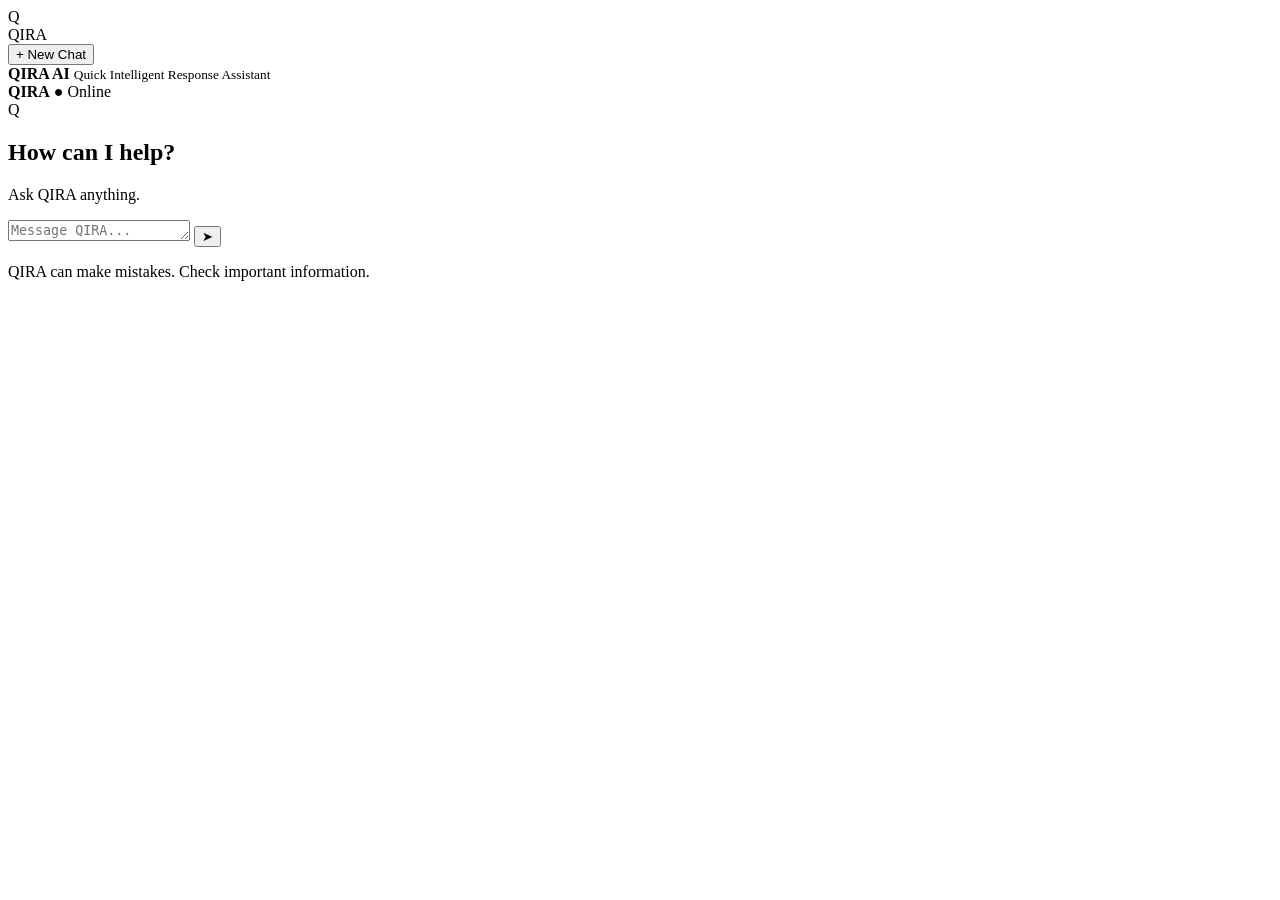
==== index.html @ e1283fdb "Rename index.html.html to index.html" ====
<!DOCTYPE html>
<html lang="en">
<head>
    <meta charset="UTF-8">
    <meta name="viewport" content="width=device-width, initial-scale=1.0">

    <title>QIRA - Quick Intelligent Response Assistant</title>

    <link rel="stylesheet" href="style.css">
</head>

<body>

<div class="app">

    <aside class="sidebar">

        <div class="logo">
            <div class="logo-icon">Q</div>
            <span>QIRA</span>
        </div>

        <button id="newChat" class="new-chat">
            + New Chat
        </button>

        <div class="sidebar-bottom">
            <strong>QIRA AI</strong>
            <small>Quick Intelligent Response Assistant</small>
        </div>

    </aside>


    <main class="chat-area">

        <header class="topbar">
            <div>
                <strong>QIRA</strong>
                <span class="status">● Online</span>
            </div>
        </header>


        <section id="messages" class="messages">

            <div class="welcome">

                <div class="big-logo">Q</div>

                <h1>How can I help?</h1>

                <p>Ask QIRA anything.</p>

            </div>

        </section>


        <div class="input-area">

            <div class="input-box">

                <textarea
                    id="messageInput"
                    placeholder="Message QIRA..."
                    rows="1"
                ></textarea>

                <button id="sendButton">
                    ➤
                </button>

            </div>

            <p class="disclaimer">
                QIRA can make mistakes. Check important information.
            </p>

        </div>

    </main>

</div>

<script src="script.js"></script>

</body>
</html>
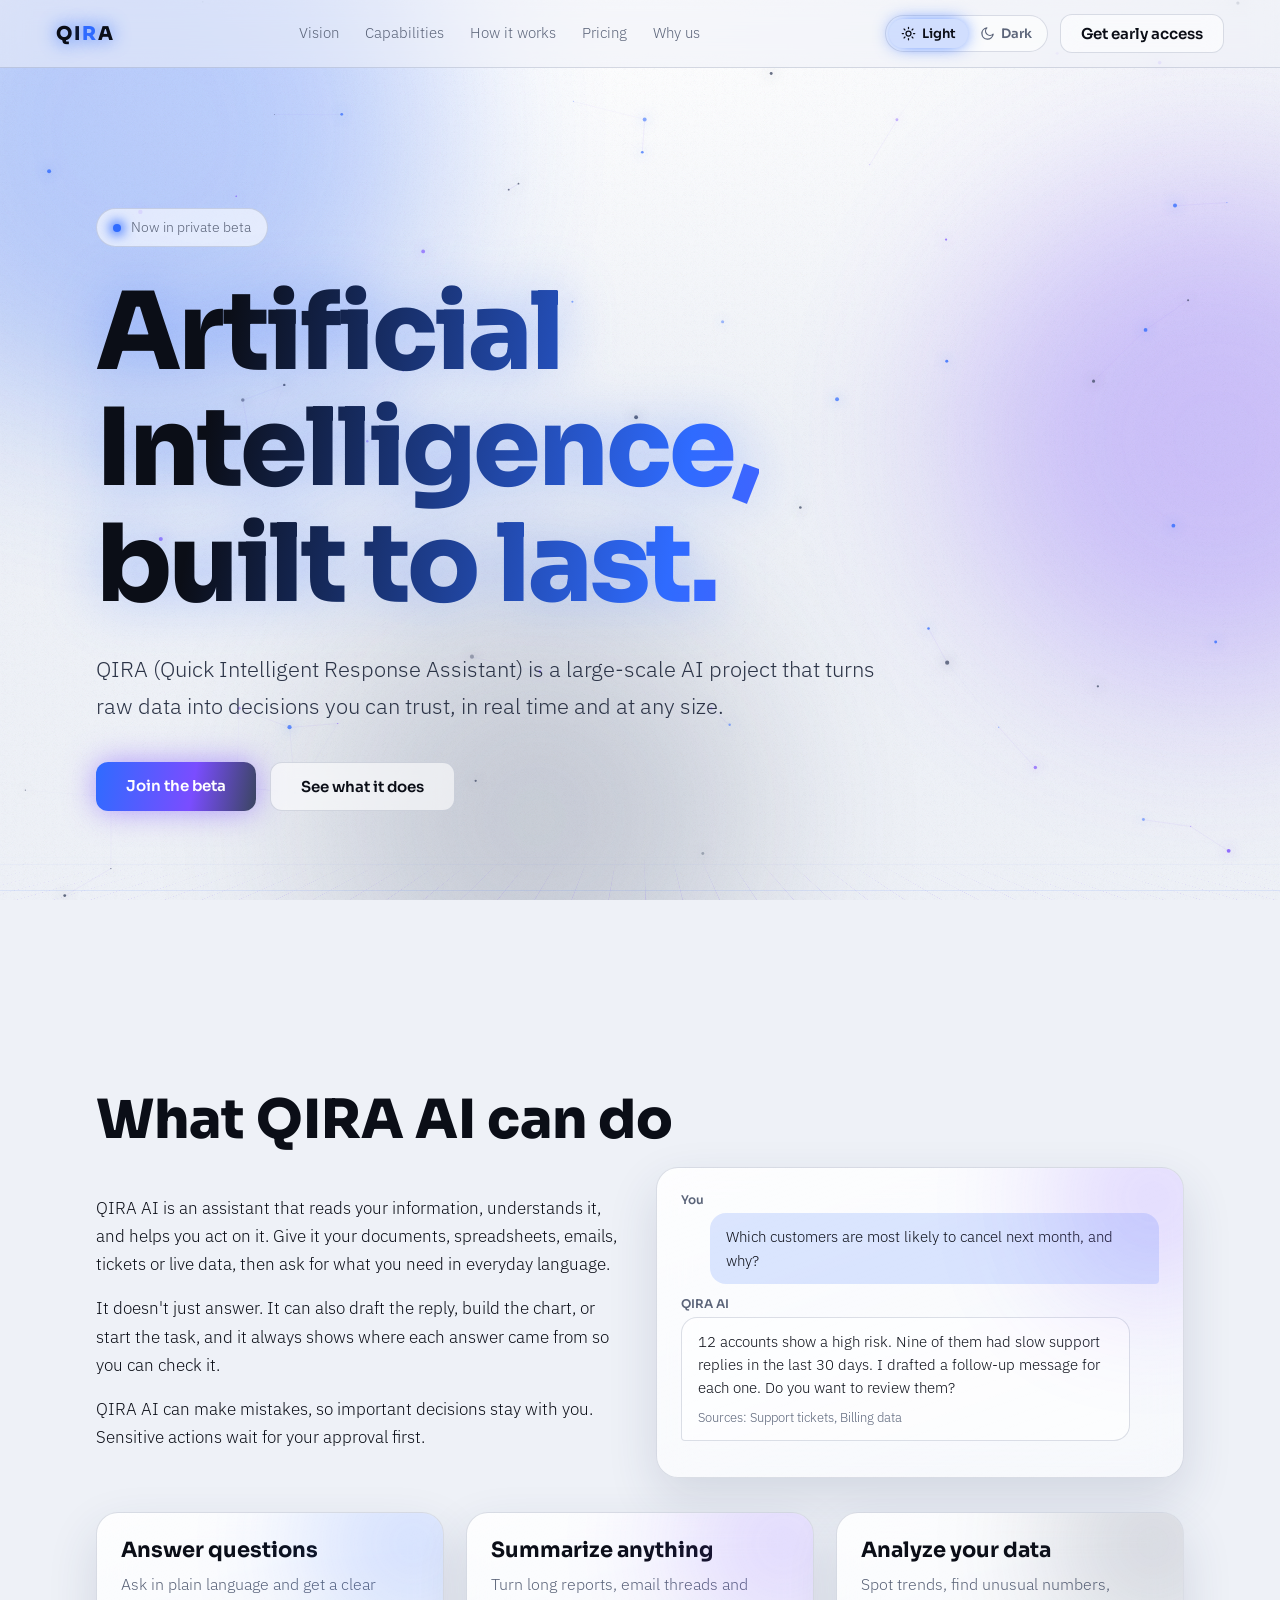
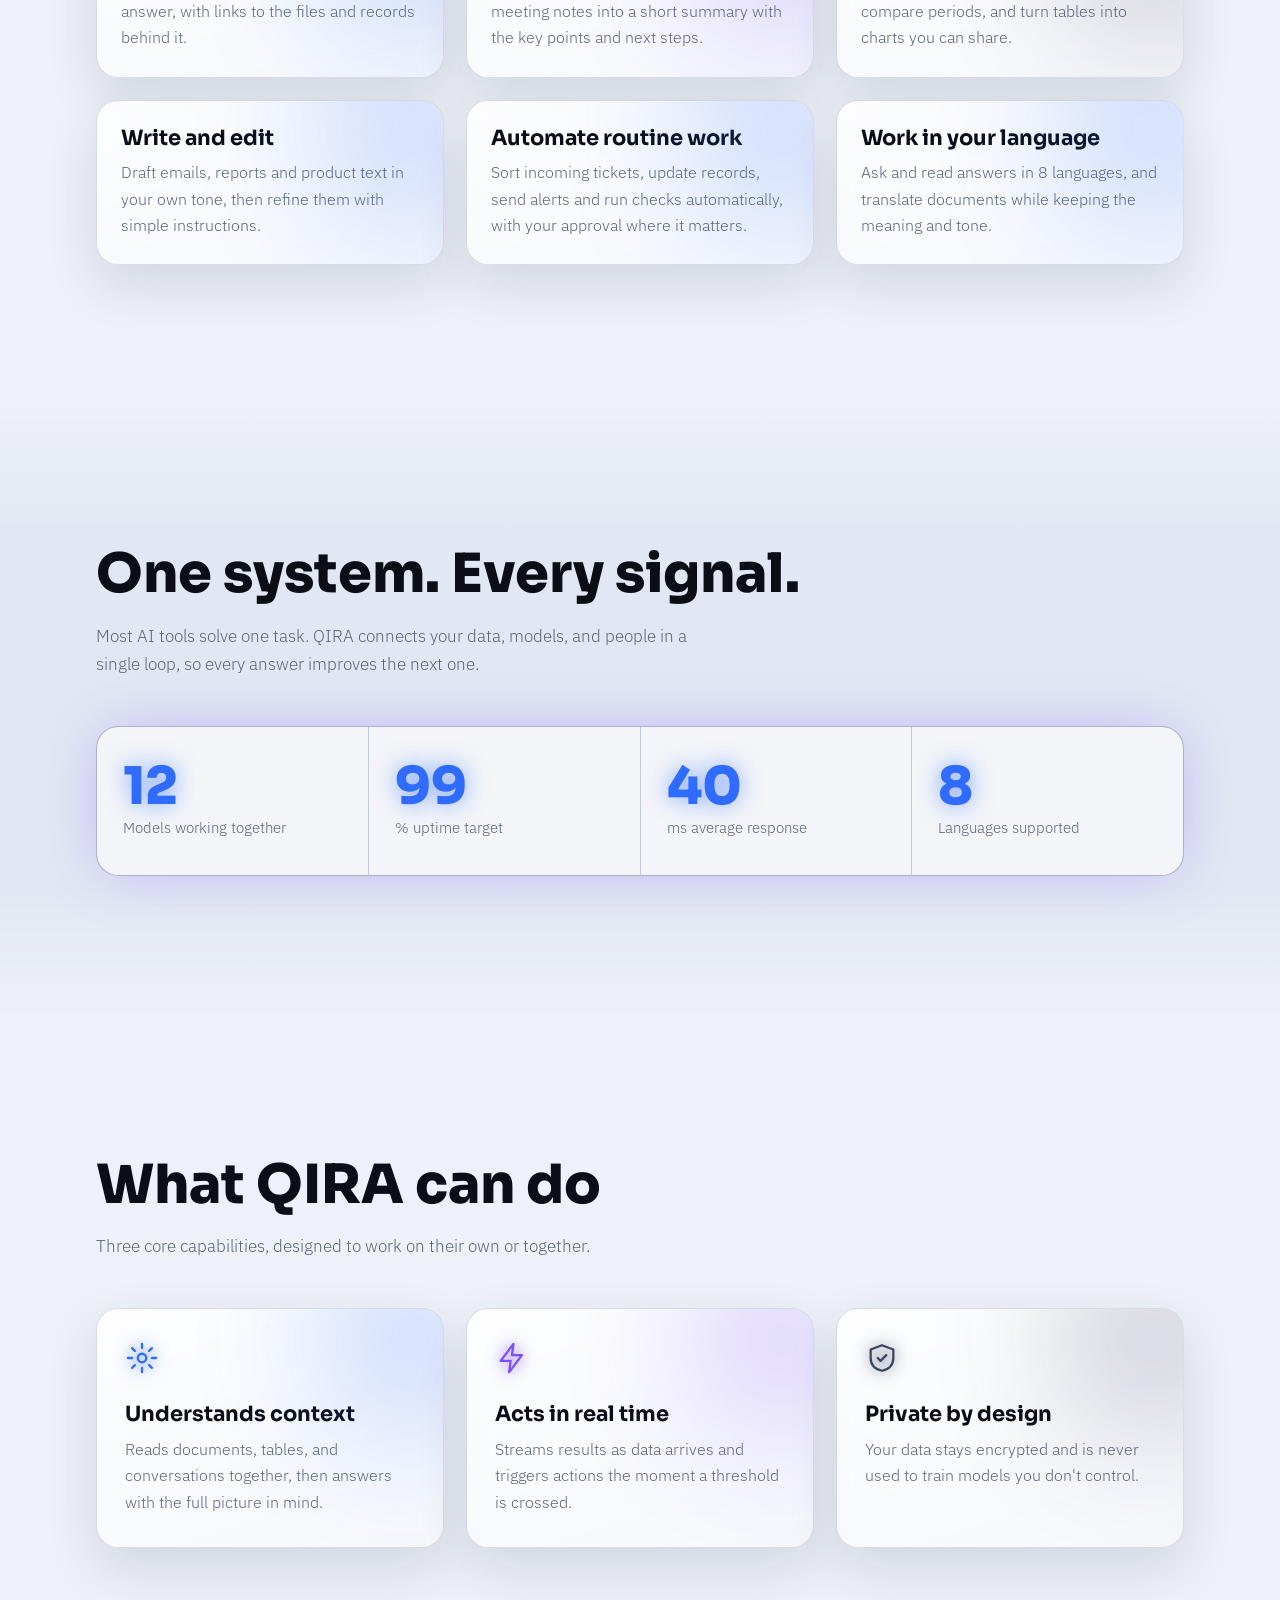
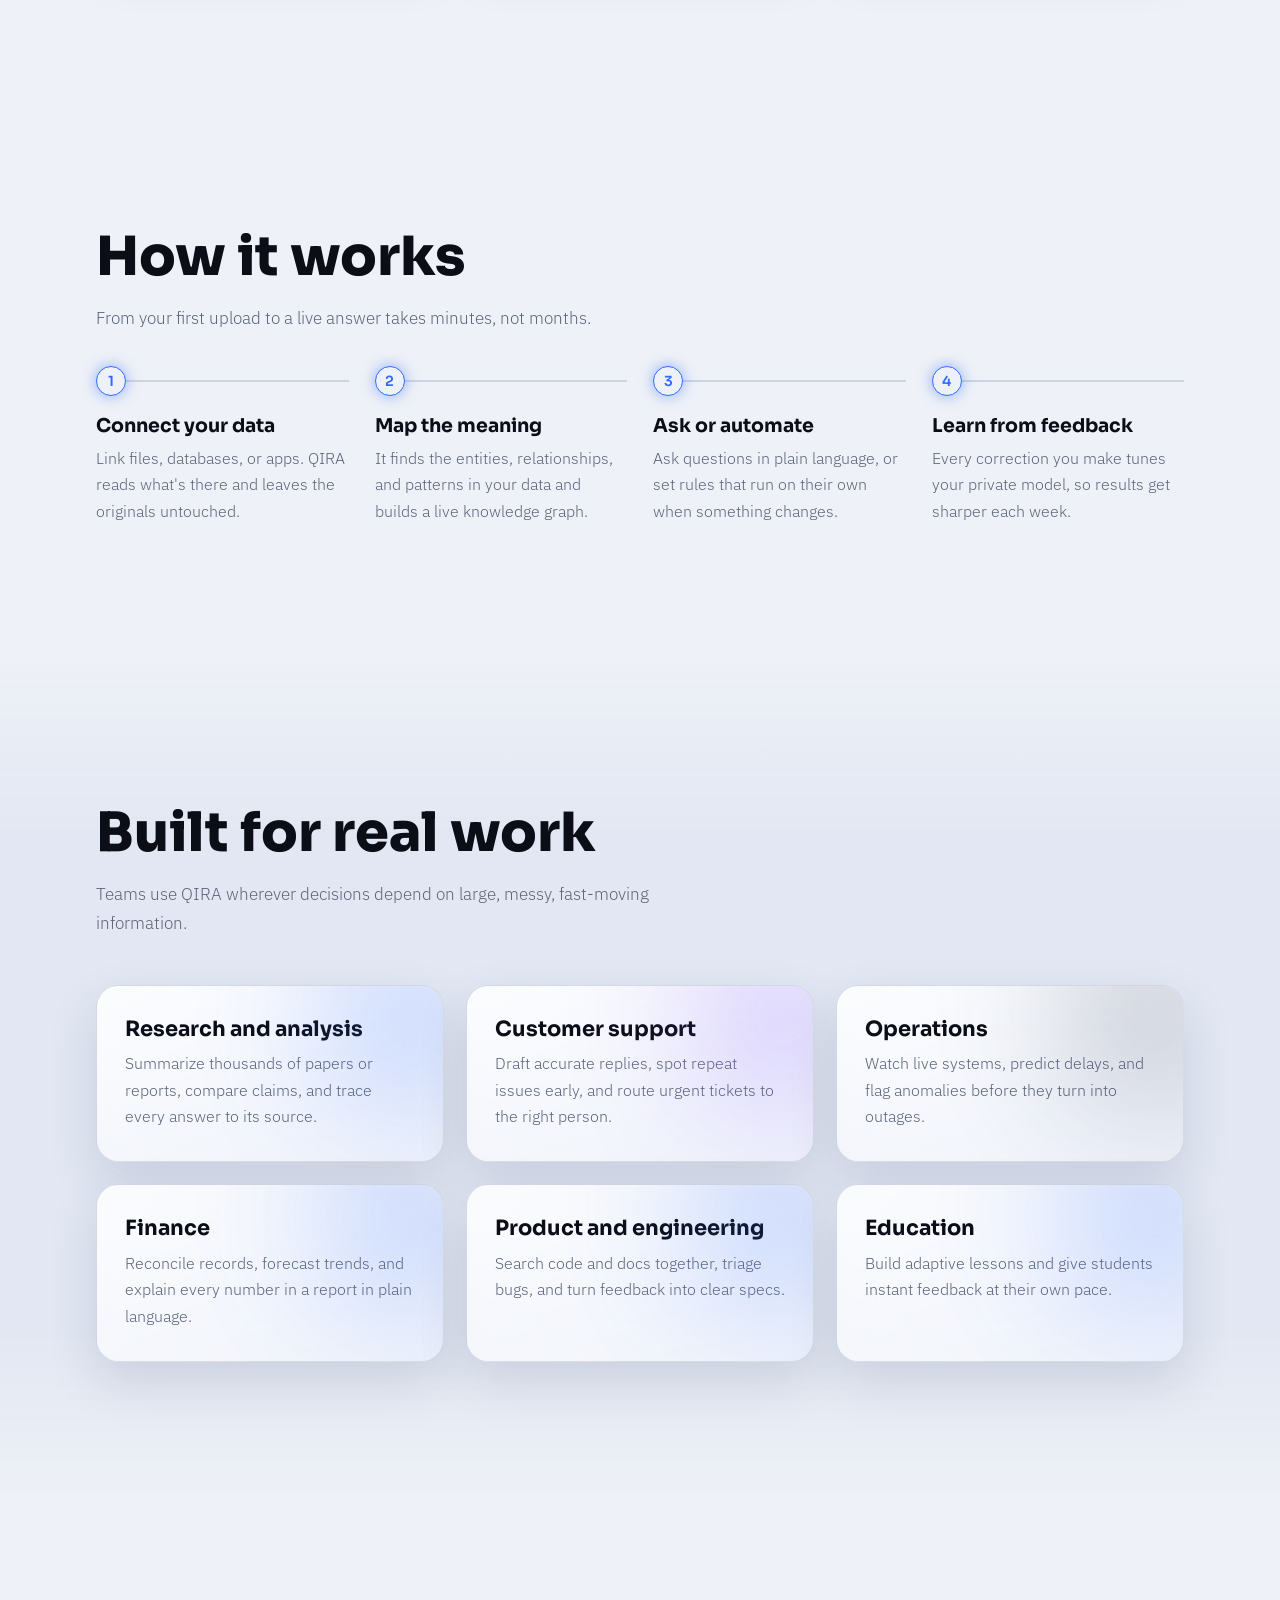
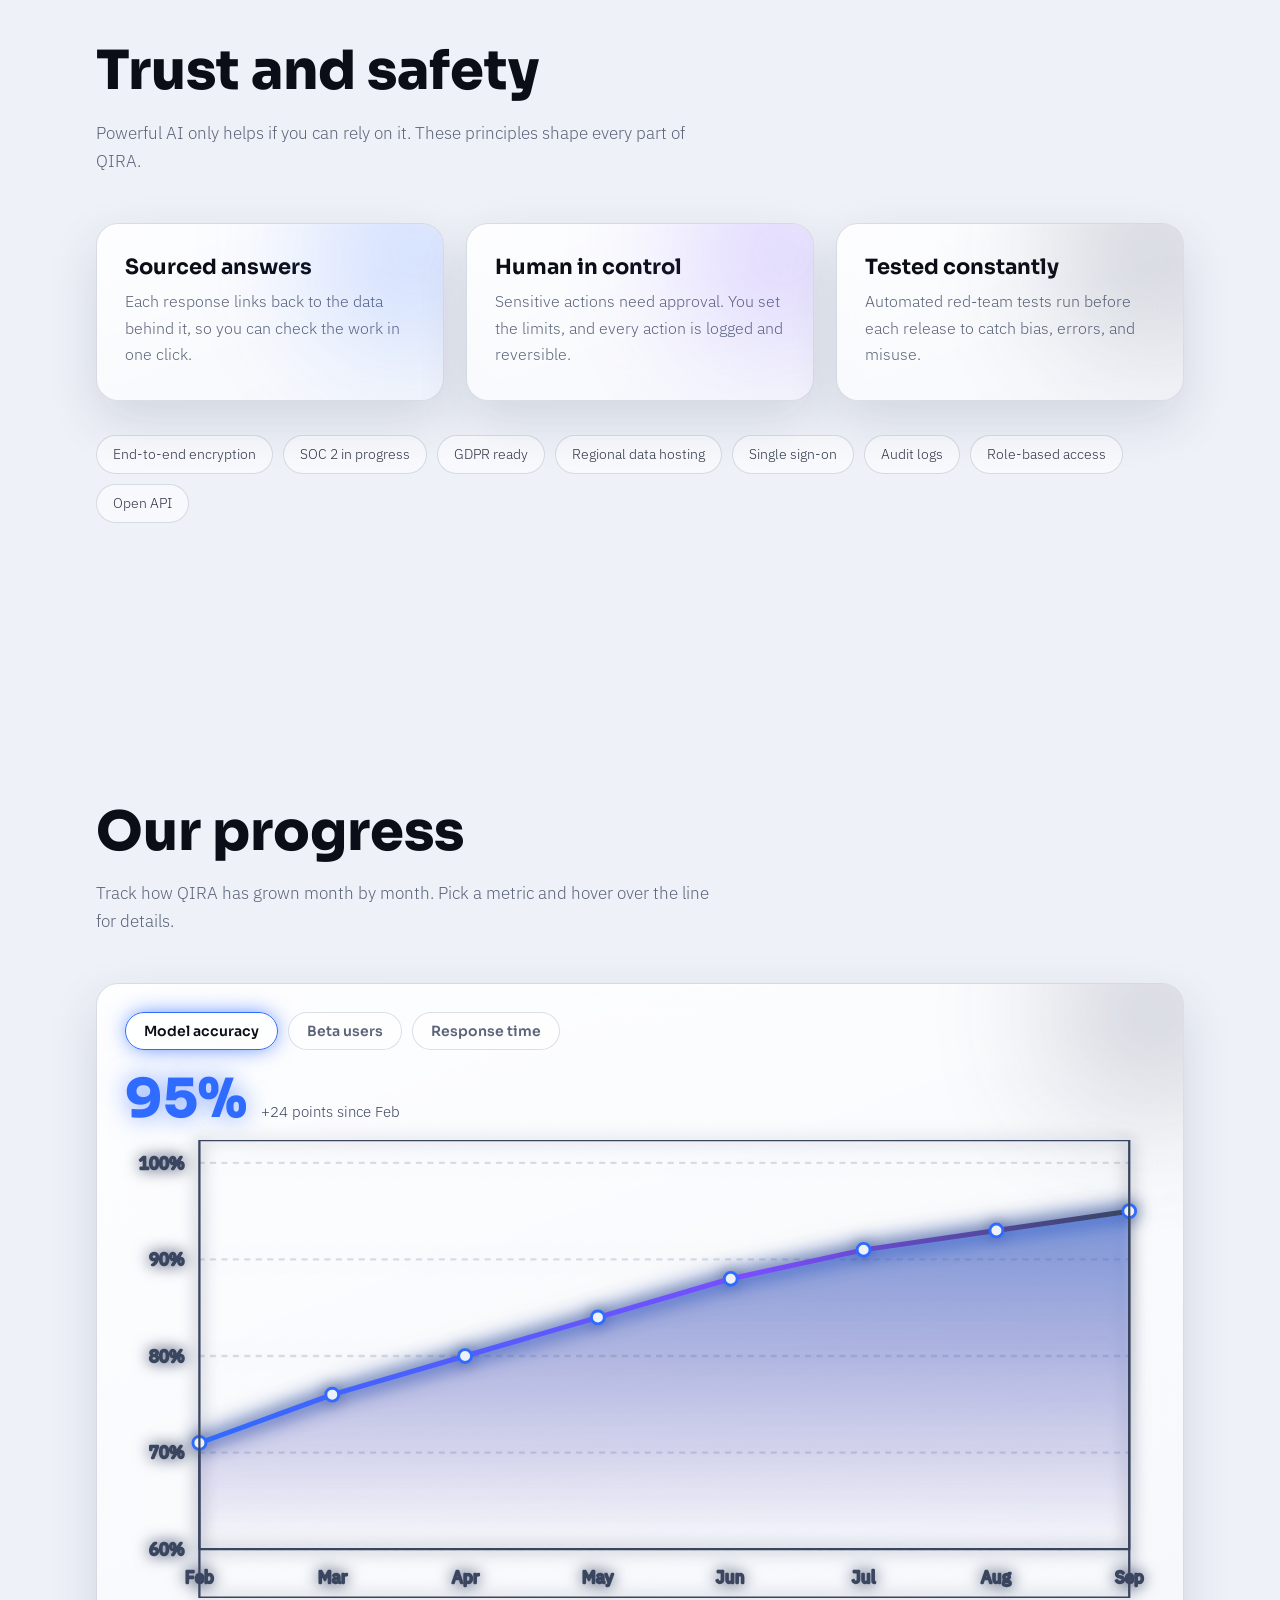
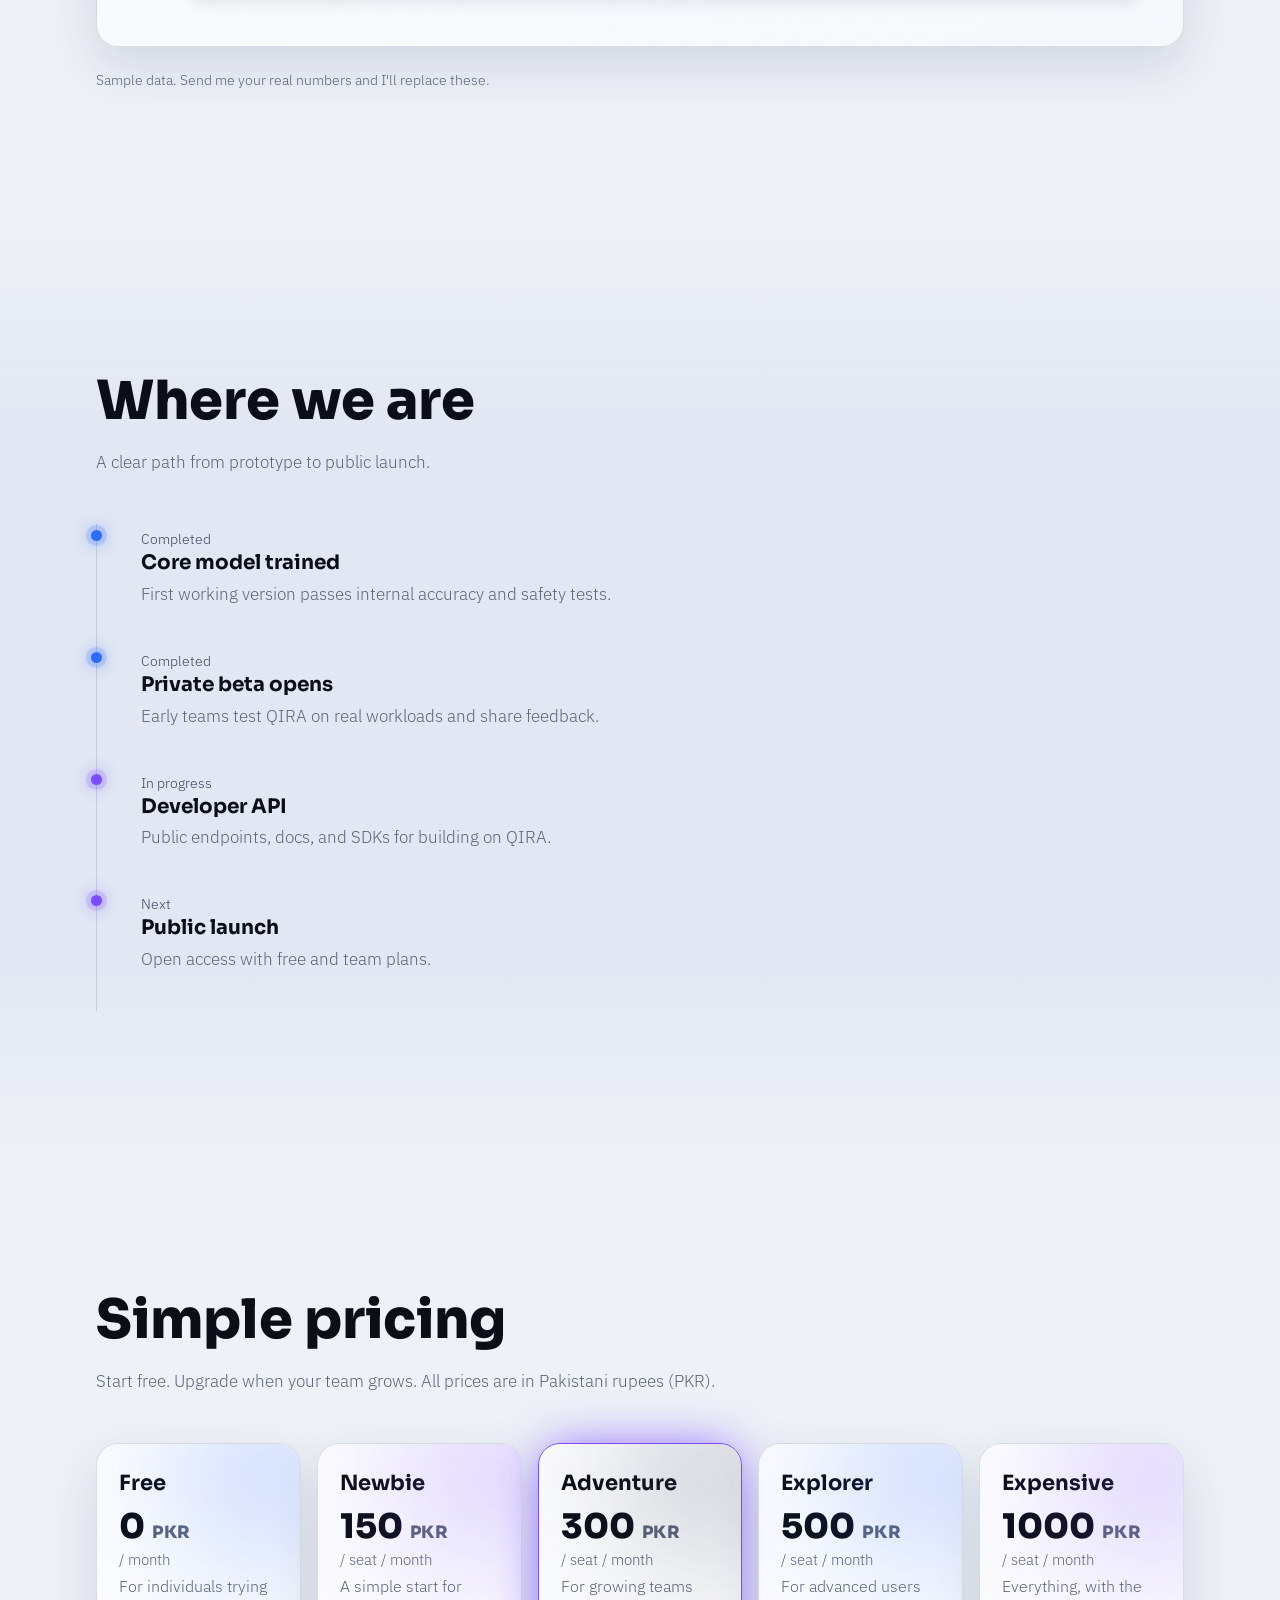
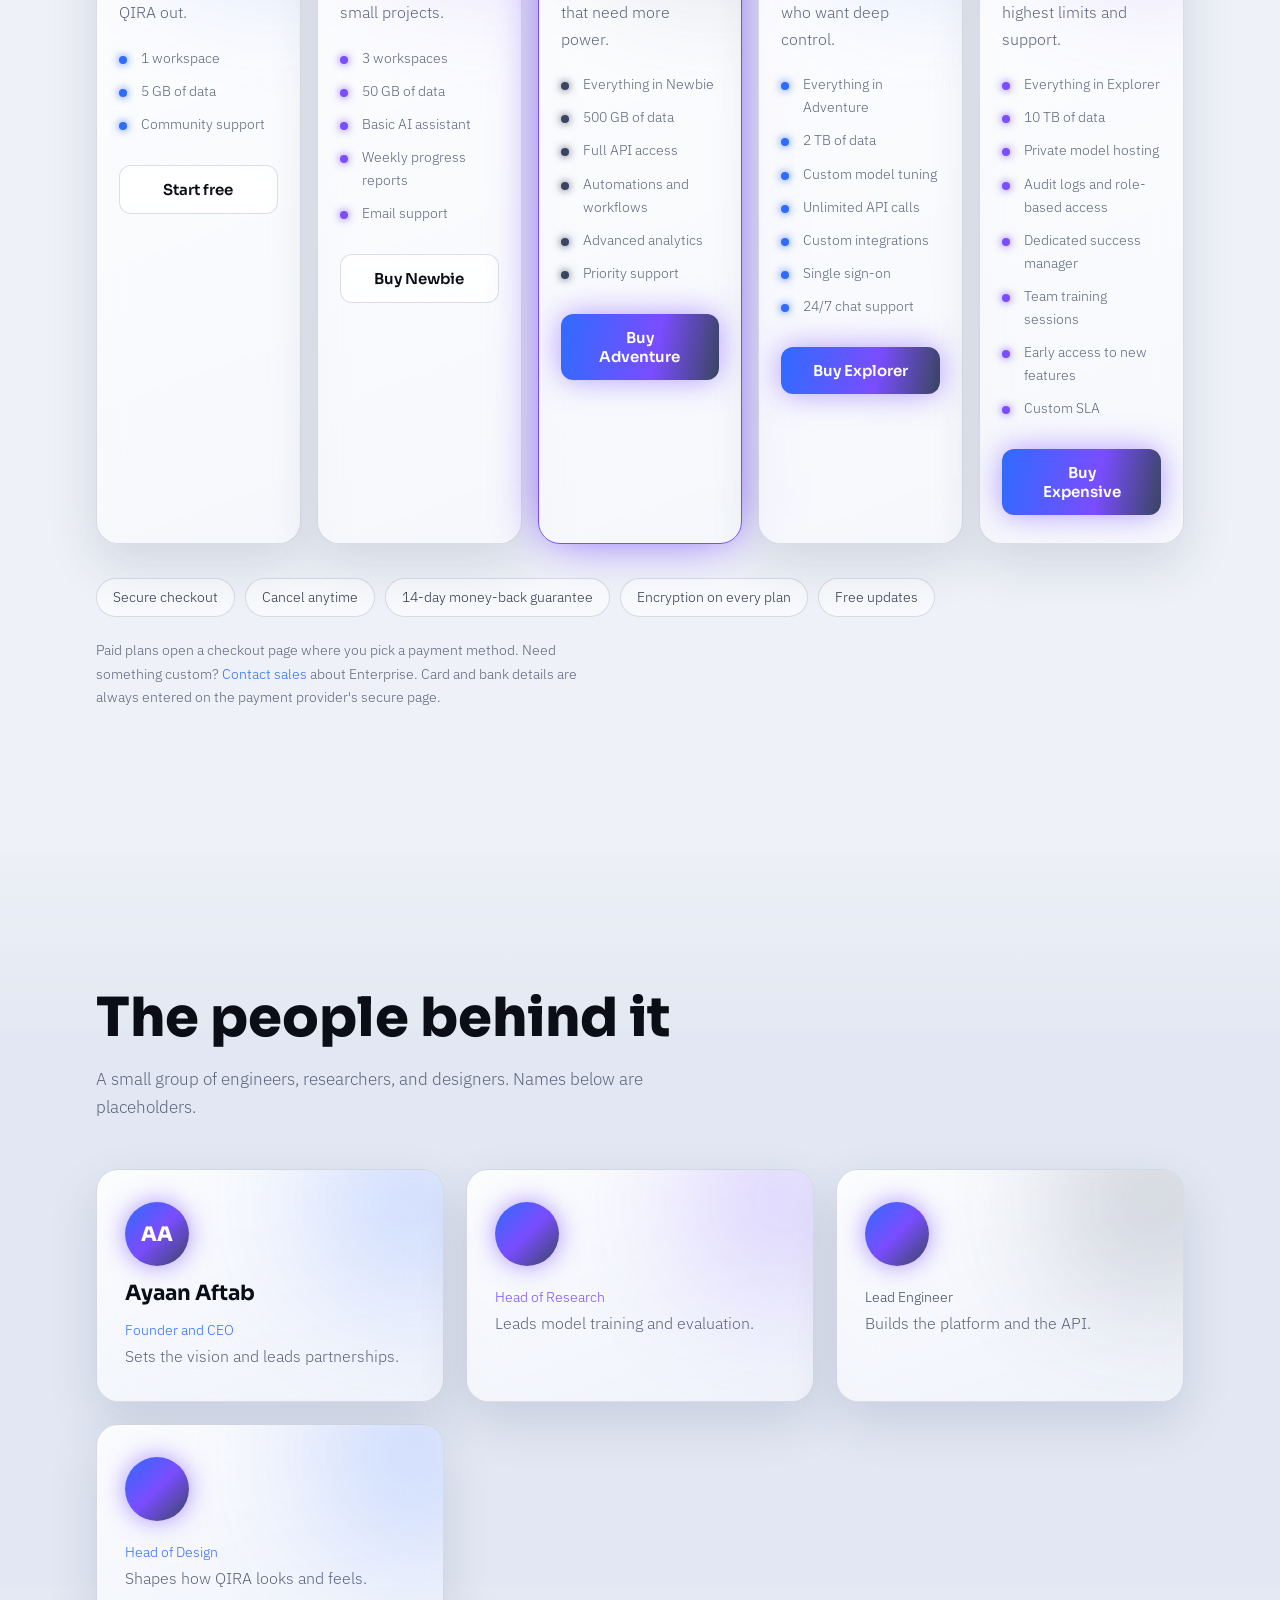
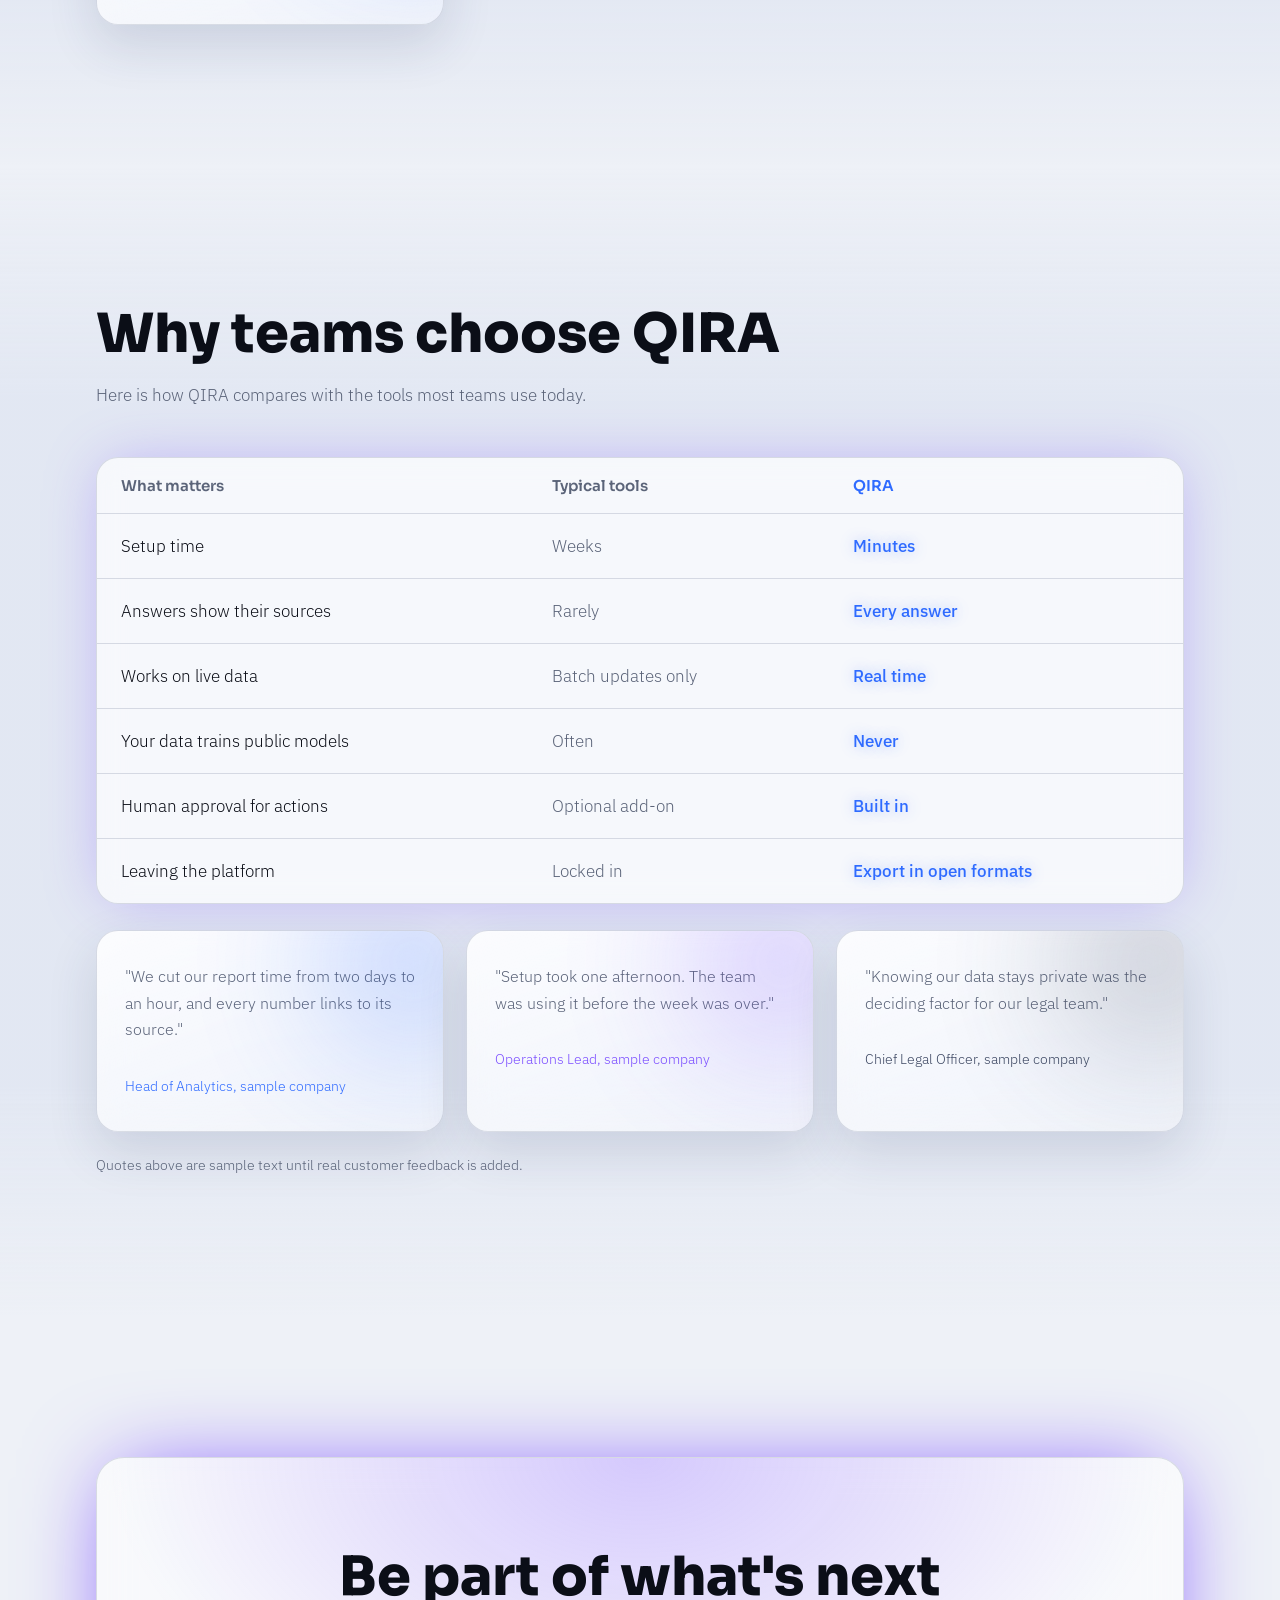
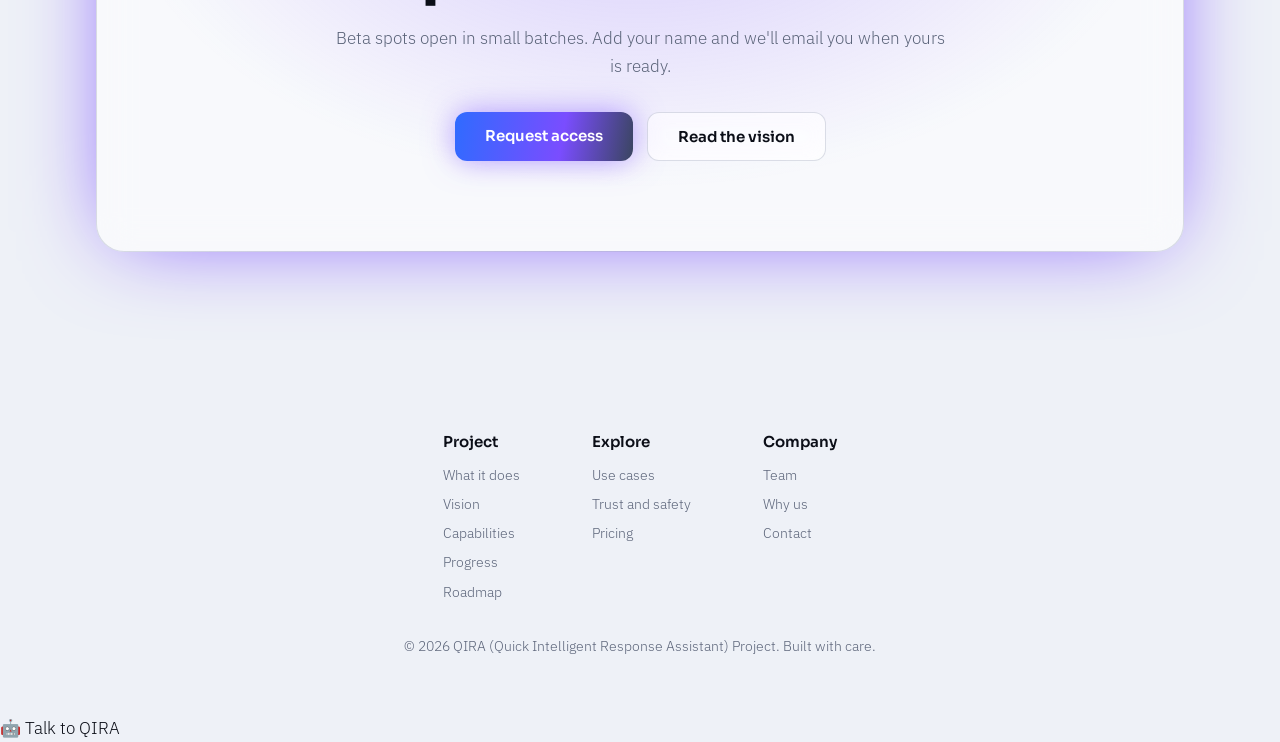
==== commit 018d2078: "Rename index to index.html" ====
--- a/index.html
+++ b/index.html
@@ -1,89 +1,541 @@
 <!DOCTYPE html>
 <html lang="en">
 <head>
-    <meta charset="UTF-8">
-    <meta name="viewport" content="width=device-width, initial-scale=1.0">
-
-    <title>QIRA - Quick Intelligent Response Assistant</title>
-
-    <link rel="stylesheet" href="style.css">
+<meta charset="utf-8">
+<meta name="viewport" content="width=device-width, initial-scale=1, viewport-fit=cover">
+<title>QIRA (Quick Intelligent Response Assistant) — The AI Project</title>
+<link rel="preconnect" href="https://fonts.googleapis.com">
+<link href="https://fonts.googleapis.com/css2?family=Sora:wght@300;400;600;800&family=IBM+Plex+Sans:wght@300;400;500&display=swap" rel="stylesheet">
+<style>
+:root{--bg:#06070a;--bg-rgb:6,7,10;--bg2-rgb:10,12,18;--band-rgb:2,3,5;--bg-top:#121620;
+--ink:#eef1f7;--dim:#8b93a7;--soft:#c5cbdb;
+--cy:#8fc1ff;--pu:#a48bff;--pk:#dfe6f5;--cy-rgb:143,193,255;--pu-rgb:164,139,255;--pk-rgb:223,230,245;
+--glass:rgba(255,255,255,.045);--edge:rgba(190,200,230,.16);--cardA:rgba(255,255,255,.08);--cardB:rgba(255,255,255,.02);
+--shadow:var(--shadow);--onbtn:#06070a;--h1a:#ffffff;--orb:.5;color-scheme:dark;
+box-sizing:border-box;padding-top:env(safe-area-inset-top,0px);padding-bottom:env(safe-area-inset-bottom,0px)}
+@media(prefers-color-scheme:light){:root:not([data-theme="dark"]){--bg:#eef1f7;--bg-rgb:238,241,247;--bg2-rgb:255,255,255;--band-rgb:222,228,241;--bg-top:#ffffff;
+--ink:#0b0e17;--dim:#5b6479;--soft:#2b3346;
+--cy:#2f6bff;--pu:#7a4dff;--pk:#3a4560;--cy-rgb:47,107,255;--pu-rgb:122,77,255;--pk-rgb:58,69,96;
+--glass:rgba(255,255,255,.6);--edge:rgba(40,55,100,.16);--cardA:rgba(255,255,255,.88);--cardB:rgba(255,255,255,.5);
+--shadow:rgba(40,55,100,.14);--onbtn:#ffffff;--h1a:#0b0e17;--orb:.3;color-scheme:light;}}
+:root[data-theme="light"]{--bg:#eef1f7;--bg-rgb:238,241,247;--bg2-rgb:255,255,255;--band-rgb:222,228,241;--bg-top:#ffffff;
+--ink:#0b0e17;--dim:#5b6479;--soft:#2b3346;
+--cy:#2f6bff;--pu:#7a4dff;--pk:#3a4560;--cy-rgb:47,107,255;--pu-rgb:122,77,255;--pk-rgb:58,69,96;
+--glass:rgba(255,255,255,.6);--edge:rgba(40,55,100,.16);--cardA:rgba(255,255,255,.88);--cardB:rgba(255,255,255,.5);
+--shadow:rgba(40,55,100,.14);--onbtn:#ffffff;--h1a:#0b0e17;--orb:.3;color-scheme:light;}
+:root[data-theme="dark"]{--bg:#06070a;--bg-rgb:6,7,10;--bg2-rgb:10,12,18;--band-rgb:2,3,5;--bg-top:#121620;
+--ink:#eef1f7;--dim:#8b93a7;--soft:#c5cbdb;
+--cy:#8fc1ff;--pu:#a48bff;--pk:#dfe6f5;--cy-rgb:143,193,255;--pu-rgb:164,139,255;--pk-rgb:223,230,245;
+--glass:rgba(255,255,255,.045);--edge:rgba(190,200,230,.16);--cardA:rgba(255,255,255,.08);--cardB:rgba(255,255,255,.02);
+--shadow:var(--shadow);--onbtn:#06070a;--h1a:#ffffff;--orb:.5;color-scheme:dark;}
+*,*::before,*::after{box-sizing:inherit}
+html{scroll-behavior:smooth;scroll-padding-top:80px}
+body{transition:background .4s,color .4s;margin:0;background:var(--bg);color:var(--ink);font:300 17px/1.65 "IBM Plex Sans",system-ui,sans-serif;overflow-x:hidden}
+h1,h2,h3{font-family:Sora,system-ui,sans-serif;line-height:1.08;margin:0}
+p{margin:0;max-width:62ch}
+a{color:inherit;text-decoration:none}
+a:focus-visible,button:focus-visible{outline:2px solid var(--cy);outline-offset:3px}
+
+/* ---------- background layers ---------- */
+.bg{position:fixed;inset:0;z-index:-1;overflow:hidden;background:radial-gradient(120% 80% at 50% 0%,var(--bg-top) 0%,var(--bg) 60%)}
+.grid{position:absolute;left:-50%;right:-50%;bottom:-10%;height:75%;transform:perspective(500px) rotateX(62deg);transform-origin:50% 100%;
+background-image:linear-gradient(rgba(var(--cy-rgb),.28) 1px,transparent 1px),linear-gradient(90deg,rgba(var(--pu-rgb),.28) 1px,transparent 1px);background-size:56px 56px;
+-webkit-mask-image:linear-gradient(to top,#000 10%,transparent 85%);mask-image:linear-gradient(to top,#000 10%,transparent 85%);animation:gridmove 5s linear infinite}
+@keyframes gridmove{to{background-position:0 56px,56px 0}}
+.orb{position:absolute;border-radius:50%;filter:blur(90px);opacity:var(--orb);will-change:transform}
+.o1{width:46vmax;height:46vmax;background:var(--cy);top:-18%;left:-12%;animation:d1 26s ease-in-out infinite alternate}
+.o2{width:40vmax;height:40vmax;background:var(--pu);top:20%;right:-15%;animation:d2 31s ease-in-out infinite alternate}
+.o3{width:34vmax;height:34vmax;background:var(--pk);bottom:-15%;left:25%;opacity:calc(var(--orb)*.7);animation:d3 28s ease-in-out infinite alternate}
+@keyframes d1{to{transform:translate(18vw,14vh) scale(1.2)}}
+@keyframes d2{to{transform:translate(-20vw,18vh) scale(.85)}}
+@keyframes d3{to{transform:translate(-16vw,-14vh) scale(1.25)}}
+#fx{position:absolute;inset:0;width:100%;height:100%}
+.grain{position:absolute;inset:0;opacity:.06;background-image:url("data:image/svg+xml,%3Csvg xmlns='http://www.w3.org/2000/svg' width='120' height='120'%3E%3Cfilter id='n'%3E%3CfeTurbulence baseFrequency='.9'/%3E%3C/filter%3E%3Crect width='120' height='120' filter='url(%23n)'/%3E%3C/svg%3E")}
+
+/* ---------- layout ---------- */
+nav{position:sticky;top:env(safe-area-inset-top,0px);z-index:10;display:flex;justify-content:space-between;align-items:center;gap:16px;padding:14px clamp(18px,5vw,56px);background:rgba(var(--bg-rgb),.55);backdrop-filter:blur(14px);-webkit-backdrop-filter:blur(14px);border-bottom:1px solid var(--edge)}
+.logo{font:800 19px Sora,sans-serif;letter-spacing:.1em;text-shadow:0 0 18px var(--cy)}
+.logo i{font-style:normal;color:var(--cy)}
+nav ul{display:flex;gap:26px;list-style:none;margin:0;padding:0;font-size:15px;color:var(--dim)}
+nav ul a:hover{color:var(--ink)}
+@media(max-width:700px){nav ul{display:none}}
+section{padding:clamp(72px,11vw,140px) clamp(18px,5vw,56px);max-width:1200px;margin:0 auto}
+.dark{position:relative}
+.dark::before{content:"";position:absolute;inset:0 -100vw;background:linear-gradient(180deg,transparent,rgba(var(--band-rgb),.72) 20%,rgba(var(--band-rgb),.72) 80%,transparent);z-index:-1}
+h2{font-size:clamp(30px,4.6vw,54px);font-weight:800;margin-bottom:18px}
+.lead{color:var(--dim);margin-bottom:48px}
+
+/* ---------- hero ---------- */
+.hero{min-height:92vh;display:flex;flex-direction:column;justify-content:center;align-items:flex-start}
+.chip{display:inline-flex;align-items:center;gap:10px;padding:7px 16px;border:1px solid var(--edge);border-radius:99px;background:var(--glass);font-size:14px;color:var(--dim);margin-bottom:28px}
+.chip b{width:8px;height:8px;border-radius:50%;background:var(--cy);box-shadow:0 0 12px 3px var(--cy);animation:pulse 2s infinite}
+@keyframes pulse{50%{opacity:.35}}
+h1{font-size:clamp(42px,8.4vw,108px);font-weight:800;letter-spacing:-.03em;background:linear-gradient(100deg,var(--h1a) 10%,var(--cy) 45%,var(--pu) 72%,var(--pk));-webkit-background-clip:text;background-clip:text;color:transparent;filter:drop-shadow(0 0 28px rgba(var(--cy-rgb),.35));background-size:200% 100%;animation:sheen 9s ease-in-out infinite alternate}
+@keyframes sheen{to{background-position:100% 0}}
+.hero p{margin:28px 0 38px;font-size:clamp(18px,2vw,22px);color:var(--soft)}
+.btns{display:flex;gap:14px;flex-wrap:wrap}
+.btn{padding:14px 30px;border-radius:12px;font:600 15px Sora,sans-serif;border:1px solid var(--edge);transition:transform .25s,box-shadow .25s}
+.btn.main{background:linear-gradient(100deg,var(--cy),var(--pu) 60%,var(--pk));color:var(--onbtn);border:0;box-shadow:0 0 30px rgba(var(--pu-rgb),.55)}
+.btn.main:hover{box-shadow:0 0 52px rgba(var(--cy-rgb),.75);transform:translateY(-2px)}
+.btn.ghost{background:var(--glass);backdrop-filter:blur(10px)}
+.btn.ghost:hover{border-color:var(--cy);box-shadow:0 0 24px rgba(var(--cy-rgb),.35)}
+
+/* ---------- glass cards ---------- */
+.cards{display:grid;grid-template-columns:repeat(auto-fit,minmax(260px,1fr));gap:22px}
+.card{position:relative;padding:32px 28px;border-radius:22px;background:linear-gradient(160deg,var(--cardA),var(--cardB));border:1px solid var(--edge);backdrop-filter:blur(18px) saturate(140%);-webkit-backdrop-filter:blur(18px) saturate(140%);box-shadow:inset 0 1px 0 rgba(255,255,255,.14),0 20px 50px var(--shadow);overflow:hidden;transition:border-color .3s,box-shadow .3s,transform .3s}
+.card::after{content:"";position:absolute;width:180px;height:180px;right:-60px;top:-60px;border-radius:50%;background:var(--c,var(--cy));filter:blur(70px);opacity:.28;transition:opacity .3s}
+.card:hover{border-color:var(--c,var(--cy));box-shadow:inset 0 1px 0 rgba(255,255,255,.2),0 0 40px -6px var(--c,var(--cy)),0 20px 50px var(--shadow);transform:translateY(-4px)}
+.card:hover::after{opacity:.55}
+.card svg{width:34px;height:34px;stroke:var(--c,var(--cy));fill:none;stroke-width:1.6;stroke-linecap:round;stroke-linejoin:round;filter:drop-shadow(0 0 8px var(--c,var(--cy)));margin-bottom:20px}
+.card h3{font-size:21px;margin-bottom:10px}
+.card p{color:var(--dim);font-size:16px}
+.card:nth-child(2){--c:var(--pu)}.card:nth-child(3){--c:var(--pk)}
+
+/* ---------- stats ---------- */
+.stats{display:grid;grid-template-columns:repeat(auto-fit,minmax(170px,1fr));gap:1px;border:1px solid var(--edge);border-radius:22px;overflow:hidden;background:var(--edge);box-shadow:0 0 60px -10px rgba(var(--pu-rgb),.4)}
+.stat{background:rgba(var(--bg2-rgb),.8);padding:34px 26px;backdrop-filter:blur(14px)}
+.stat b{display:block;font:800 clamp(34px,4.4vw,52px)/1 Sora,sans-serif;color:var(--cy);text-shadow:0 0 22px rgba(var(--cy-rgb),.6)}
+.stat span{color:var(--dim);font-size:15px}
+
+/* ---------- timeline ---------- */
+.tl{position:relative;margin:0;padding:0 0 0 34px;list-style:none;border-left:1px solid var(--edge)}
+.tl li{position:relative;padding:0 0 38px 10px}
+.tl li::before{content:"";position:absolute;left:-40px;top:6px;width:11px;height:11px;border-radius:50%;background:var(--pu);box-shadow:0 0 0 5px rgba(var(--pu-rgb),.18),0 0 18px var(--pu)}
+.tl li.done::before{background:var(--cy);box-shadow:0 0 0 5px rgba(var(--cy-rgb),.18),0 0 18px var(--cy)}
+.tl h3{font-size:20px;margin-bottom:4px}
+.tl small{color:var(--pk);font-size:14px}
+.tl p{color:var(--dim);margin-top:6px}
+
+/* ---------- cta ---------- */
+.cta{text-align:center;padding:clamp(48px,8vw,90px) 24px;border-radius:28px;border:1px solid var(--edge);background:radial-gradient(70% 120% at 50% 0%,rgba(var(--pu-rgb),.28),transparent 70%),var(--glass);backdrop-filter:blur(18px);box-shadow:0 0 90px -20px var(--pu)}
+.cta p{margin:0 auto 32px;color:var(--dim)}.cta .btns{justify-content:center}
+footer{text-align:center;color:var(--dim);font-size:14px;padding:40px 20px 56px}
+
+/* ---------- extra sections ---------- */
+.steps{display:grid;grid-template-columns:repeat(auto-fit,minmax(220px,1fr));gap:26px;counter-reset:s}
+.step{counter-increment:s;padding-top:22px;border-top:2px solid var(--edge);position:relative}
+.step::before{content:counter(s);position:absolute;top:-16px;left:0;width:30px;height:30px;border-radius:50%;background:var(--bg);border:1px solid var(--cy);color:var(--cy);display:grid;place-items:center;font:600 14px Sora,sans-serif;box-shadow:0 0 14px rgba(var(--cy-rgb),.5)}
+.step h3{font-size:19px;margin:12px 0 8px}.step p{color:var(--dim);font-size:16px}
+.tags{display:flex;flex-wrap:wrap;gap:10px;margin-top:34px}
+.tags span{padding:7px 16px;border-radius:99px;border:1px solid var(--edge);background:var(--glass);font-size:14px;color:var(--soft)}
+.card ul{margin:16px 0 0;padding:0;list-style:none;color:var(--dim);font-size:15px}
+.card li{padding:5px 0 5px 22px;position:relative}
+.card li::before{content:"";position:absolute;left:0;top:14px;width:8px;height:8px;border-radius:50%;background:var(--c,var(--cy));box-shadow:0 0 8px var(--c,var(--cy))}
+.card .amt{font:800 40px Sora,sans-serif;margin:8px 0 4px}.card .amt small{font:300 15px "IBM Plex Sans",sans-serif;color:var(--dim)}
+.card.hot{border-color:var(--pu);box-shadow:inset 0 1px 0 rgba(255,255,255,.2),0 0 50px -8px var(--pu)}
+.av{width:64px;height:64px;border-radius:50%;background:linear-gradient(135deg,var(--cy),var(--pu),var(--pk));margin-bottom:16px;box-shadow:0 0 24px rgba(var(--pu-rgb),.6);display:grid;place-items:center;font:800 20px Sora,sans-serif;color:var(--onbtn)}
+.card small.role{color:var(--c,var(--cy));font-size:14px}
+details{border:1px solid var(--edge);border-radius:16px;background:var(--glass);backdrop-filter:blur(14px);margin-bottom:12px;padding:0 24px;transition:border-color .3s,box-shadow .3s}
+details[open]{border-color:var(--cy);box-shadow:0 0 30px -8px var(--cy)}
+summary{cursor:pointer;padding:20px 0;font:600 18px Sora,sans-serif;list-style:none;display:flex;justify-content:space-between;gap:16px}
+summary::-webkit-details-marker{display:none}
+summary::after{content:"+";color:var(--cy);font-size:24px;line-height:1}
+details[open] summary::after{content:"\2212"}
+details p{padding-bottom:22px;color:var(--dim)}
+footer .cols{display:flex;justify-content:center;gap:clamp(24px,6vw,72px);flex-wrap:wrap;margin-bottom:28px;text-align:left}
+footer h4{font:600 15px Sora,sans-serif;color:var(--ink);margin:0 0 10px}footer .cols a{display:block;padding:3px 0}footer .cols a:hover{color:var(--cy)}
+.cmp{overflow-x:auto;border:1px solid var(--edge);border-radius:22px;background:rgba(var(--bg2-rgb),.7);backdrop-filter:blur(14px);box-shadow:0 0 60px -10px rgba(var(--pu-rgb),.4)}
+.cmp table{width:100%;border-collapse:collapse;min-width:560px}
+.cmp th,.cmp td{padding:18px 24px;text-align:left;border-bottom:1px solid var(--edge)}
+.cmp th{font:600 15px Sora,sans-serif;color:var(--dim)}.cmp th:last-child{color:var(--cy)}
+.cmp td:nth-child(2){color:var(--dim)}
+.cmp td:last-child{color:var(--cy);font-weight:500;text-shadow:0 0 14px rgba(var(--cy-rgb),.4)}
+.cmp tr:last-child td{border-bottom:0}
+.note{margin-top:22px;color:var(--dim);font-size:14px}
+.card .btn{display:block;text-align:center;margin-top:24px}
+h2 a{transition:color .3s,text-shadow .3s}h2 a:hover{color:var(--cy);text-shadow:0 0 24px var(--cy)}
+[hidden]{display:none!important}
+.co{padding-top:clamp(40px,6vw,80px)}.back{display:inline-block;color:var(--dim);margin-bottom:26px}.back:hover{color:var(--cy)}
+.co-grid{display:grid;grid-template-columns:minmax(0,1.6fr) minmax(0,1fr);gap:24px;align-items:start}
+@media(max-width:860px){.co-grid{grid-template-columns:1fr}}
+.co-grid .card{margin-bottom:22px;padding:28px}.co-grid .card:hover{transform:none}
+.co h3{margin-bottom:16px}.co h4{font:600 14px Sora,sans-serif;color:var(--dim);margin:20px 0 10px}
+.opts{display:grid;grid-template-columns:repeat(auto-fit,minmax(130px,1fr));gap:12px}
+.pm{position:relative;cursor:pointer}.pm input{position:absolute;opacity:0;inset:0;cursor:pointer}
+.pm span{display:flex;align-items:center;justify-content:center;gap:8px;min-height:62px;padding:10px;border:1px solid var(--edge);border-radius:14px;background:var(--glass);font:600 15px Sora,sans-serif;text-align:center;transition:border-color .25s,box-shadow .25s}
+.pm:hover span{border-color:var(--pu)}
+.pm input:checked+span{border-color:var(--cy);box-shadow:0 0 26px -4px var(--cy),inset 0 0 18px rgba(var(--cy-rgb),.12)}
+.pm input:focus-visible+span{outline:2px solid var(--cy);outline-offset:3px}
+.pm small{display:block;font:300 12px "IBM Plex Sans",sans-serif;color:var(--dim)}
+.mark{font:italic 800 18px Sora,sans-serif;color:#7c8cff}.mc{display:inline-flex}.mc i{width:20px;height:20px;border-radius:50%;background:#ff4f6d;opacity:.9}.mc i+i{background:#ffb02e;margin-left:-8px;mix-blend-mode:screen}
+.pp{font:800 17px Sora,sans-serif;color:#4fb7ff}
+.seat{display:flex;align-items:center;gap:14px}.seat button{width:40px;height:40px;border-radius:10px;border:1px solid var(--edge);background:var(--glass);color:var(--ink);font-size:20px;cursor:pointer}
+.seat button:hover{border-color:var(--cy)}.seat output{min-width:32px;text-align:center;font:600 20px Sora,sans-serif}
+.sum .row{display:flex;justify-content:space-between;gap:12px;padding:10px 0;border-bottom:1px solid var(--edge);color:var(--dim);font-size:15px}
+.sum .row b{color:var(--ink);font-weight:500}.sum .total{border:0;padding-top:18px;color:var(--ink);font:800 26px Sora,sans-serif}
+.sum .btn{margin-top:18px}.lock{margin-top:16px;font-size:13px;color:var(--dim)}
+.chart{padding:28px}.chart:hover{transform:none}
+.tabs{display:flex;gap:10px;flex-wrap:wrap;margin-bottom:22px}
+.tabs button{padding:9px 18px;border-radius:99px;border:1px solid var(--edge);background:var(--glass);color:var(--dim);font:600 14px Sora,sans-serif;cursor:pointer;transition:border-color .25s,box-shadow .25s,color .25s}
+.tabs button:hover{color:var(--ink)}.tabs button[aria-selected=true]{color:var(--ink);border-color:var(--cy);box-shadow:0 0 22px -4px var(--cy)}
+.kpi{display:flex;align-items:baseline;gap:14px;flex-wrap:wrap;margin-bottom:14px}
+.kpi b{font:800 clamp(34px,5vw,54px)/1 Sora,sans-serif;color:var(--cy);text-shadow:0 0 24px rgba(var(--cy-rgb),.6)}.kpi span{color:var(--pk);font-size:15px}
+.plot{position:relative}.plot svg{width:100%;height:auto;display:block;touch-action:pan-y}
+.plot .ln{filter:drop-shadow(0 0 7px var(--cy))}
+.plot text{fill:var(--dim);font:12px "IBM Plex Sans",sans-serif}
+.tip{position:absolute;pointer-events:none;padding:8px 12px;border-radius:10px;background:rgba(var(--bg2-rgb),.94);border:1px solid var(--cy);font-size:13px;transform:translate(-50%,-135%);white-space:nowrap;box-shadow:0 0 22px -4px var(--cy)}
+.navr{display:flex;align-items:center;gap:12px}
+.theme{display:flex;padding:3px;border:1px solid var(--edge);border-radius:99px;background:var(--glass)}
+.theme button{display:flex;align-items:center;gap:6px;padding:6px 12px;border:0;border-radius:99px;background:transparent;color:var(--dim);font:600 13px Sora,sans-serif;cursor:pointer;transition:background .25s,color .25s,box-shadow .25s}
+.theme button svg{width:15px;height:15px;fill:none;stroke:currentColor;stroke-width:2;stroke-linecap:round;stroke-linejoin:round}
+.theme button[aria-pressed=true]{background:rgba(var(--cy-rgb),.2);color:var(--ink);box-shadow:0 0 18px -3px var(--cy)}
+.theme button:focus-visible{outline:2px solid var(--cy);outline-offset:2px}
+@media(max-width:560px){.theme button span{display:none}.theme button{padding:7px 10px}.navr .btn{padding:8px 12px!important;font-size:13px}}
+#pricing .cards{grid-template-columns:repeat(auto-fit,minmax(196px,1fr));gap:16px}
+#pricing .card{padding:28px 22px}#pricing .card .amt{font-size:34px}
+.cur{font-size:.5em;color:var(--dim);letter-spacing:.04em}.card .amt small{display:block;margin-top:2px}
+#pricing .card:nth-child(4){--c:var(--cy)}#pricing .card:nth-child(5){--c:var(--pu)}#pricing .card li{font-size:14px}
+.split{display:grid;grid-template-columns:1fr 1fr;gap:32px;align-items:center;margin-bottom:34px}
+@media(max-width:860px){.split{grid-template-columns:1fr}}
+.split p+p{margin-top:16px}
+.chat{padding:24px!important}.chat:hover{transform:none!important}
+.msg{padding:12px 16px;border-radius:16px;font-size:15px;line-height:1.55;margin-bottom:12px;max-width:94%}
+.msg.u{background:rgba(var(--cy-rgb),.16);margin-left:auto;border-bottom-right-radius:4px}
+.msg.a{background:var(--glass);border:1px solid var(--edge);border-bottom-left-radius:4px}
+.msg small{display:block;margin-top:8px;color:var(--dim);font-size:13px}
+.chat .who{font:600 12px Sora,sans-serif;color:var(--dim);margin-bottom:6px}
+.abil .card{padding:26px 24px}
+@media(prefers-reduced-motion:reduce){*{animation:none!important;transition:none!important}}
+</style>
+<script>try{var t=localStorage.getItem("onyx-theme");if(t)document.documentElement.setAttribute("data-theme",t)}catch(e){}</script>
 </head>
-
 <body>
-
-<div class="app">
-
-    <aside class="sidebar">
-
-        <div class="logo">
-            <div class="logo-icon">Q</div>
-            <span>QIRA</span>
+<div class="bg" aria-hidden="true">
+  <div class="orb o1"></div><div class="orb o2"></div><div class="orb o3"></div>
+  <div class="grid"></div><canvas id="fx"></canvas><div class="grain"></div>
+</div>
+
+<nav>
+  <a class="logo" href="#top">QI<i>R</i>A</a>
+  <ul><li><a href="#about">Vision</a></li><li><a href="#features">Capabilities</a></li><li><a href="#how">How it works</a></li><li><a href="#pricing">Pricing</a></li><li><a href="#why">Why us</a></li></ul>
+  <div class="navr"><div class="theme" role="group" aria-label="Theme"><button type="button" data-t="light" aria-pressed="false" aria-label="Light theme"><svg viewBox="0 0 24 24"><circle cx="12" cy="12" r="4"/><path d="M12 2v2M12 20v2M4.9 4.9l1.4 1.4M17.7 17.7l1.4 1.4M2 12h2M20 12h2M4.9 19.1l1.4-1.4M17.7 6.3l1.4-1.4"/></svg><span>Light</span></button><button type="button" data-t="dark" aria-pressed="true" aria-label="Dark theme"><svg viewBox="0 0 24 24"><path d="M21 13A9 9 0 1 1 11 3a7 7 0 0 0 10 10z"/></svg><span>Dark</span></button></div><a class="btn ghost" href="#join" style="padding:9px 20px">Get early access</a></div>
+</nav>
+
+<main id="top">
+<section class="hero">
+  <div class="chip"><b></b>Now in private beta</div>
+  <h1>Artificial<br>Intelligence,<br>built to last.</h1>
+  <p>QIRA (Quick Intelligent Response Assistant) is a large-scale AI project that turns raw data into decisions you can trust, in real time and at any size.</p>
+  <div class="btns"><a class="btn main" href="#join">Join the beta</a><a class="btn ghost" href="#features">See what it does</a></div>
+</section>
+
+<section id="abilities">
+  <h2>What QIRA AI can do</h2>
+  <div class="split">
+    <div>
+      <p>QIRA AI is an assistant that reads your information, understands it, and helps you act on it. Give it your documents, spreadsheets, emails, tickets or live data, then ask for what you need in everyday language.</p>
+      <p>It doesn't just answer. It can also draft the reply, build the chart, or start the task, and it always shows where each answer came from so you can check it.</p>
+      <p>QIRA AI can make mistakes, so important decisions stay with you. Sensitive actions wait for your approval first.</p>
+    </div>
+    <div class="card chat">
+      <div class="who">You</div>
+      <div class="msg u">Which customers are most likely to cancel next month, and why?</div>
+      <div class="who">QIRA AI</div>
+      <div class="msg a">12 accounts show a high risk. Nine of them had slow support replies in the last 30 days. I drafted a follow-up message for each one. Do you want to review them?<small>Sources: Support tickets, Billing data</small></div>
+    </div>
+  </div>
+  <div class="cards abil">
+    <article class="card"><h3>Answer questions</h3><p>Ask in plain language and get a clear answer, with links to the files and records behind it.</p></article>
+    <article class="card"><h3>Summarize anything</h3><p>Turn long reports, email threads and meeting notes into a short summary with the key points and next steps.</p></article>
+    <article class="card"><h3>Analyze your data</h3><p>Spot trends, find unusual numbers, compare periods, and turn tables into charts you can share.</p></article>
+    <article class="card"><h3>Write and edit</h3><p>Draft emails, reports and product text in your own tone, then refine them with simple instructions.</p></article>
+    <article class="card"><h3>Automate routine work</h3><p>Sort incoming tickets, update records, send alerts and run checks automatically, with your approval where it matters.</p></article>
+    <article class="card"><h3>Work in your language</h3><p>Ask and read answers in 8 languages, and translate documents while keeping the meaning and tone.</p></article>
+  </div>
+</section>
+
+<section id="about" class="dark">
+  <h2>One system. Every signal.</h2>
+  <p class="lead">Most AI tools solve one task. QIRA connects your data, models, and people in a single loop, so every answer improves the next one.</p>
+  <div class="stats">
+    <div class="stat"><b data-n="12">0</b><span>Models working together</span></div>
+    <div class="stat"><b data-n="99">0</b><span>% uptime target</span></div>
+    <div class="stat"><b data-n="40">0</b><span>ms average response</span></div>
+    <div class="stat"><b data-n="8">0</b><span>Languages supported</span></div>
+  </div>
+</section>
+
+<section id="features">
+  <h2>What QIRA can do</h2>
+  <p class="lead">Three core capabilities, designed to work on their own or together.</p>
+  <div class="cards">
+    <article class="card">
+      <svg viewBox="0 0 24 24"><circle cx="12" cy="12" r="3"/><path d="M12 2v3M12 19v3M2 12h3M19 12h3M5 5l2 2M17 17l2 2M19 5l-2 2M7 17l-2 2"/></svg>
+      <h3>Understands context</h3><p>Reads documents, tables, and conversations together, then answers with the full picture in mind.</p>
+    </article>
+    <article class="card">
+      <svg viewBox="0 0 24 24"><path d="M13 2 4 14h7l-1 8 9-12h-7z"/></svg>
+      <h3>Acts in real time</h3><p>Streams results as data arrives and triggers actions the moment a threshold is crossed.</p>
+    </article>
+    <article class="card">
+      <svg viewBox="0 0 24 24"><path d="M12 3 4 6v6c0 5 3.5 8 8 9 4.5-1 8-4 8-9V6z"/><path d="m9 12 2 2 4-4"/></svg>
+      <h3>Private by design</h3><p>Your data stays encrypted and is never used to train models you don't control.</p>
+    </article>
+  </div>
+</section>
+
+<section id="how">
+  <h2>How it works</h2>
+  <p class="lead">From your first upload to a live answer takes minutes, not months.</p>
+  <div class="steps">
+    <div class="step"><h3>Connect your data</h3><p>Link files, databases, or apps. QIRA reads what's there and leaves the originals untouched.</p></div>
+    <div class="step"><h3>Map the meaning</h3><p>It finds the entities, relationships, and patterns in your data and builds a live knowledge graph.</p></div>
+    <div class="step"><h3>Ask or automate</h3><p>Ask questions in plain language, or set rules that run on their own when something changes.</p></div>
+    <div class="step"><h3>Learn from feedback</h3><p>Every correction you make tunes your private model, so results get sharper each week.</p></div>
+  </div>
+</section>
+
+<section id="usecases" class="dark">
+  <h2>Built for real work</h2>
+  <p class="lead">Teams use QIRA wherever decisions depend on large, messy, fast-moving information.</p>
+  <div class="cards">
+    <article class="card"><h3>Research and analysis</h3><p>Summarize thousands of papers or reports, compare claims, and trace every answer to its source.</p></article>
+    <article class="card"><h3>Customer support</h3><p>Draft accurate replies, spot repeat issues early, and route urgent tickets to the right person.</p></article>
+    <article class="card"><h3>Operations</h3><p>Watch live systems, predict delays, and flag anomalies before they turn into outages.</p></article>
+    <article class="card"><h3>Finance</h3><p>Reconcile records, forecast trends, and explain every number in a report in plain language.</p></article>
+    <article class="card"><h3>Product and engineering</h3><p>Search code and docs together, triage bugs, and turn feedback into clear specs.</p></article>
+    <article class="card"><h3>Education</h3><p>Build adaptive lessons and give students instant feedback at their own pace.</p></article>
+  </div>
+</section>
+
+<section id="trust">
+  <h2>Trust and safety</h2>
+  <p class="lead">Powerful AI only helps if you can rely on it. These principles shape every part of QIRA.</p>
+  <div class="cards">
+    <article class="card"><h3>Sourced answers</h3><p>Each response links back to the data behind it, so you can check the work in one click.</p></article>
+    <article class="card"><h3>Human in control</h3><p>Sensitive actions need approval. You set the limits, and every action is logged and reversible.</p></article>
+    <article class="card"><h3>Tested constantly</h3><p>Automated red-team tests run before each release to catch bias, errors, and misuse.</p></article>
+  </div>
+  <div class="tags"><span>End-to-end encryption</span><span>SOC 2 in progress</span><span>GDPR ready</span><span>Regional data hosting</span><span>Single sign-on</span><span>Audit logs</span><span>Role-based access</span><span>Open API</span></div>
+</section>
+
+<section id="progress">
+  <h2>Our progress</h2>
+  <p class="lead">Track how QIRA has grown month by month. Pick a metric and hover over the line for details.</p>
+  <div class="card chart">
+    <div class="tabs" role="tablist" aria-label="Progress metrics">
+      <button role="tab" data-m="acc" aria-selected="true">Model accuracy</button>
+      <button role="tab" data-m="users" aria-selected="false">Beta users</button>
+      <button role="tab" data-m="lat" aria-selected="false">Response time</button>
+    </div>
+    <div class="kpi"><b id="kv"></b><span id="kd"></span></div>
+    <div class="plot"><svg id="svg" viewBox="0 0 720 320" role="img" aria-label="Progress chart"></svg><div class="tip" id="tip" hidden></div></div>
+  </div>
+  <p class="note">Sample data. Send me your real numbers and I'll replace these.</p>
+</section>
+
+<section id="roadmap" class="dark">
+  <h2>Where we are</h2>
+  <p class="lead">A clear path from prototype to public launch.</p>
+  <ol class="tl">
+    <li class="done"><small>Completed</small><h3>Core model trained</h3><p>First working version passes internal accuracy and safety tests.</p></li>
+    <li class="done"><small>Completed</small><h3>Private beta opens</h3><p>Early teams test QIRA on real workloads and share feedback.</p></li>
+    <li><small>In progress</small><h3>Developer API</h3><p>Public endpoints, docs, and SDKs for building on QIRA.</p></li>
+    <li><small>Next</small><h3>Public launch</h3><p>Open access with free and team plans.</p></li>
+  </ol>
+</section>
+
+<section id="pricing">
+  <h2><a href="#checkout">Simple pricing</a></h2>
+  <p class="lead">Start free. Upgrade when your team grows. All prices are in Pakistani rupees (PKR).</p>
+  <div class="cards">
+    <article class="card"><h3>Free</h3><div class="amt">0 <span class="cur">PKR</span> <small>/ month</small></div><p>For individuals trying QIRA out.</p><ul><li>1 workspace</li><li>5 GB of data</li><li>Community support</li></ul><a class="btn ghost" href="https://example.com/buy?plan=free" target="_blank" rel="noopener">Start free</a></article>
+    <article class="card"><h3>Newbie</h3><div class="amt">150 <span class="cur">PKR</span> <small>/ seat / month</small></div><p>A simple start for small projects.</p><ul><li>3 workspaces</li><li>50 GB of data</li><li>Basic AI assistant</li><li>Weekly progress reports</li><li>Email support</li></ul><a class="btn ghost" href="#checkout/newbie">Buy Newbie</a></article>
+    <article class="card hot"><h3>Adventure</h3><div class="amt">300 <span class="cur">PKR</span> <small>/ seat / month</small></div><p>For growing teams that need more power.</p><ul><li>Everything in Newbie</li><li>500 GB of data</li><li>Full API access</li><li>Automations and workflows</li><li>Advanced analytics</li><li>Priority support</li></ul><a class="btn main" href="#checkout/adventure">Buy Adventure</a></article>
+    <article class="card"><h3>Explorer</h3><div class="amt">500 <span class="cur">PKR</span> <small>/ seat / month</small></div><p>For advanced users who want deep control.</p><ul><li>Everything in Adventure</li><li>2 TB of data</li><li>Custom model tuning</li><li>Unlimited API calls</li><li>Custom integrations</li><li>Single sign-on</li><li>24/7 chat support</li></ul><a class="btn main" href="#checkout/explorer">Buy Explorer</a></article>
+    <article class="card"><h3>Expensive</h3><div class="amt">1000 <span class="cur">PKR</span> <small>/ seat / month</small></div><p>Everything, with the highest limits and support.</p><ul><li>Everything in Explorer</li><li>10 TB of data</li><li>Private model hosting</li><li>Audit logs and role-based access</li><li>Dedicated success manager</li><li>Team training sessions</li><li>Early access to new features</li><li>Custom SLA</li></ul><a class="btn main" href="#checkout/expensive">Buy Expensive</a></article>
+  </div>
+  <div class="tags"><span>Secure checkout</span><span>Cancel anytime</span><span>14-day money-back guarantee</span><span>Encryption on every plan</span><span>Free updates</span></div>
+  <p class="note">Paid plans open a checkout page where you pick a payment method. Need something custom? <a href="https://example.com/buy?plan=enterprise" target="_blank" rel="noopener" style="color:var(--cy)">Contact sales</a> about Enterprise. Card and bank details are always entered on the payment provider's secure page.</p>
+</section>
+
+<section id="team" class="dark">
+  <h2>The people behind it</h2>
+  <p class="lead">A small group of engineers, researchers, and designers. Names below are placeholders.</p>
+  <div class="cards">
+    <article class="card"><div class="av">AA</div><h3>Ayaan Aftab</h3><small class="role">Founder and CEO</small><p>Sets the vision and leads partnerships.</p></article>
+    <article class="card"><div class="av"></div><h3></h3><small class="role">Head of Research</small><p>Leads model training and evaluation.</p></article>
+    <article class="card"><div class="av"></div><h3></h3><small class="role">Lead Engineer</small><p>Builds the platform and the API.</p></article>
+    <article class="card"><div class="av"></div><h3></h3><small class="role">Head of Design</small><p>Shapes how QIRA looks and feels.</p></article>
+  </div>
+</section>
+
+<section id="why" class="dark">
+  <h2>Why teams choose QIRA</h2>
+  <p class="lead">Here is how QIRA compares with the tools most teams use today.</p>
+  <div class="cmp"><table>
+    <tr><th>What matters</th><th>Typical tools</th><th>QIRA</th></tr>
+    <tr><td>Setup time</td><td>Weeks</td><td>Minutes</td></tr>
+    <tr><td>Answers show their sources</td><td>Rarely</td><td>Every answer</td></tr>
+    <tr><td>Works on live data</td><td>Batch updates only</td><td>Real time</td></tr>
+    <tr><td>Your data trains public models</td><td>Often</td><td>Never</td></tr>
+    <tr><td>Human approval for actions</td><td>Optional add-on</td><td>Built in</td></tr>
+    <tr><td>Leaving the platform</td><td>Locked in</td><td>Export in open formats</td></tr>
+  </table></div>
+  <div class="cards" style="margin-top:26px">
+    <article class="card"><p>"We cut our report time from two days to an hour, and every number links to its source."</p><br><small class="role">Head of Analytics, sample company</small></article>
+    <article class="card"><p>"Setup took one afternoon. The team was using it before the week was over."</p><br><small class="role">Operations Lead, sample company</small></article>
+    <article class="card"><p>"Knowing our data stays private was the deciding factor for our legal team."</p><br><small class="role">Chief Legal Officer, sample company</small></article>
+  </div>
+  <p class="note">Quotes above are sample text until real customer feedback is added.</p>
+</section>
+
+<section id="join">
+  <div class="cta">
+    <h2>Be part of what's next</h2>
+    <p>Beta spots open in small batches. Add your name and we'll email you when yours is ready.</p>
+    <div class="btns"><a class="btn main" href="#top">Request access</a><a class="btn ghost" href="#about">Read the vision</a></div>
+  </div>
+</section>
+</main>
+<div id="checkout" hidden>
+<section class="co">
+  <a class="back" href="#pricing">&larr; Back to plans</a>
+  <h2>Checkout</h2>
+  <p class="lead">Set up your plan, then choose how you want to pay. You finish on our payment partner's secure page.</p>
+  <div class="co-grid">
+    <div>
+      <div class="card"><h3>1. Your plan</h3>
+        <div class="opts"><label class="pm"><input type="radio" name="plan" value="newbie" checked><span><div>Newbie<small>150 PKR per seat</small></div></span></label><label class="pm"><input type="radio" name="plan" value="adventure"><span><div>Adventure<small>300 PKR per seat</small></div></span></label><label class="pm"><input type="radio" name="plan" value="explorer"><span><div>Explorer<small>500 PKR per seat</small></div></span></label><label class="pm"><input type="radio" name="plan" value="expensive"><span><div>Expensive<small>1000 PKR per seat</small></div></span></label></div></span></label><label class="pm"><input type="radio" name="plan" value="pro"><span><div>Pro<small>150 PKR per seat</small></div></span></label><label class="pm"><input type="radio" name="plan" value="max"><span><div>Max<small>300 PKR per seat</small></div></span></label></div>
+        <h4>Billing</h4>
+        <div class="opts">
+          <label class="pm"><input type="radio" name="bill" value="m" checked><span><div>Monthly<small id="bm"></small></div></span></label>
+          <label class="pm"><input type="radio" name="bill" value="y"><span><div>Yearly<small id="by"></small></div></span></label>
         </div>
-
-        <button id="newChat" class="new-chat">
-            + New Chat
-        </button>
-
-        <div class="sidebar-bottom">
-            <strong>QIRA AI</strong>
-            <small>Quick Intelligent Response Assistant</small>
-        </div>
-
+        <h4>Number of seats</h4>
+        <div class="seat"><button type="button" id="dn" aria-label="Fewer seats">&minus;</button><output id="seats">1</output><button type="button" id="up" aria-label="More seats">+</button></div>
+      </div>
+      <div class="card"><h3>2. Payment method</h3>
+        <h4>Cards</h4>
+        <div class="opts"><label class="pm"><input type="radio" name="pm" value="visa" checked><span><span class="mark">VISA</span></span></label><label class="pm"><input type="radio" name="pm" value="mastercard"><span><span class="mc"><i></i><i></i></span>Mastercard</span></label><label class="pm"><input type="radio" name="pm" value="amex"><span>American Express</span></label></div>
+        <h4>Wallets</h4>
+        <div class="opts"><label class="pm"><input type="radio" name="pm" value="paypal"><span><span class="pp">PayPal</span></span></label><label class="pm"><input type="radio" name="pm" value="applepay"><span>Apple Pay</span></label><label class="pm"><input type="radio" name="pm" value="googlepay"><span>Google Pay</span></label></div>
+        <h4>Local (Pakistan)</h4>
+        <div class="opts"><label class="pm"><input type="radio" name="pm" value="jazzcash"><span>JazzCash</span></label><label class="pm"><input type="radio" name="pm" value="easypaisa"><span>Easypaisa</span></label></div>
+        <h4>Bank</h4>
+        <div class="opts"><label class="pm"><input type="radio" name="pm" value="bank"><span>Bank transfer<small>SEPA, ACH or wire</small></span></label><label class="pm"><input type="radio" name="pm" value="sepa"><span>Direct debit<small>Europe</small></span></label></div>
+      </div>
+    </div>
+    <aside class="card sum">
+      <h3>Order summary</h3>
+      <div class="row"><span>Plan</span><b id="s-plan">Newbie</b></div>
+      <div class="row"><span>Seats</span><b id="s-seats">1</b></div>
+      <div class="row"><span>Billing</span><b id="s-bill">Monthly</b></div>
+      <div class="row"><span>Payment</span><b id="s-pay">Visa</b></div>
+      <div class="row total"><span>Total</span><span id="s-total">150 PKR / month</span></div>
+      <a id="pay" class="btn main" style="display:block;text-align:center" target="_blank" rel="noopener" href="#">Continue to secure payment</a>
+      <p class="lock">Card and bank details are entered only on the payment provider's page, never on this site. Prices are in Pakistani rupees (PKR).</p>
     </aside>
-
-
-    <main class="chat-area">
-
-        <header class="topbar">
-            <div>
-                <strong>QIRA</strong>
-                <span class="status">● Online</span>
-            </div>
-        </header>
-
-
-        <section id="messages" class="messages">
-
-            <div class="welcome">
-
-                <div class="big-logo">Q</div>
-
-                <h1>How can I help?</h1>
-
-                <p>Ask QIRA anything.</p>
-
-            </div>
-
-        </section>
-
-
-        <div class="input-area">
-
-            <div class="input-box">
-
-                <textarea
-                    id="messageInput"
-                    placeholder="Message QIRA..."
-                    rows="1"
-                ></textarea>
-
-                <button id="sendButton">
-                    ➤
-                </button>
-
-            </div>
-
-            <p class="disclaimer">
-                QIRA can make mistakes. Check important information.
-            </p>
-
-        </div>
-
-    </main>
-
+  </div>
+</section>
 </div>
 
-<script src="script.js"></script>
-
+<footer><div class="cols"><div><h4>Project</h4><a href="#abilities">What it does</a><a href="#about">Vision</a><a href="#features">Capabilities</a><a href="#progress">Progress</a><a href="#roadmap">Roadmap</a></div><div><h4>Explore</h4><a href="#usecases">Use cases</a><a href="#trust">Trust and safety</a><a href="#pricing">Pricing</a></div><div><h4>Company</h4><a href="#team">Team</a><a href="#why">Why us</a><a href="#join">Contact</a></div></div>© 2026 QIRA (Quick Intelligent Response Assistant) Project. Built with care.</footer>
+
+<script>
+(function(){
+  var c=document.getElementById('fx'),x=c.getContext('2d'),P=[],W,H,dpr=Math.min(devicePixelRatio||1,2);
+  var cols=[];function readCols(){var cs=getComputedStyle(document.documentElement);cols=['--cy-rgb','--pu-rgb','--pk-rgb'].map(function(k){return cs.getPropertyValue(k).trim()})}readCols();addEventListener('onyx-theme',readCols);
+  var still=matchMedia('(prefers-reduced-motion: reduce)').matches;
+  function size(){W=innerWidth;H=innerHeight;c.width=W*dpr;c.height=H*dpr;x.setTransform(dpr,0,0,dpr,0,0);
+    var n=Math.min(90,Math.round(W*H/18000));P=[];
+    for(var i=0;i<n;i++)P.push({x:Math.random()*W,y:Math.random()*H,r:Math.random()*1.8+.4,vy:-(Math.random()*.35+.08),vx:(Math.random()-.5)*.2,a:Math.random()*6.28,ci:i%3});}
+  function draw(){x.clearRect(0,0,W,H);
+    for(var i=0;i<P.length;i++){var p=P[i];
+      if(!still){p.y+=p.vy;p.x+=p.vx+Math.sin(p.a+=.01)*.15;if(p.y<-5){p.y=H+5;p.x=Math.random()*W}if(p.x<-5)p.x=W+5;if(p.x>W+5)p.x=-5}
+      var t=.35+.45*Math.abs(Math.sin(p.a));
+      x.beginPath();x.arc(p.x,p.y,p.r,0,6.28);x.fillStyle='rgba('+cols[p.ci]+','+t+')';x.shadowBlur=12;x.shadowColor='rgb('+cols[p.ci]+')';x.fill();
+      for(var j=i+1;j<P.length;j++){var q=P[j],dx=p.x-q.x,dy=p.y-q.y,d=dx*dx+dy*dy;
+        if(d<9000){x.shadowBlur=0;x.strokeStyle='rgba('+cols[1]+','+(.14*(1-d/9000))+')';x.lineWidth=.6;x.beginPath();x.moveTo(p.x,p.y);x.lineTo(q.x,q.y);x.stroke()}}}
+    if(!still)requestAnimationFrame(draw)}
+  addEventListener('resize',size);size();draw();
+
+  var els=document.querySelectorAll('[data-n]');
+  var io=new IntersectionObserver(function(es){es.forEach(function(e){if(!e.isIntersecting)return;io.unobserve(e.target);
+    var el=e.target,end=+el.dataset.n,s=performance.now();
+    (function tick(t){var k=Math.min((t-s)/1400,1);el.textContent=Math.round(end*(1-Math.pow(1-k,3)));if(k<1)requestAnimationFrame(tick)})(s)})},{threshold:.6});
+  els.forEach(function(e){io.observe(e)});
+})();
+</script>
+<script>
+(function(){
+  var main=document.getElementById('top'),ck=document.getElementById('checkout'),n=1;
+  var PAY='https://example.com/pay'; /* replace with your payment provider link */
+  var PLANS={newbie:{n:'Newbie',p:150},adventure:{n:'Adventure',p:300},explorer:{n:'Explorer',p:500},expensive:{n:'Expensive',p:1000}};
+  var names={visa:'Visa',mastercard:'Mastercard',amex:'American Express',paypal:'PayPal',applepay:'Apple Pay',googlepay:'Google Pay',jazzcash:'JazzCash',easypaisa:'Easypaisa',bank:'Bank transfer',sepa:'Direct debit'};
+  function val(k){return document.querySelector('input[name='+k+']:checked').value}
+  function fmt(v){return v.toLocaleString('en-US')+' PKR'}
+  function upd(){var y=val('bill')==='y',m=val('pm'),pl=val('plan'),pr=PLANS[pl].p,t=n*(y?pr*10:pr);
+    document.getElementById('bm').textContent=fmt(pr)+' per seat';document.getElementById('by').textContent=fmt(pr*10)+' per seat, 2 months free';
+    document.getElementById('seats').textContent=n;document.getElementById('s-seats').textContent=n;document.getElementById('s-plan').textContent=PLANS[pl].n;
+    document.getElementById('s-bill').textContent=y?'Yearly':'Monthly';document.getElementById('s-pay').textContent=names[m];
+    document.getElementById('s-total').textContent=fmt(t)+(y?' / year':' / month');
+    document.getElementById('pay').href=PAY+'?plan='+pl+'&seats='+n+'&billing='+(y?'yearly':'monthly')+'&method='+m+'&currency=PKR'}
+  document.getElementById('up').onclick=function(){n=Math.min(n+1,500);upd()};
+  document.getElementById('dn').onclick=function(){n=Math.max(n-1,1);upd()};
+  ck.addEventListener('change',upd);
+  function route(){var co=location.hash.indexOf('#checkout')===0;main.hidden=co;ck.hidden=!co;
+    document.title=co?'Checkout \u2014 QIRA':'QIRA \u2014 The AI Project';
+    if(co){var p=location.hash.split('/')[1],r=PLANS[p]&&document.querySelector('input[name=plan][value='+p+']');if(r)r.checked=true;upd();scrollTo(0,0)}
+    else if(location.hash.length>1){var e=document.querySelector(location.hash);if(e)setTimeout(function(){e.scrollIntoView()},30)}}
+  addEventListener('hashchange',route);upd();route();
+})();
+</script>
+<script>
+(function(){
+  var L=['Feb','Mar','Apr','May','Jun','Jul','Aug','Sep'];
+  var M={
+    acc:{n:'Model accuracy',d:[71,76,80,84,88,91,93,95],lo:60,hi:100,k:4,f:function(v){return v+'%'},dl:function(a,b){return '+'+(b-a)+' points since Feb'}},
+    users:{n:'Beta users',d:[40,120,260,480,820,1300,1900,2600],lo:0,hi:3000,k:3,f:function(v){return v.toLocaleString('en-US')},dl:function(a,b){return Math.round(b/a)+'x more users since Feb'}},
+    lat:{n:'Response time',d:[210,170,140,110,85,65,52,40],lo:0,hi:250,k:5,f:function(v){return v+' ms'},dl:function(a,b){return Math.round((1-b/a)*100)+'% faster since Feb'}}
+  };
+  var svg=document.getElementById('svg'),tip=document.getElementById('tip'),cur='acc',P={l:52,r:18,t:16,b:34},W=720,H=320,pts=[];
+  function draw(anim){
+    var m=M[cur],iw=W-P.l-P.r,ih=H-P.t-P.b,g='';
+    function X(i){return P.l+i*iw/(m.d.length-1)}
+    function Y(v){return P.t+ih-(v-m.lo)/(m.hi-m.lo)*ih}
+    g+='<defs><linearGradient id="ar" x1="0" y1="0" x2="0" y2="1"><stop offset="0" style="stop-color:var(--cy);stop-opacity:.4"/><stop offset="1" style="stop-color:var(--pu);stop-opacity:0"/></linearGradient><linearGradient id="st" x1="0" y1="0" x2="1" y2="0"><stop offset="0" style="stop-color:var(--cy)"/><stop offset=".6" style="stop-color:var(--pu)"/><stop offset="1" style="stop-color:var(--pk)"/></linearGradient></defs>';
+    for(var i=0;i<=m.k;i++){var v=m.lo+i*(m.hi-m.lo)/m.k,y=Y(v);
+      g+='<line x1="'+P.l+'" x2="'+(W-P.r)+'" y1="'+y+'" y2="'+y+'" style="stroke:var(--edge)" stroke-dasharray="3 5"/><text x="'+(P.l-10)+'" y="'+(y+4)+'" text-anchor="end">'+m.f(v)+'</text>'}
+    pts=m.d.map(function(v,i){return [X(i),Y(v)]});
+    m.d.forEach(function(v,i){g+='<text x="'+X(i)+'" y="'+(H-10)+'" text-anchor="middle">'+L[i]+'</text>'});
+    var line=pts.map(function(p,i){return (i?'L':'M')+p[0].toFixed(1)+' '+p[1].toFixed(1)}).join(' ');
+    g+='<path d="'+line+' L'+pts[pts.length-1][0]+' '+(P.t+ih)+' L'+pts[0][0]+' '+(P.t+ih)+'Z" fill="url(#ar)"/>';
+    g+='<path id="ln" class="ln" d="'+line+'" fill="none" stroke="url(#st)" stroke-width="3.5" stroke-linecap="round" stroke-linejoin="round"/>';
+    pts.forEach(function(p){g+='<circle cx="'+p[0]+'" cy="'+p[1]+'" r="4.5" style="fill:var(--bg);stroke:var(--cy)" stroke-width="2"/>'});
+    g+='<circle id="hv" r="7" cx="-20" cy="-20" style="fill:var(--cy);filter:drop-shadow(0 0 8px var(--cy))"/><rect id="hit" x="'+P.l+'" y="0" width="'+iw+'" height="'+H+'" fill="transparent"/>';
+    svg.innerHTML=g;
+    var d=m.d;document.getElementById('kv').textContent=m.f(d[d.length-1]);document.getElementById('kd').textContent=m.dl(d[0],d[d.length-1]);
+    var ln=document.getElementById('ln'),len=ln.getTotalLength();
+    if(anim){ln.style.strokeDasharray=len;ln.style.strokeDashoffset=len;ln.getBoundingClientRect();ln.style.transition='stroke-dashoffset 1.4s ease';ln.style.strokeDashoffset=0}
+    var hit=document.getElementById('hit'),hv=document.getElementById('hv');
+    function move(e){var r=svg.getBoundingClientRect(),cx=(e.touches?e.touches[0].clientX:e.clientX),x=(cx-r.left)/r.width*W,b=0;
+      pts.forEach(function(p,i){if(Math.abs(p[0]-x)<Math.abs(pts[b][0]-x))b=i});
+      hv.setAttribute('cx',pts[b][0]);hv.setAttribute('cy',pts[b][1]);
+      tip.hidden=false;tip.style.left=(pts[b][0]/W*100)+'%';tip.style.top=(pts[b][1]/H*100)+'%';
+      tip.innerHTML='<b>'+L[b]+' 2026</b><br>'+m.n+': '+m.f(m.d[b])}
+    function out(){tip.hidden=true;hv.setAttribute('cx',-20)}
+    hit.addEventListener('mousemove',move);hit.addEventListener('touchstart',move,{passive:true});hit.addEventListener('touchmove',move,{passive:true});hit.addEventListener('mouseleave',out);hit.addEventListener('touchend',out);
+  }
+  document.querySelectorAll('.tabs button').forEach(function(b){b.addEventListener('click',function(){
+    document.querySelectorAll('.tabs button').forEach(function(x){x.setAttribute('aria-selected',x===b)});cur=b.dataset.m;tip.hidden=true;draw(true)})});
+  draw(false);
+  var seen=false;new IntersectionObserver(function(es,o){if(es[0].isIntersecting&&!seen){seen=true;draw(true);o.disconnect()}},{threshold:.35}).observe(svg);
+})();
+</script>
+<script>
+(function(){
+  var root=document.documentElement,btns=document.querySelectorAll('.theme button'),mq=matchMedia('(prefers-color-scheme: light)');
+  function eff(){return root.getAttribute('data-theme')||(mq.matches?'light':'dark')}
+  function sync(){var e=eff();btns.forEach(function(b){b.setAttribute('aria-pressed',b.dataset.t===e)})}
+  btns.forEach(function(b){b.addEventListener('click',function(){
+    root.setAttribute('data-theme',b.dataset.t);
+    try{localStorage.setItem('onyx-theme',b.dataset.t)}catch(e){}
+    sync();dispatchEvent(new Event('onyx-theme'))})});
+  if(mq.addEventListener)mq.addEventListener('change',function(){sync();dispatchEvent(new Event('onyx-theme'))});
+  sync();
+})();
+</script>
+<a href="/chat/">🤖 Talk to QIRA</a>
 </body>
 </html>
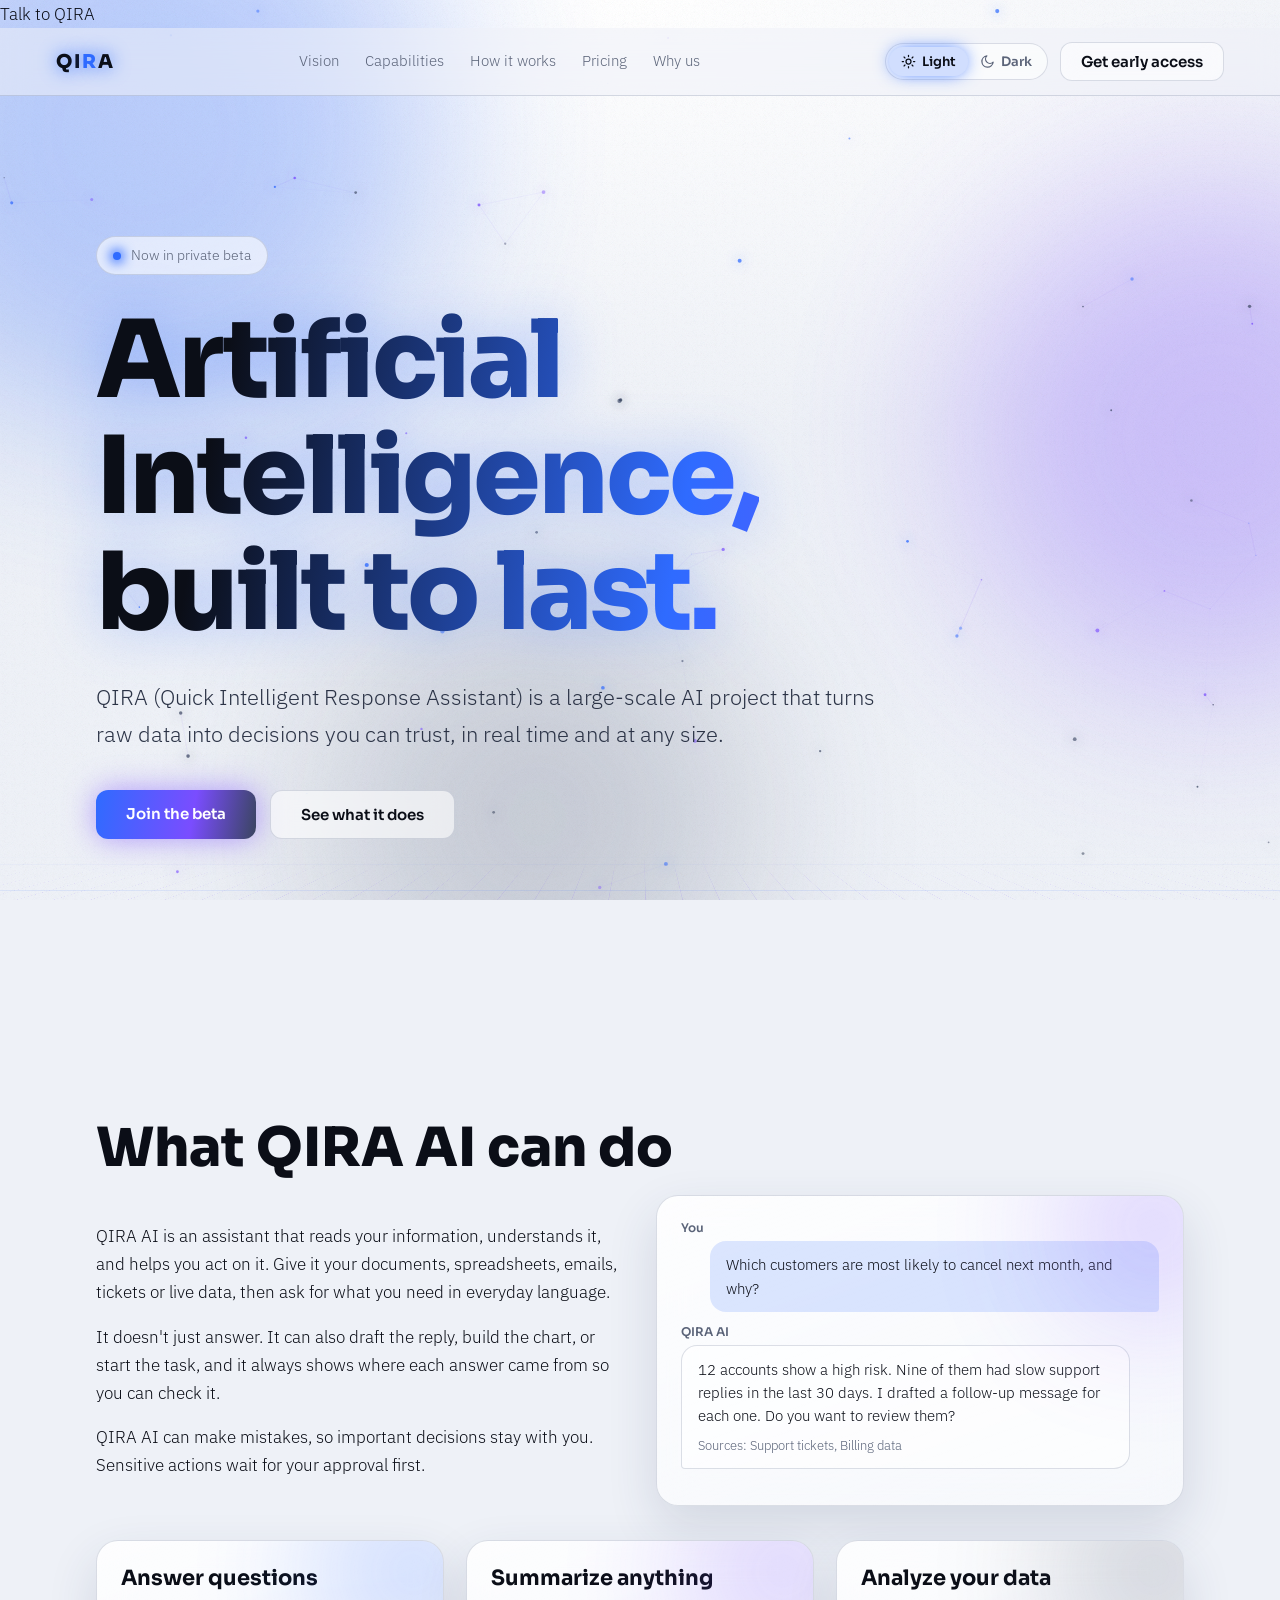
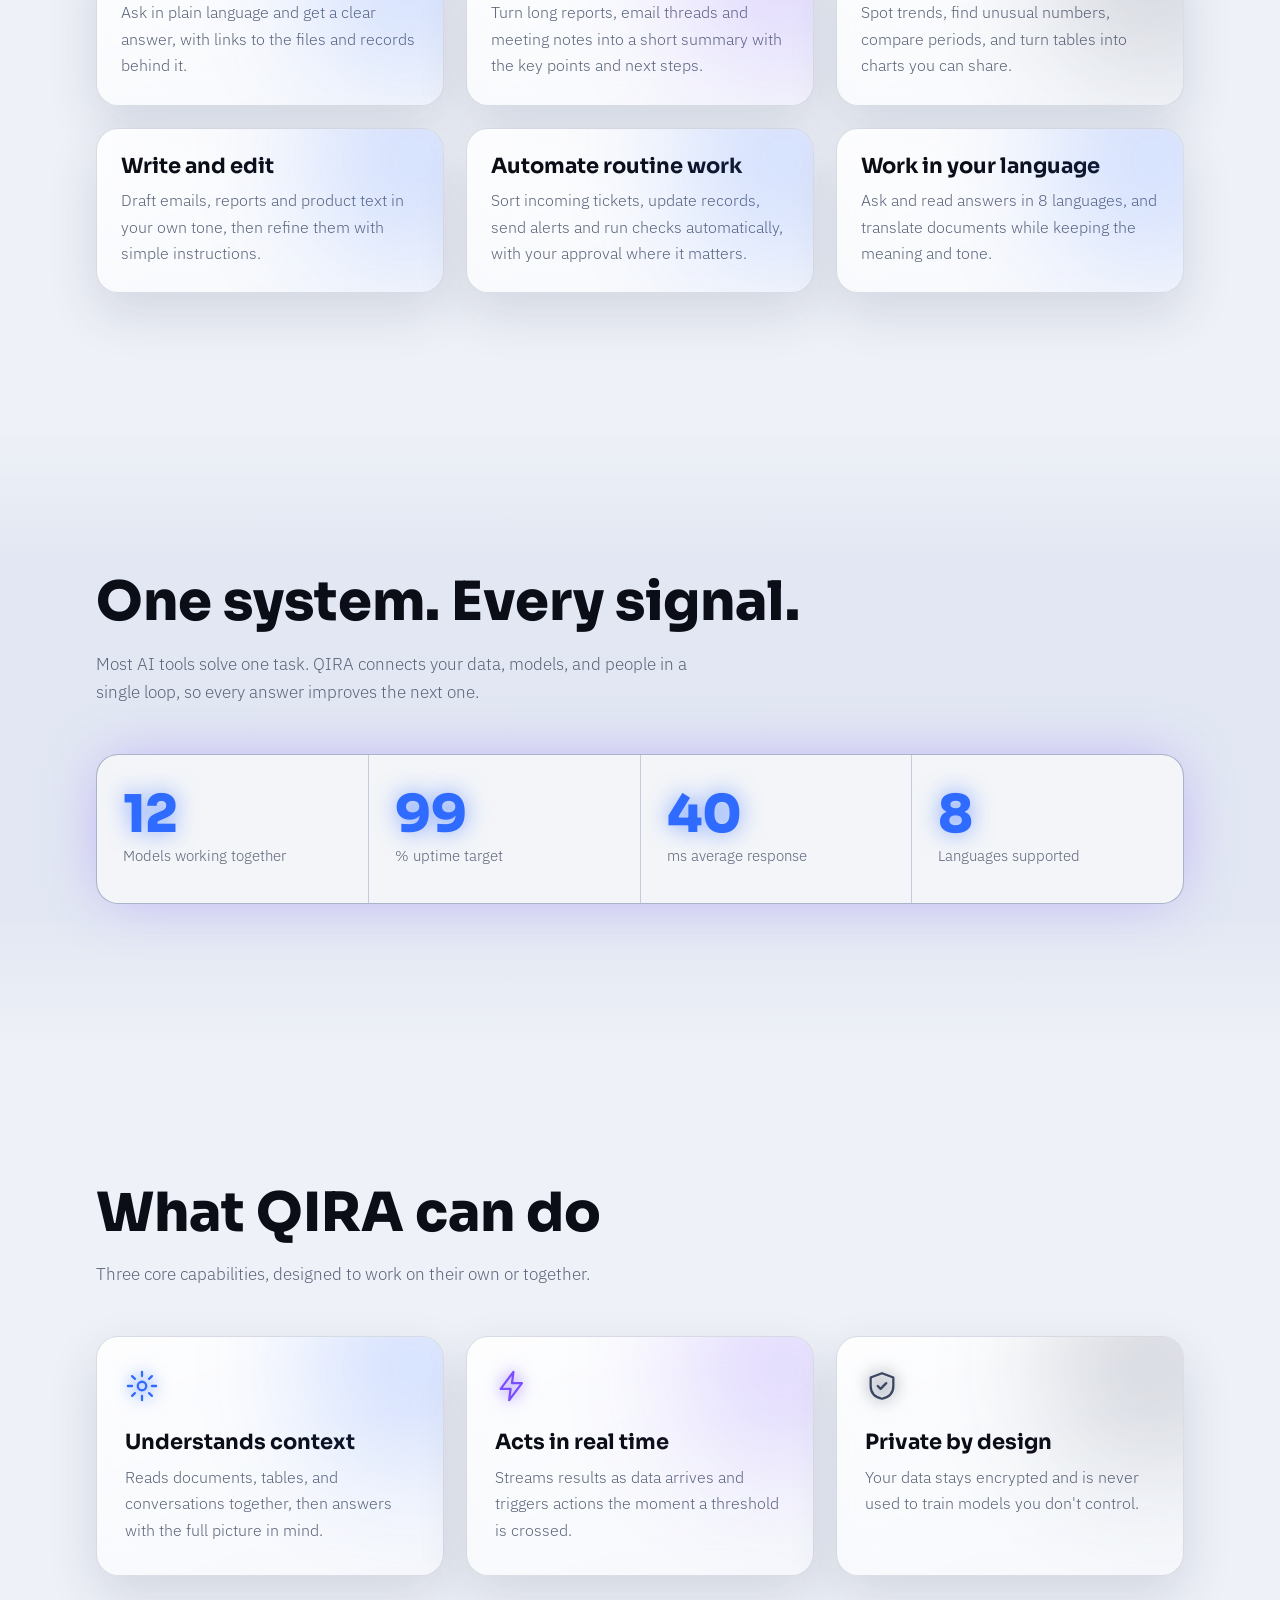
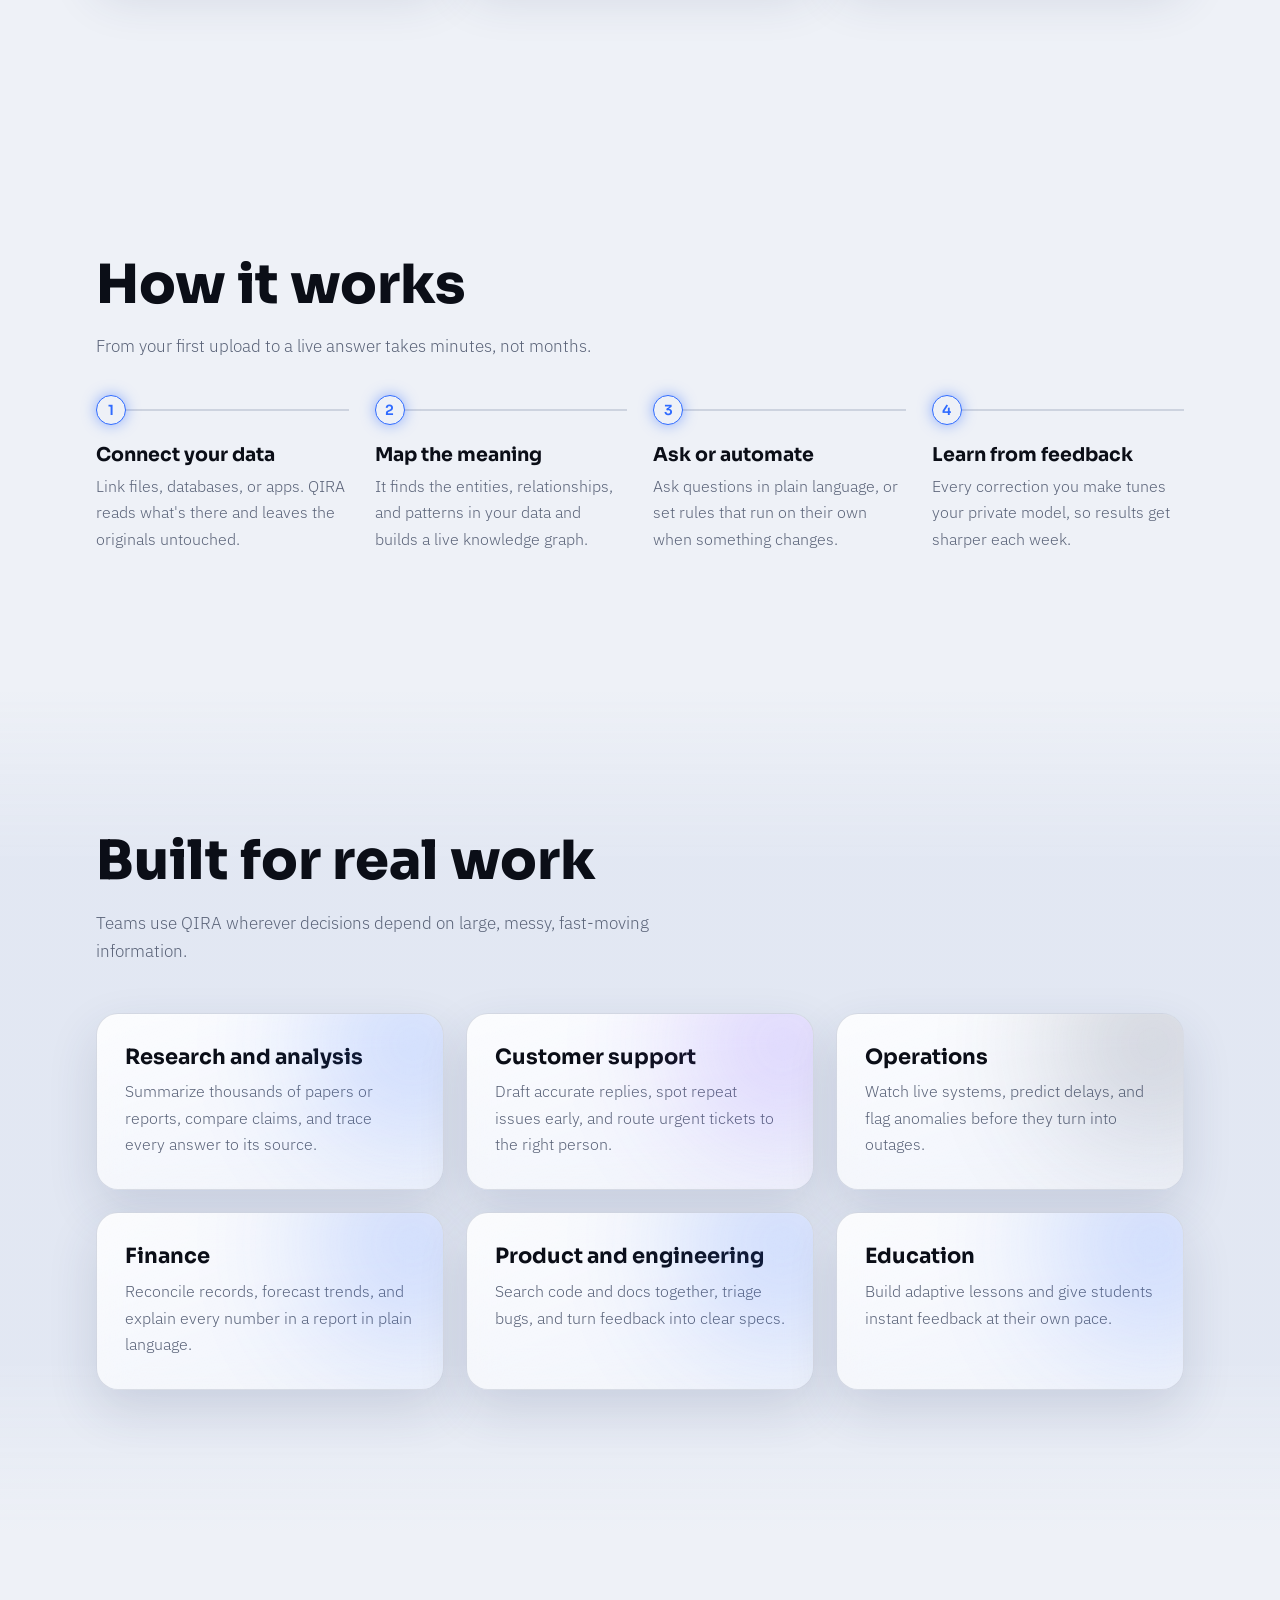
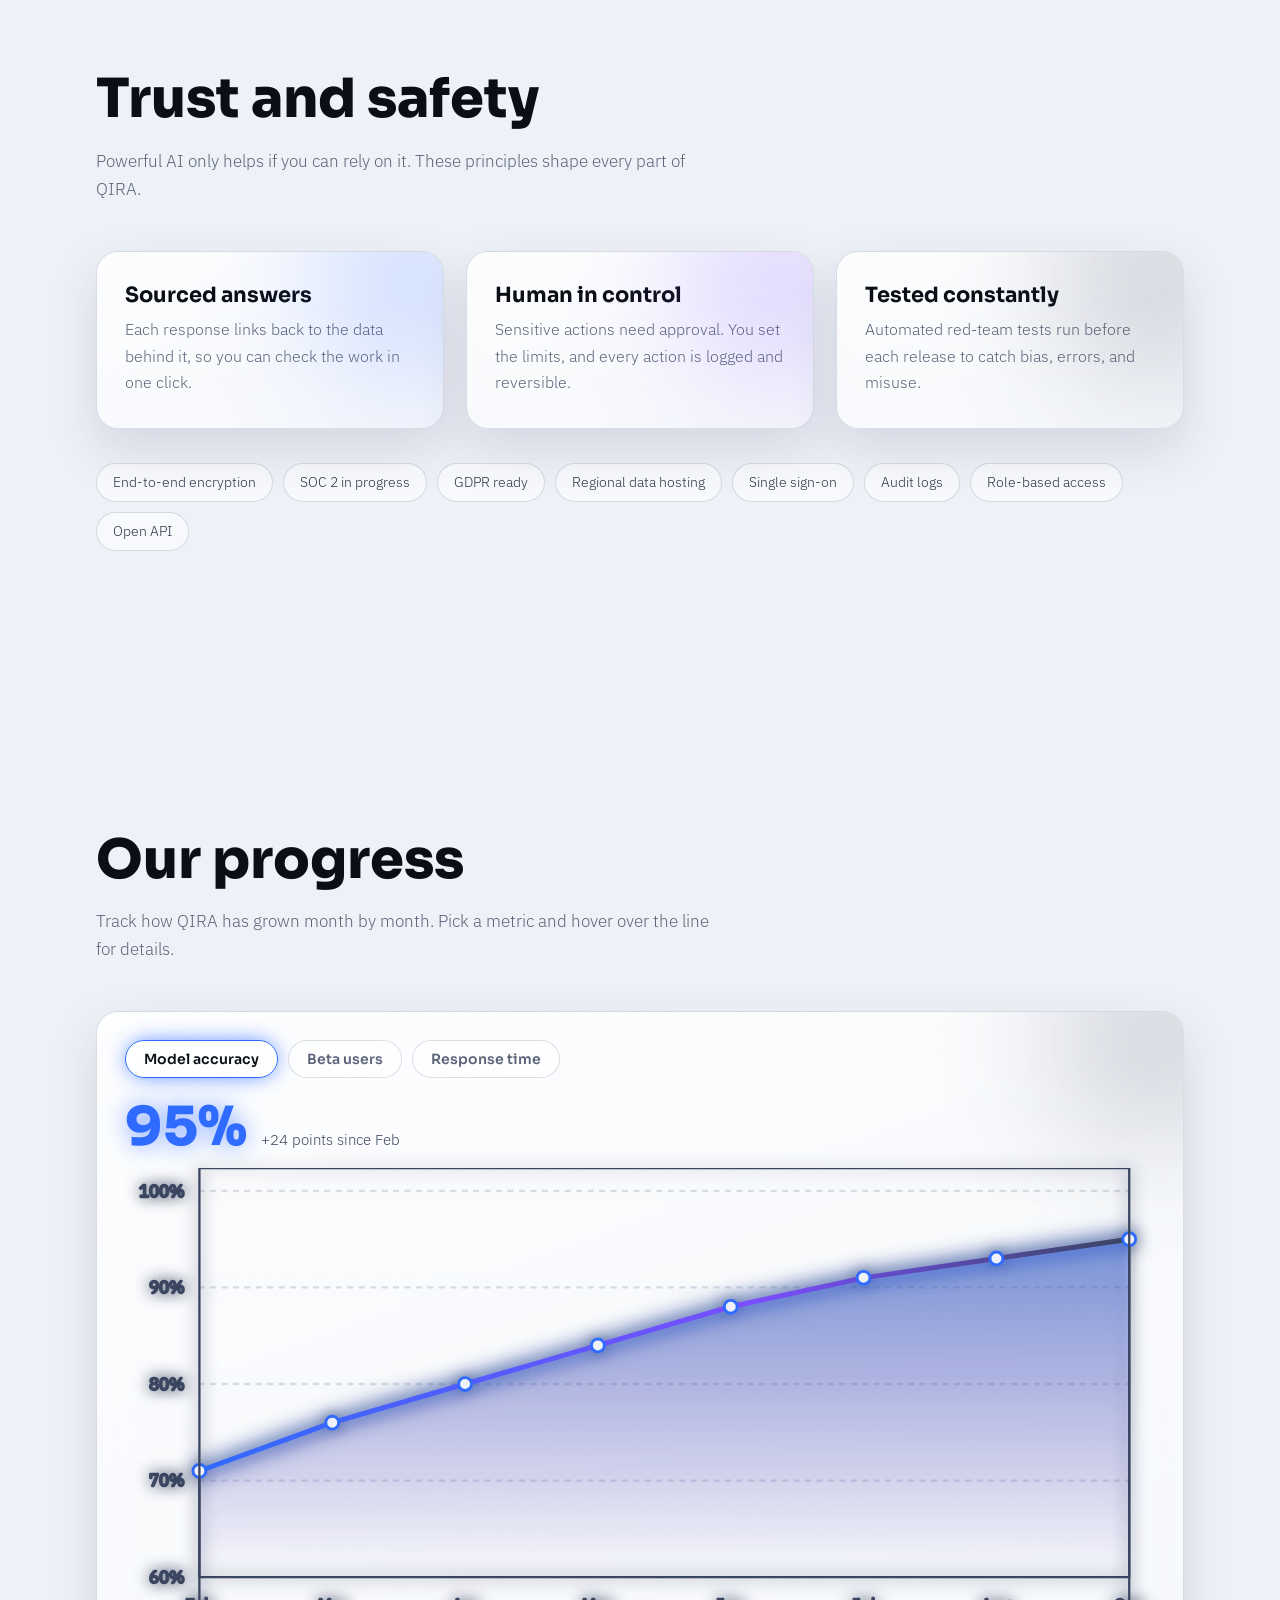
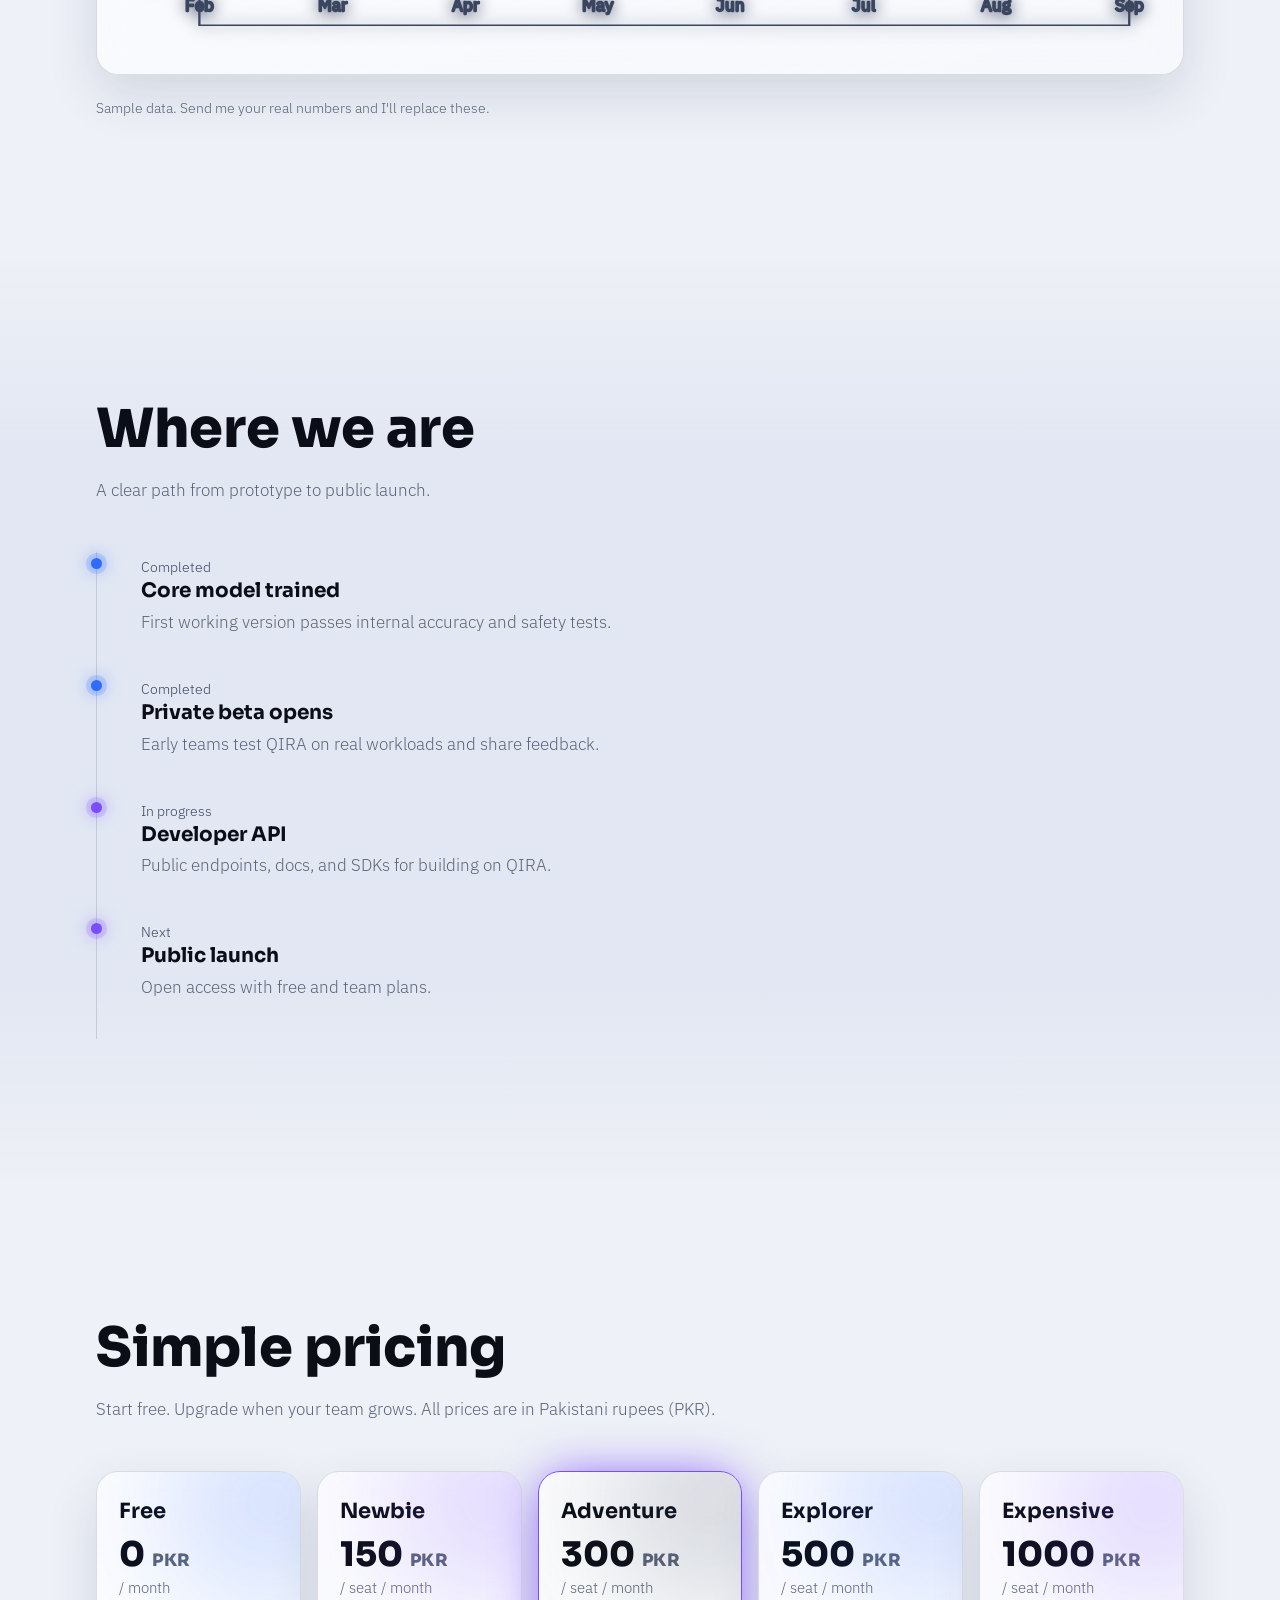
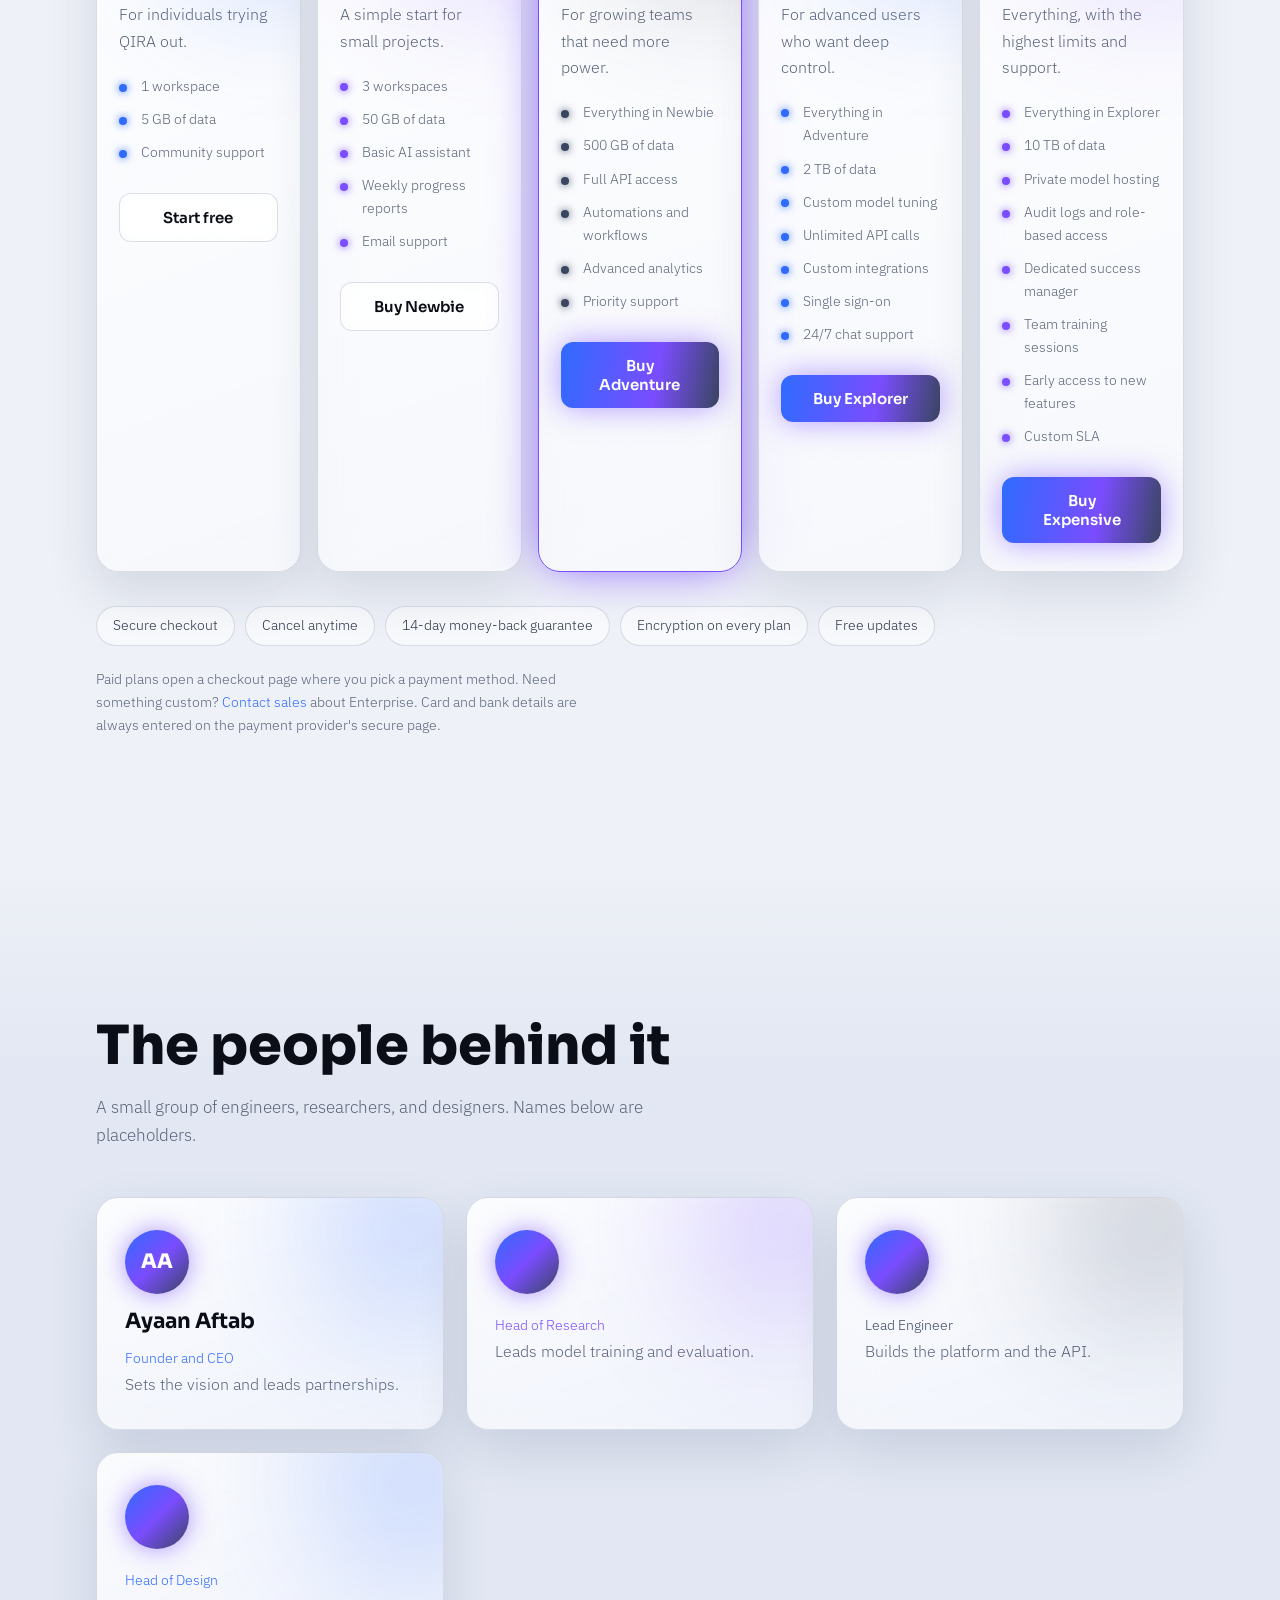
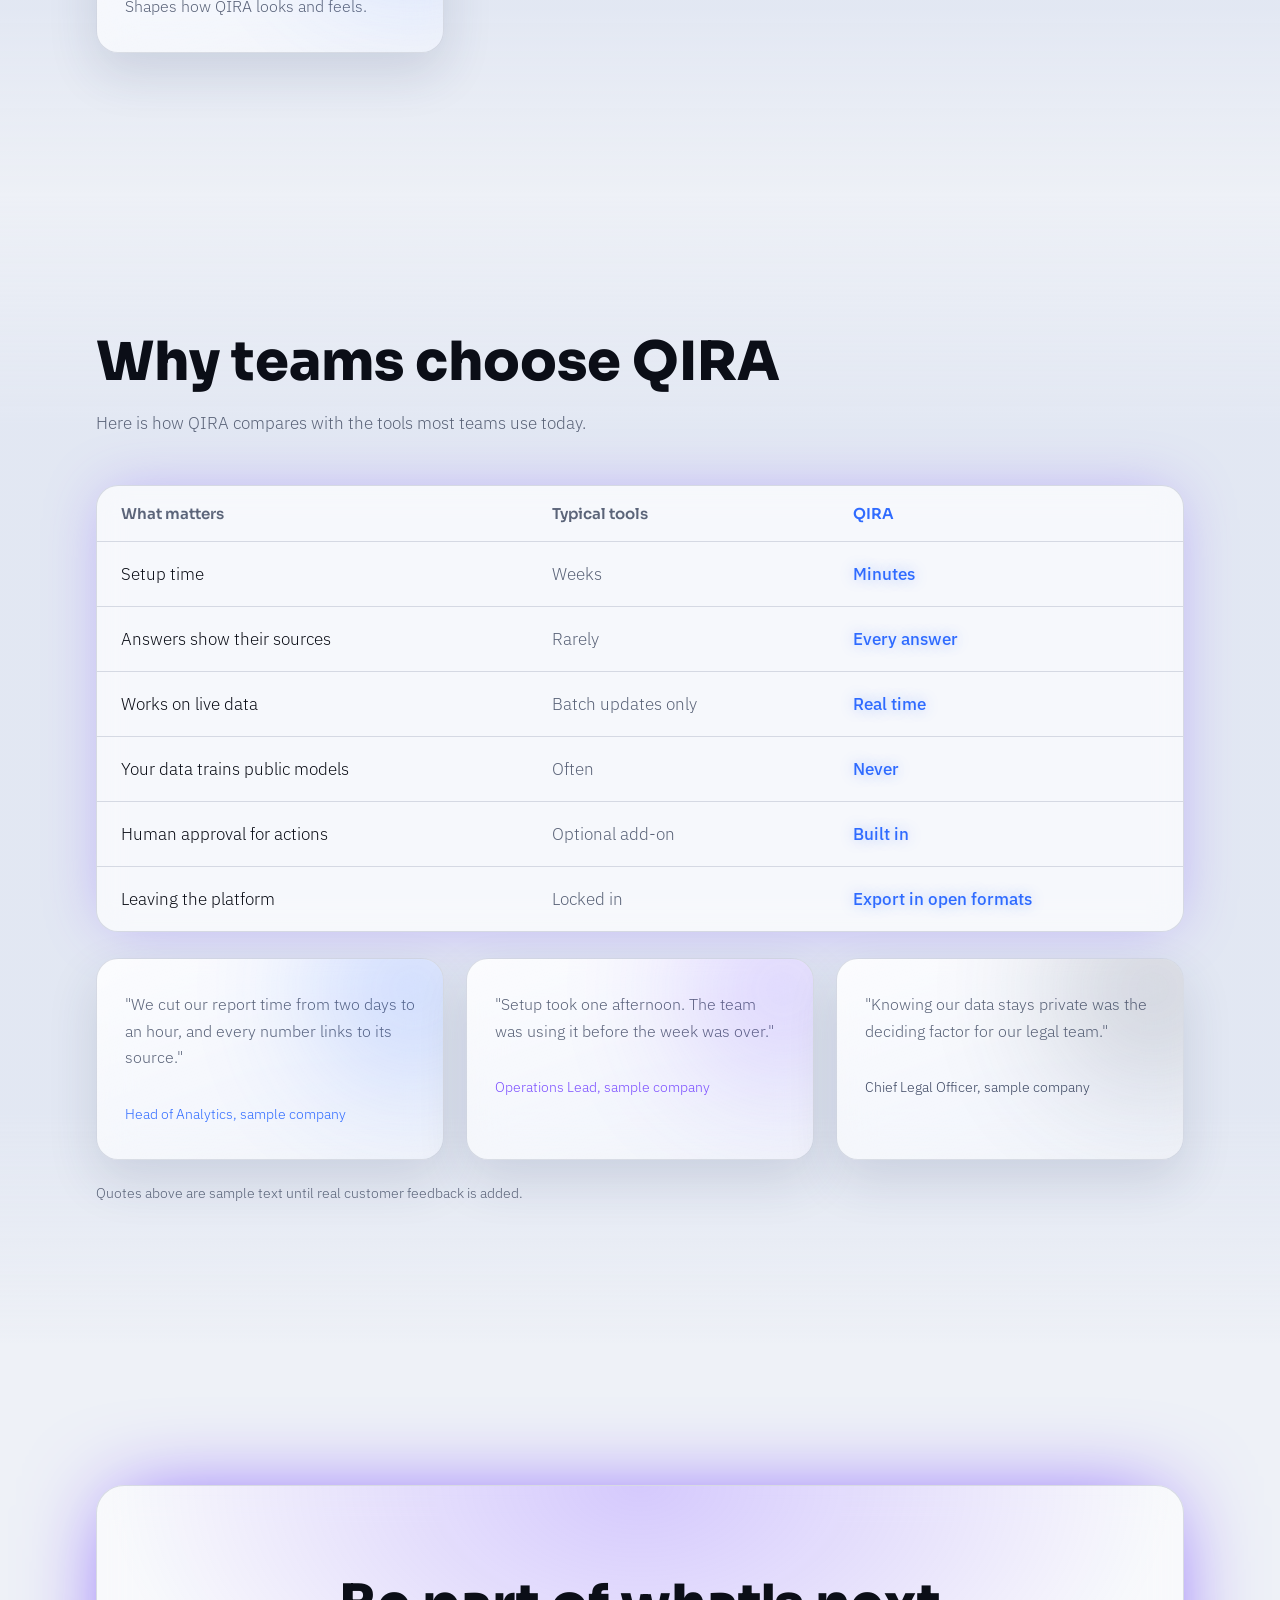
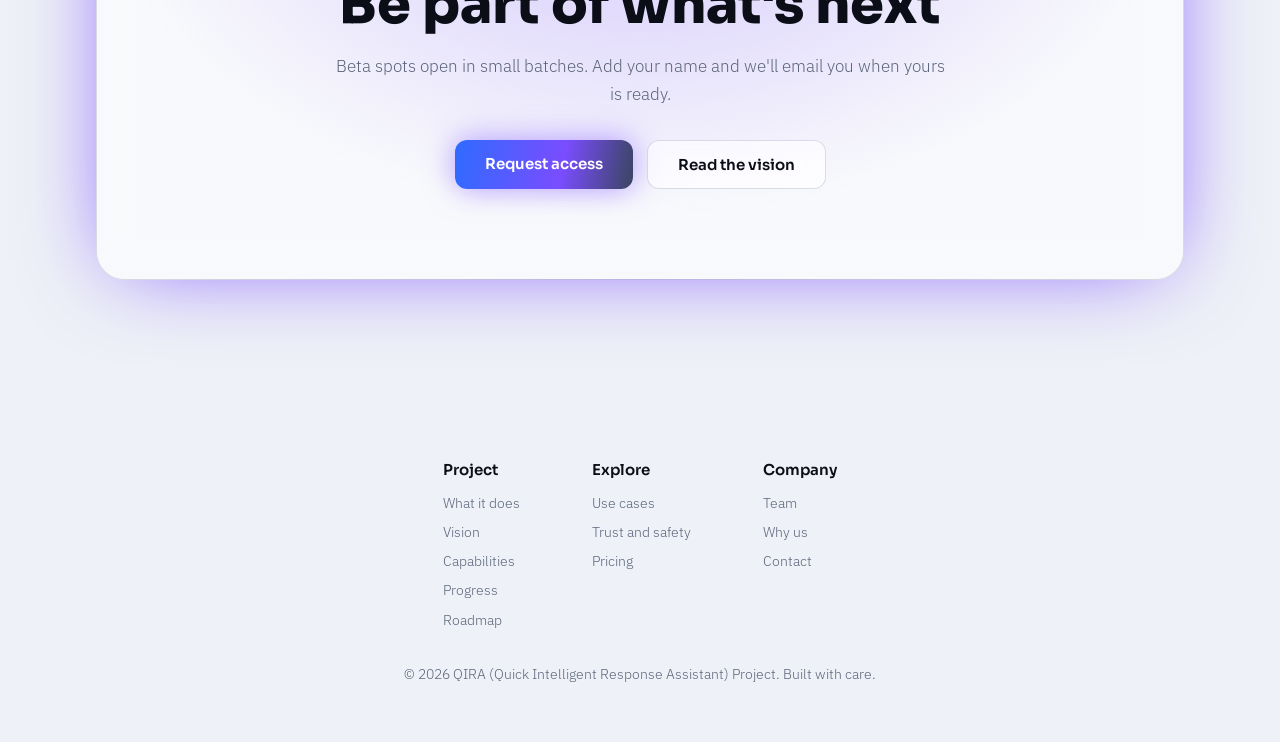
==== commit 79e2194c: "Update index.html" ====
--- a/index.html
+++ b/index.html
@@ -4,6 +4,7 @@
 <meta charset="utf-8">
 <meta name="viewport" content="width=device-width, initial-scale=1, viewport-fit=cover">
 <title>QIRA (Quick Intelligent Response Assistant) — The AI Project</title>
+  <a href="/chat/" class="talk-qira-btn">Talk to QIRA</a>
 <link rel="preconnect" href="https://fonts.googleapis.com">
 <link href="https://fonts.googleapis.com/css2?family=Sora:wght@300;400;600;800&family=IBM+Plex+Sans:wght@300;400;500&display=swap" rel="stylesheet">
 <style>
@@ -536,6 +537,4 @@
   sync();
 })();
 </script>
-<a href="/chat/">🤖 Talk to QIRA</a>
-</body>
-</html>
+
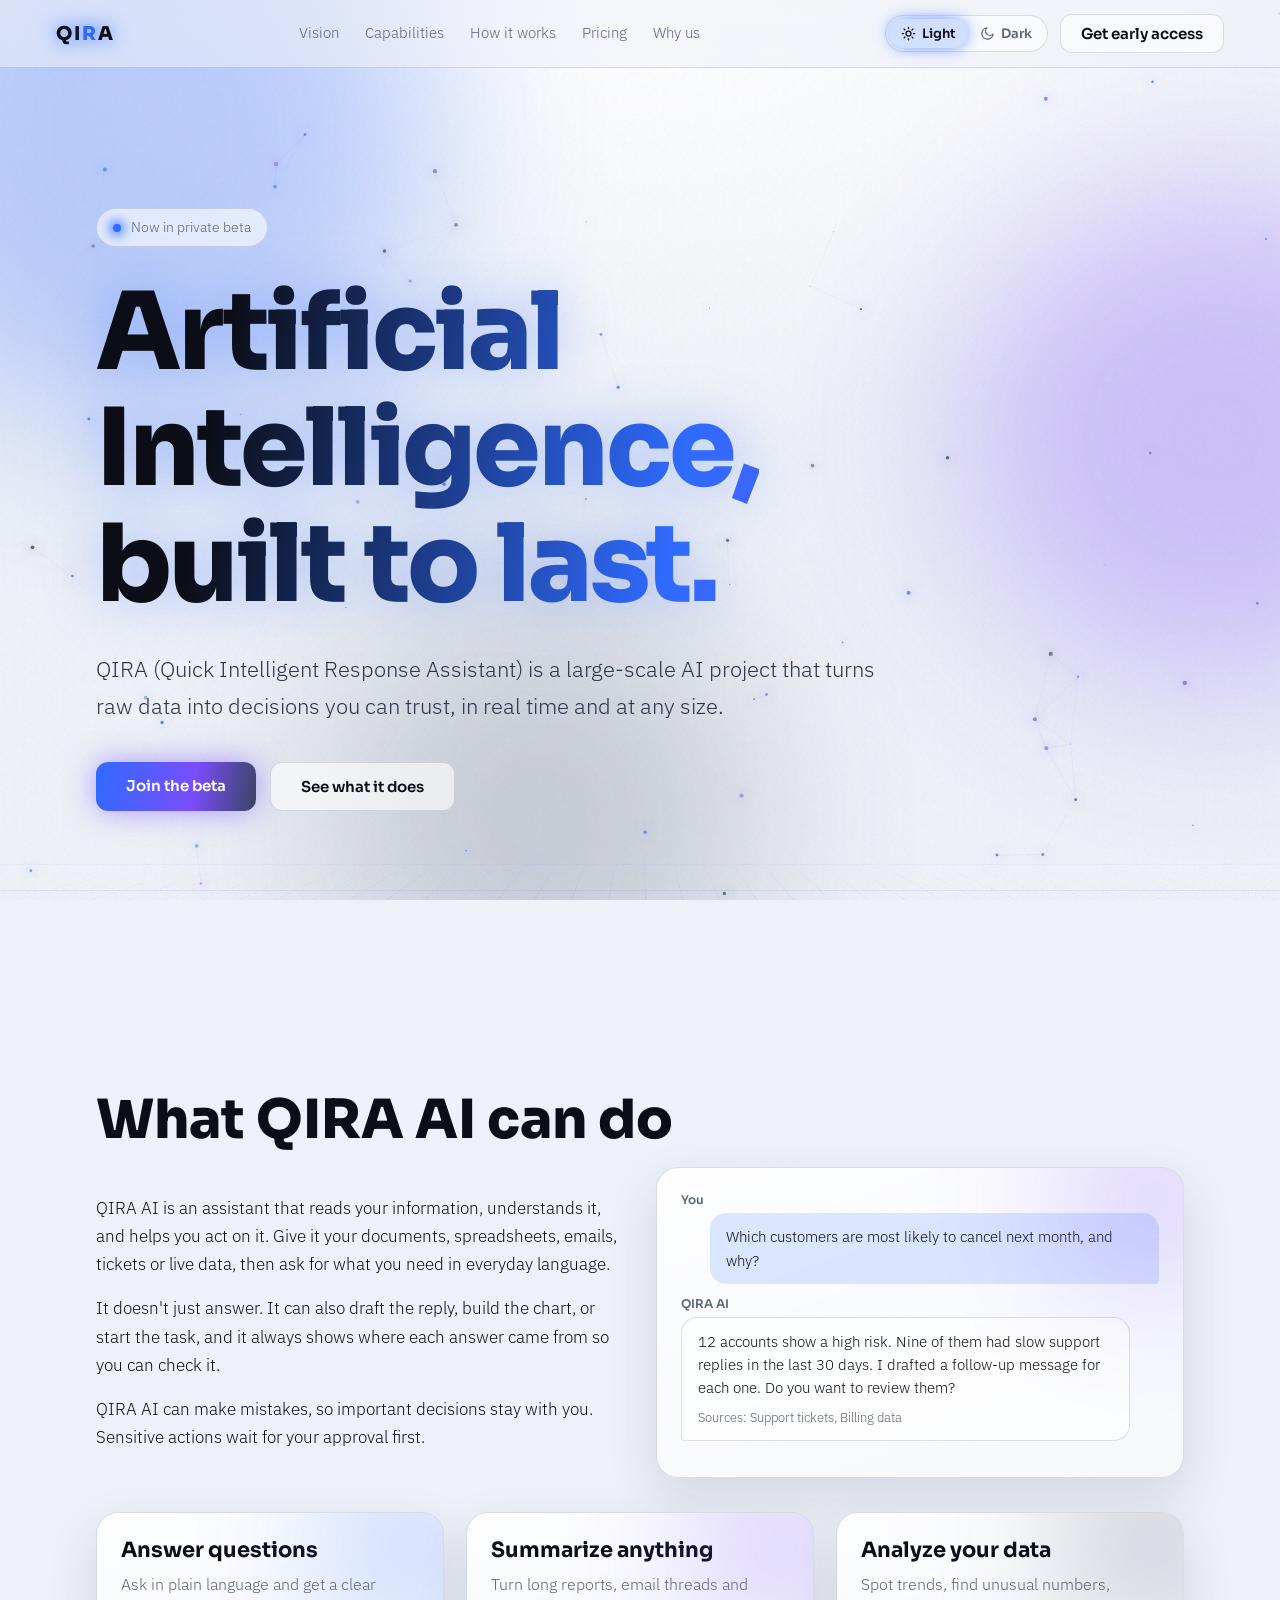
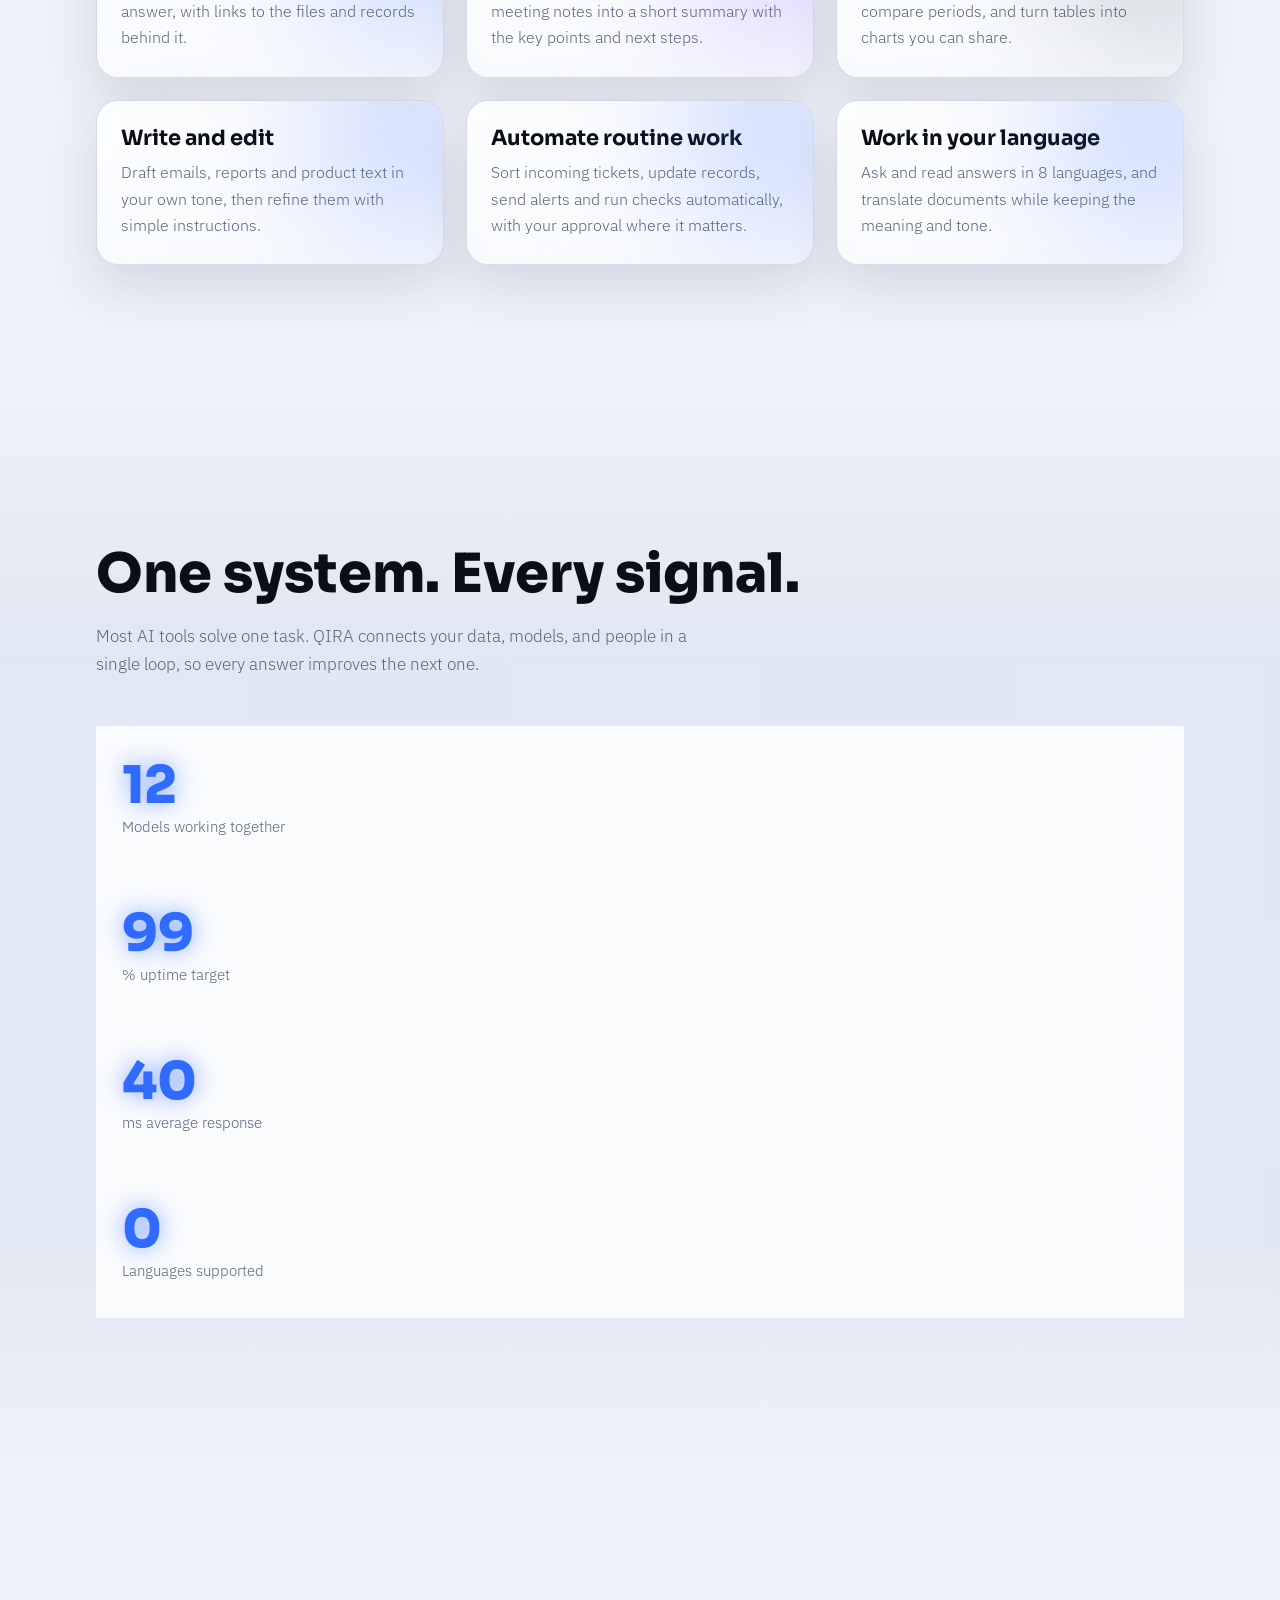
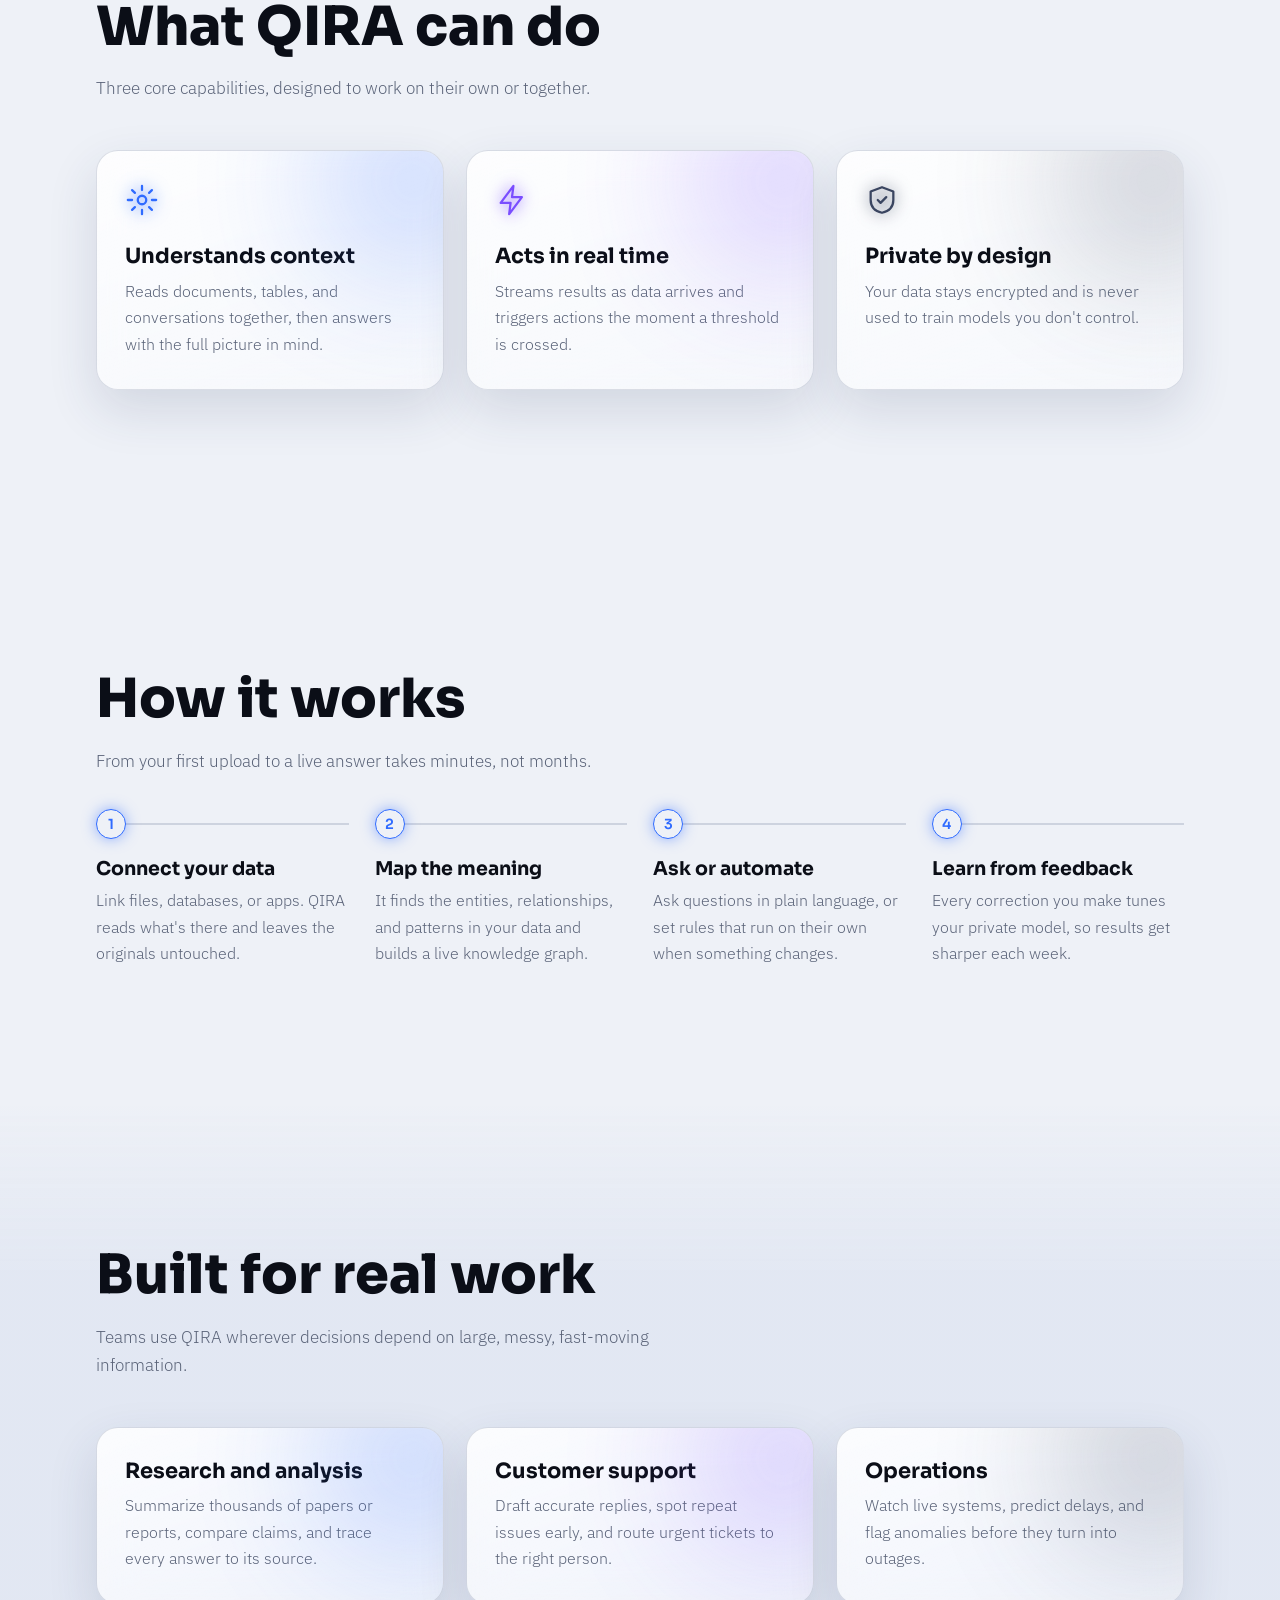
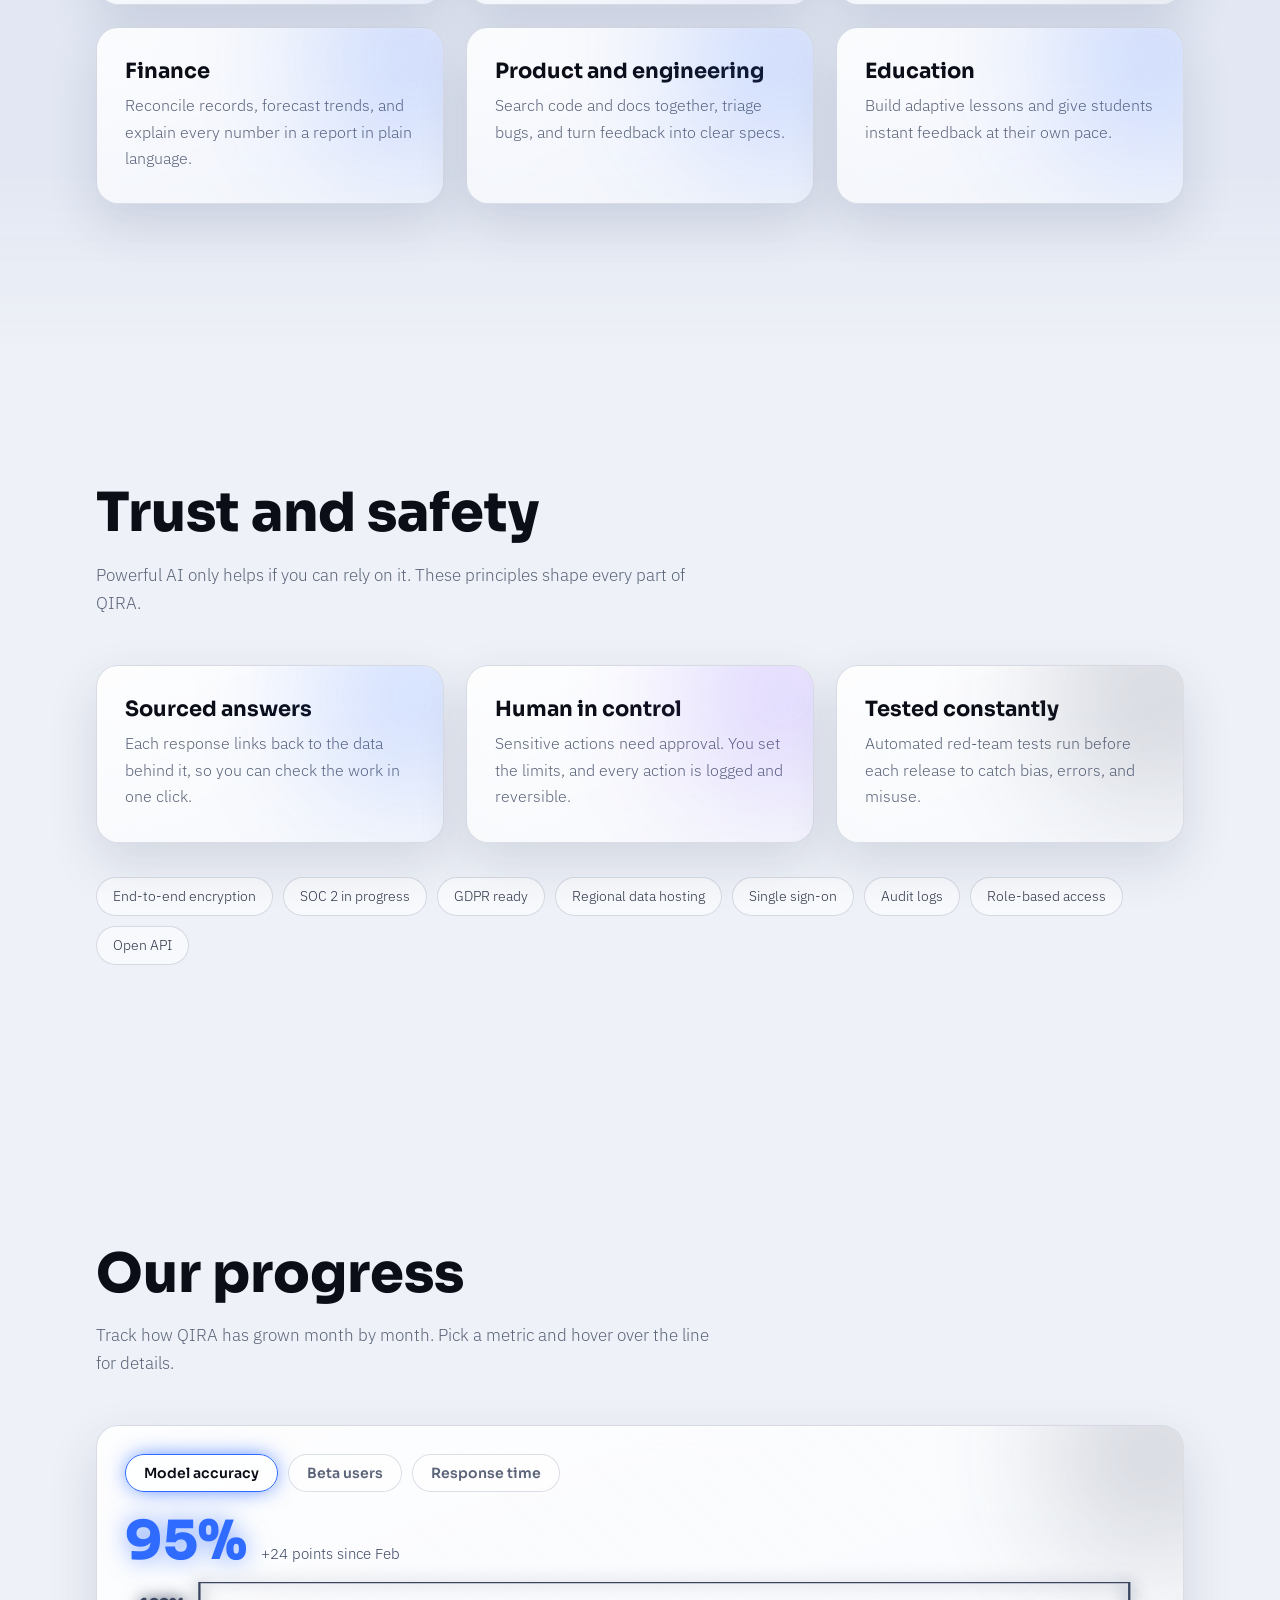
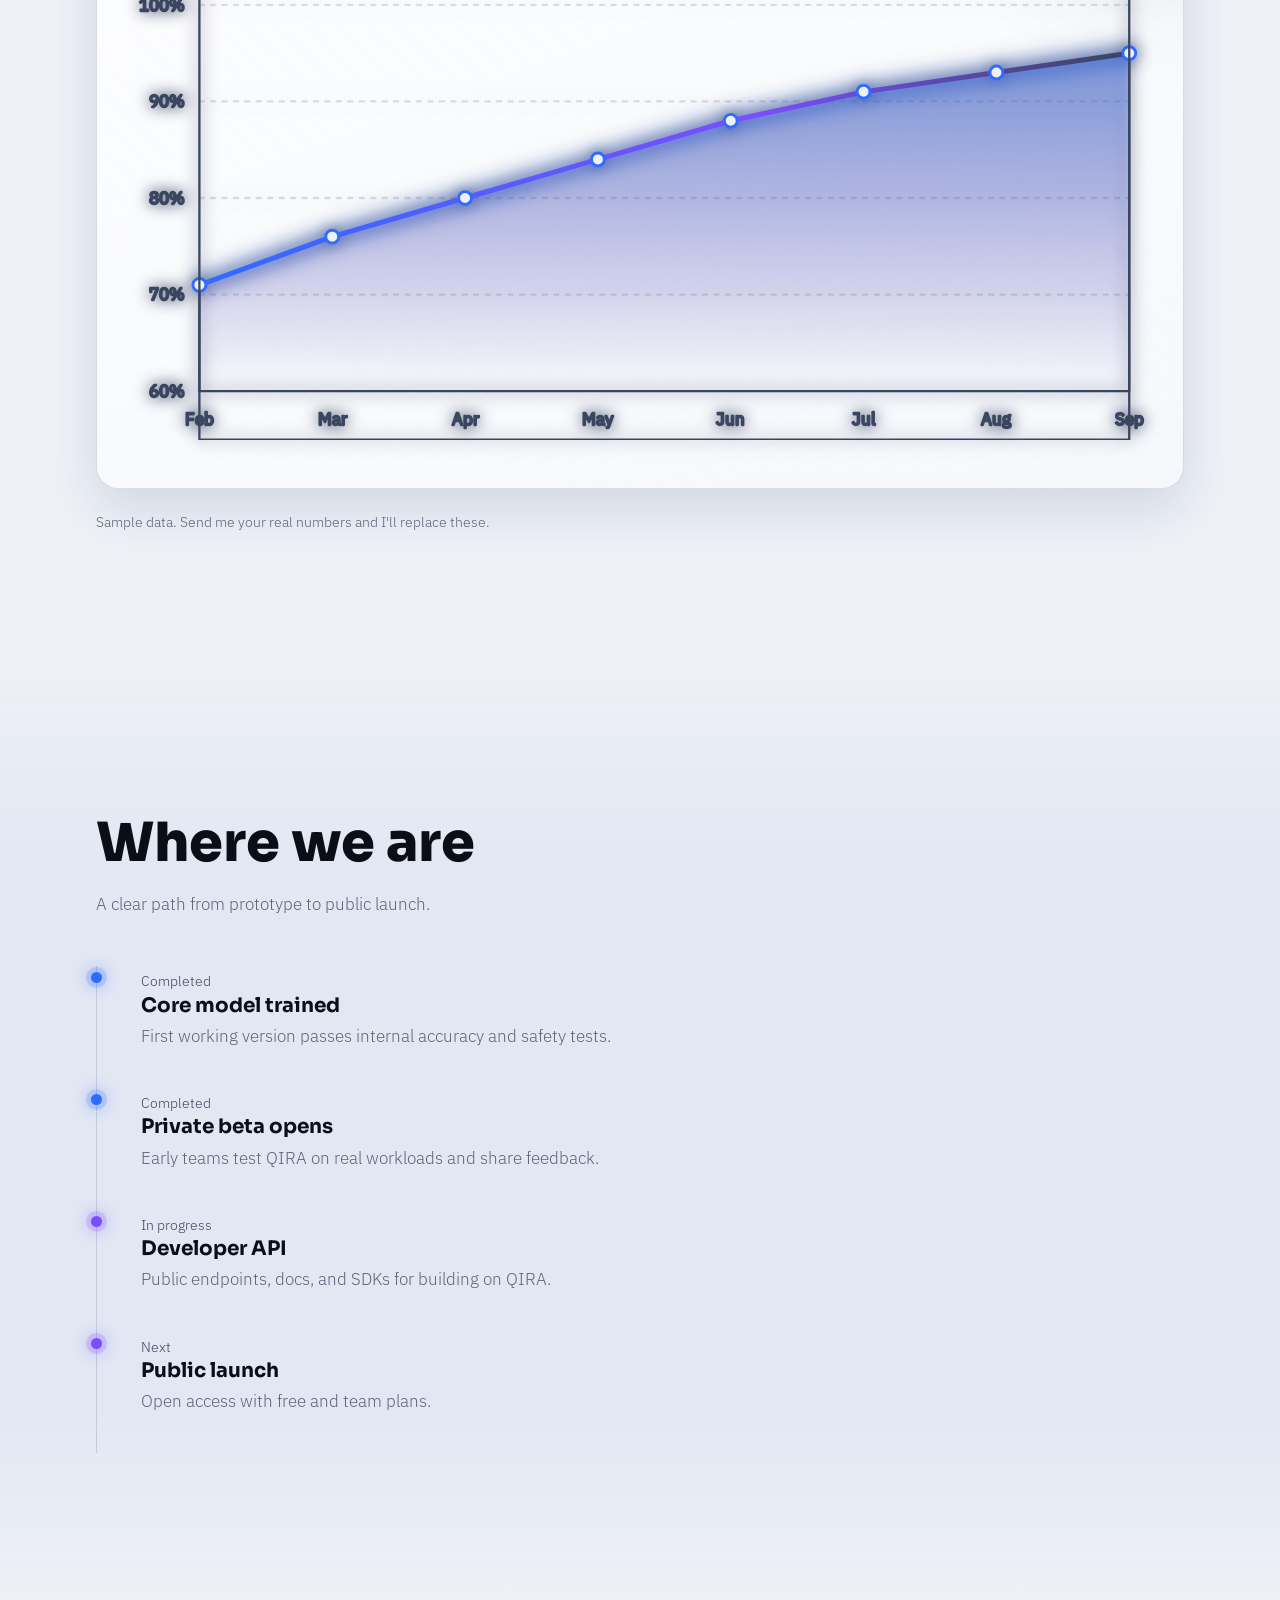
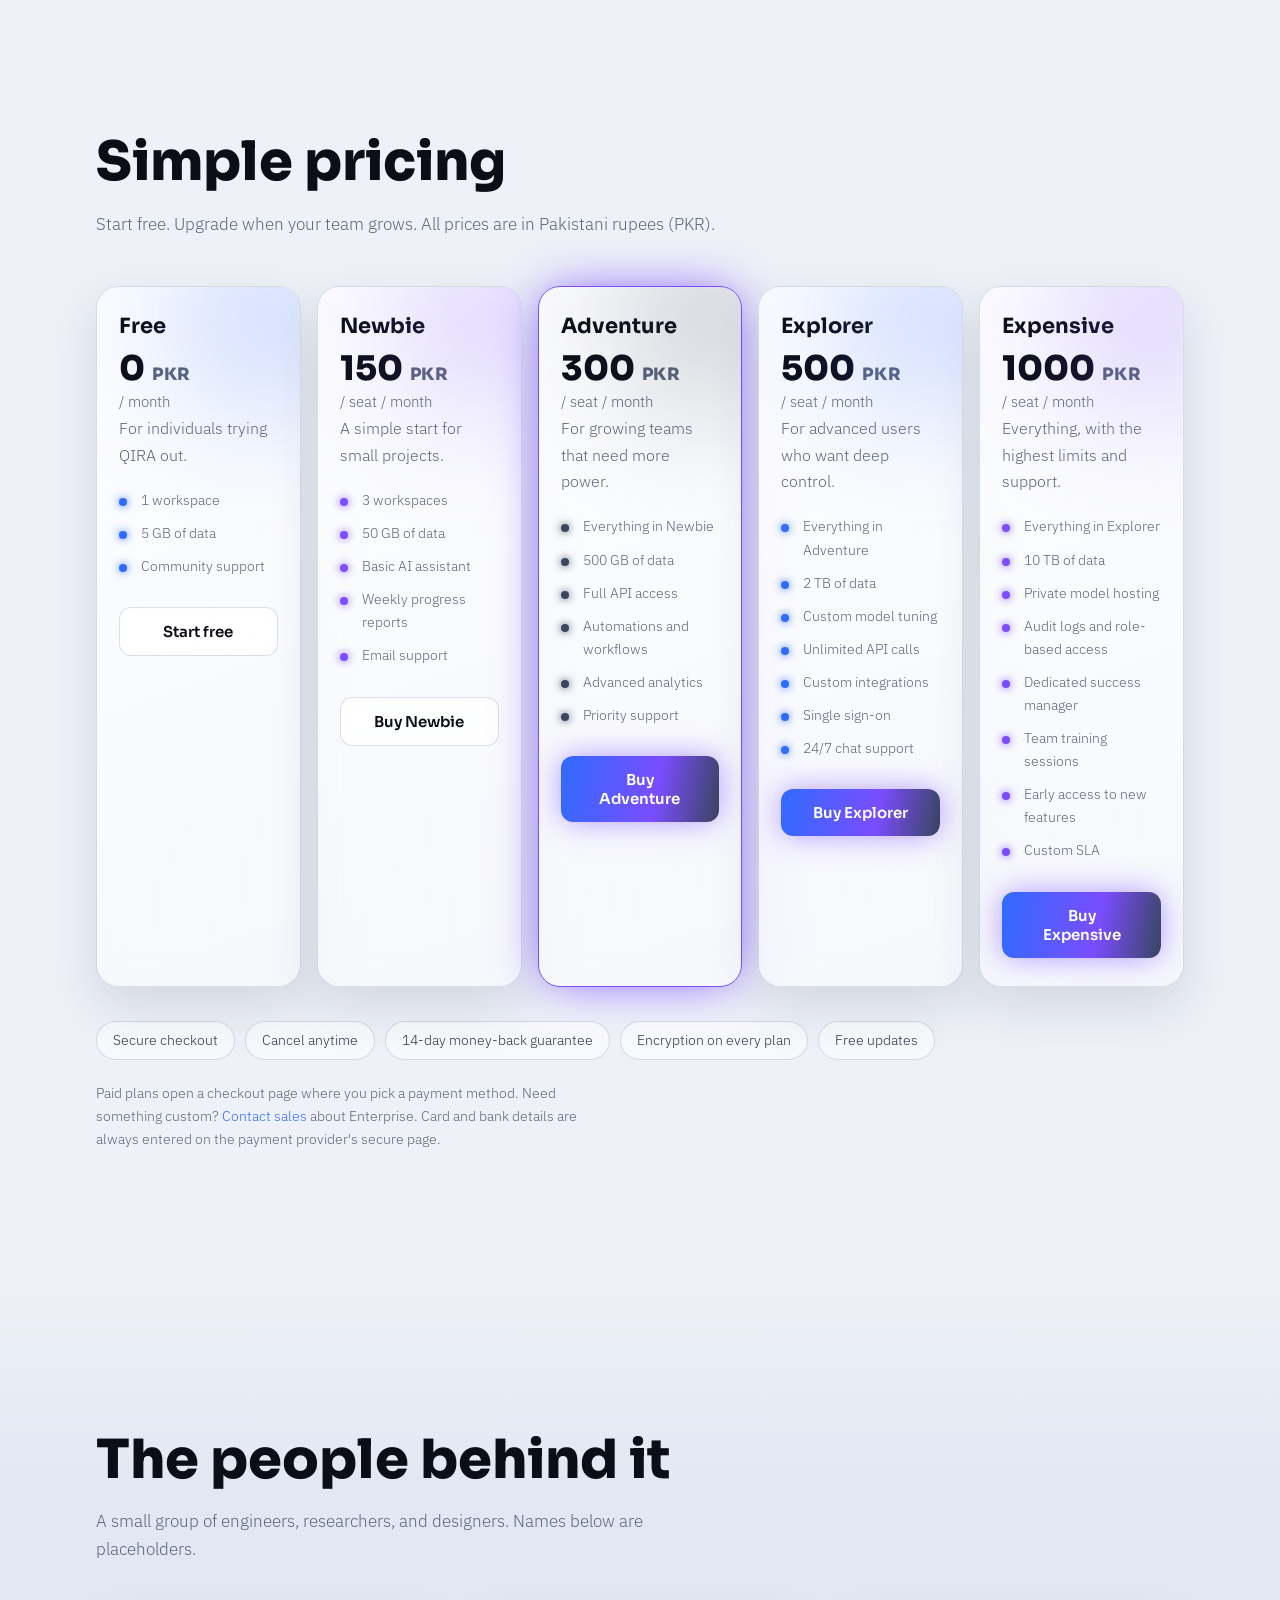
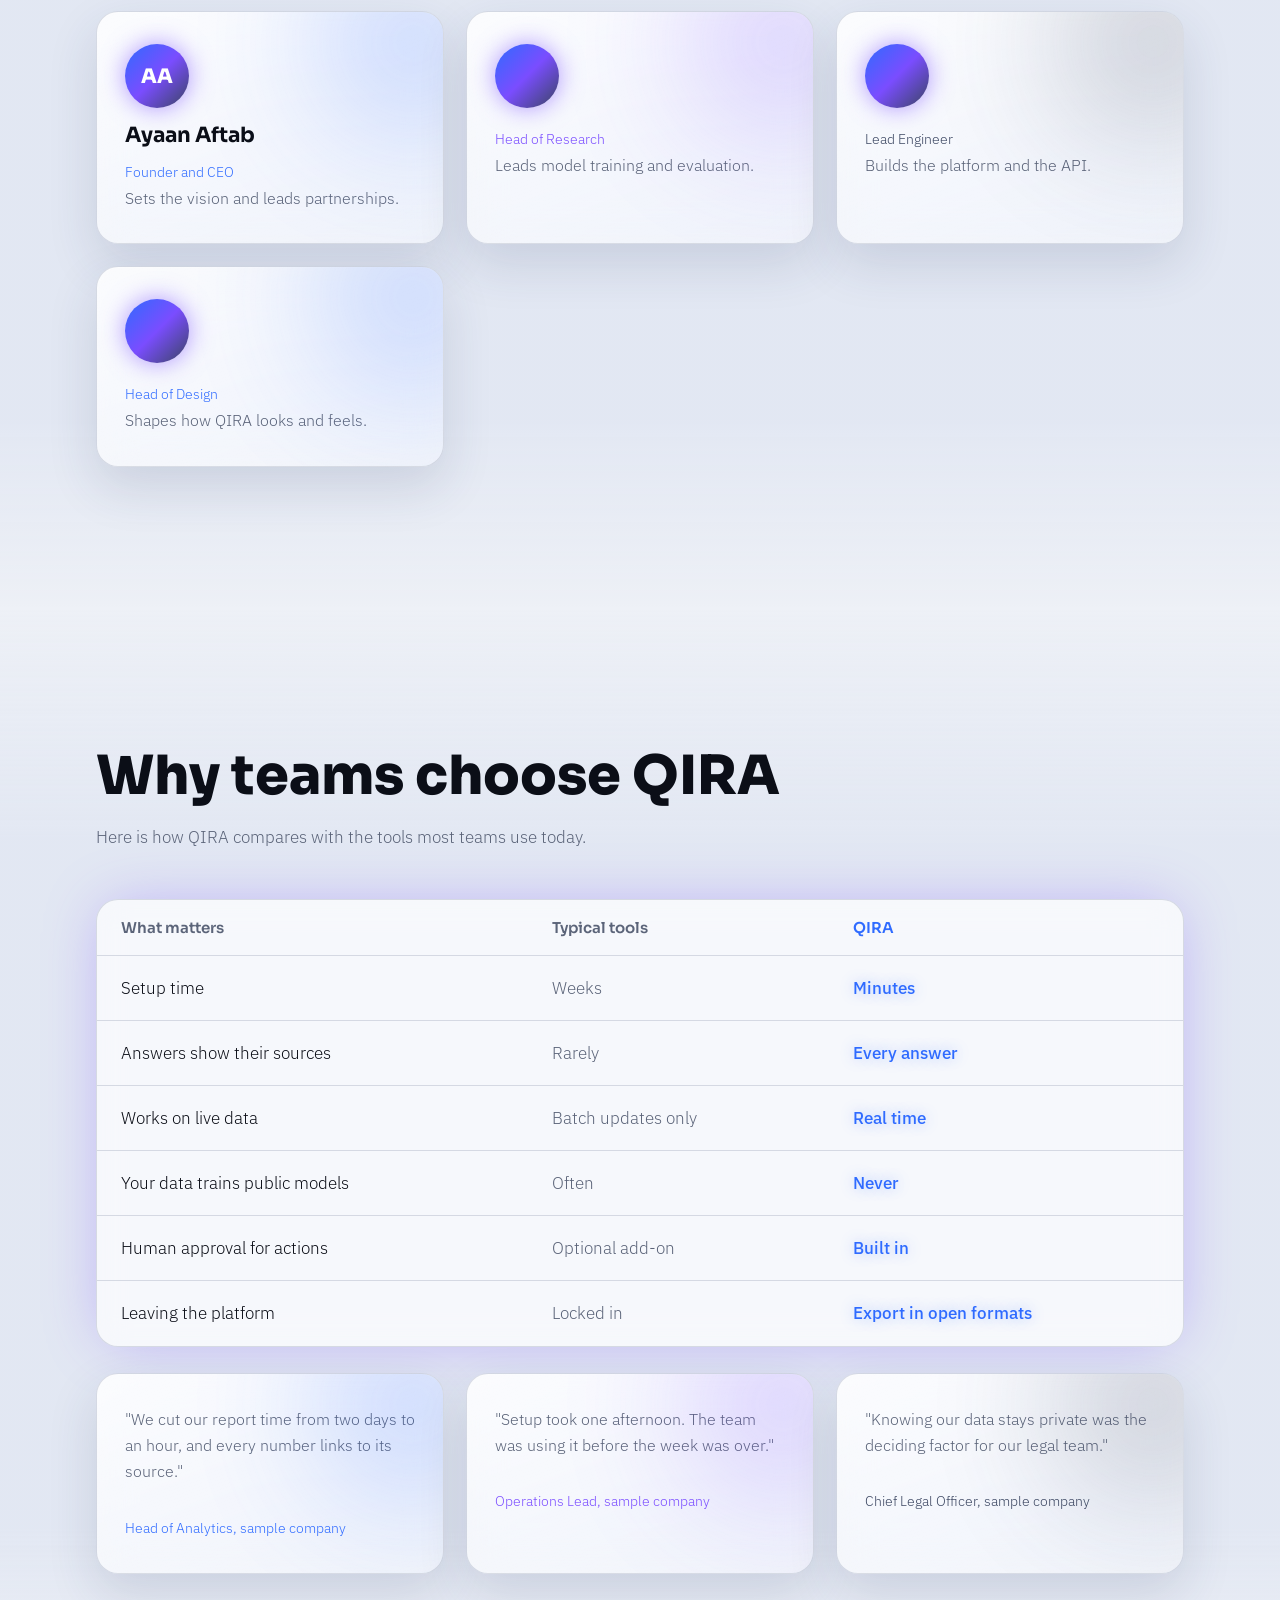
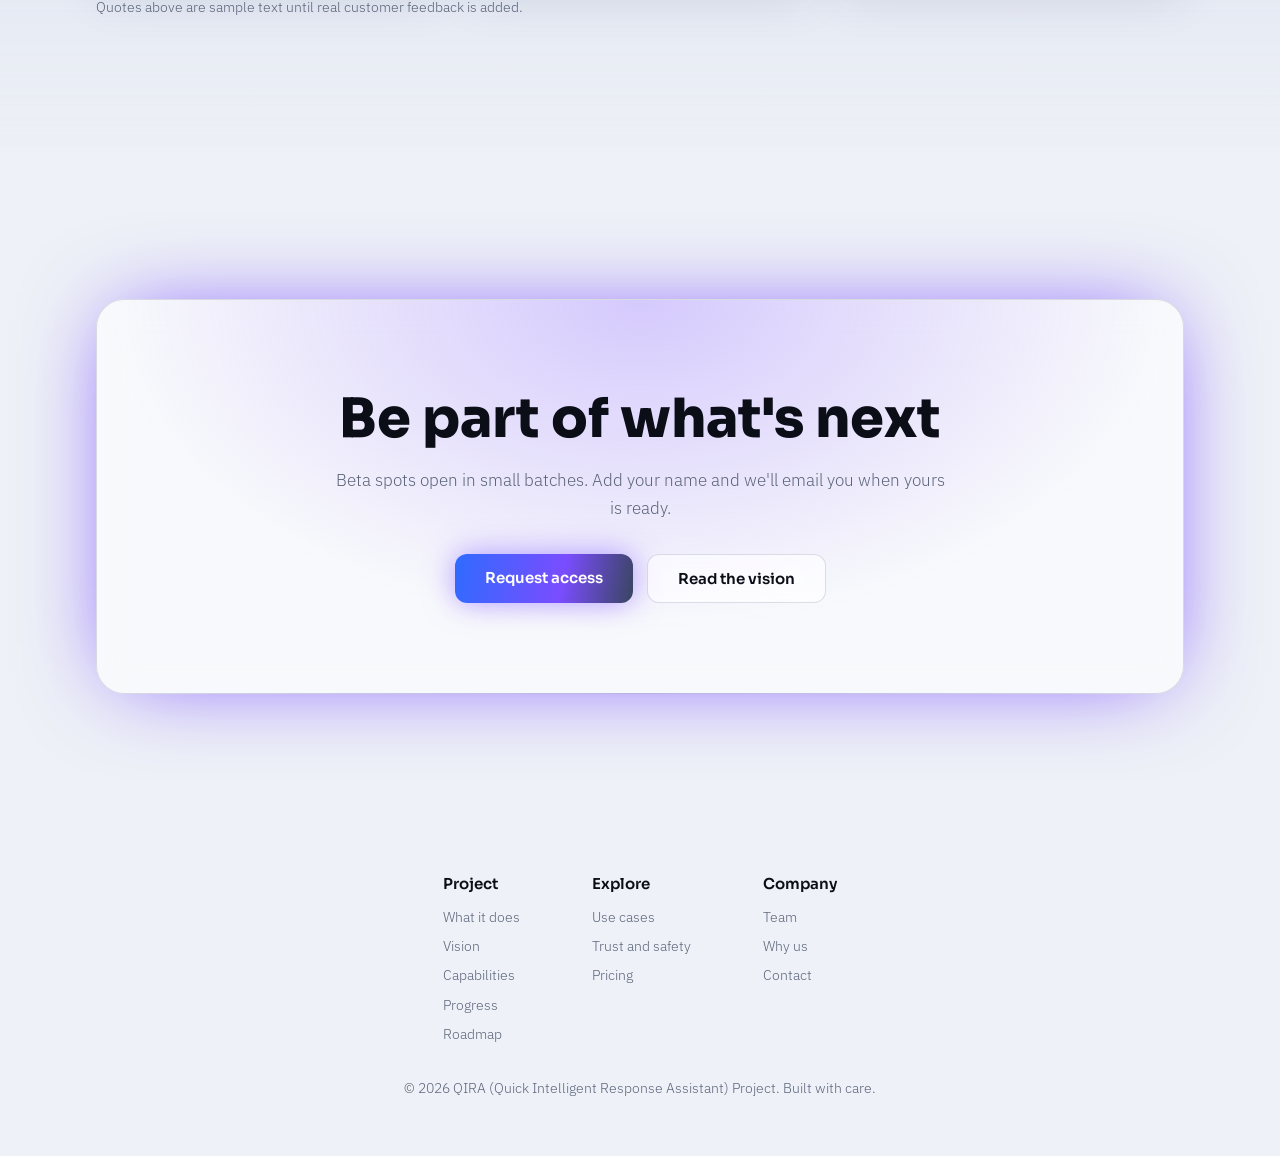
==== commit d08c2e36: "Update index.html" ====
--- a/index.html
+++ b/index.html
@@ -4,7 +4,6 @@
 <meta charset="utf-8">
 <meta name="viewport" content="width=device-width, initial-scale=1, viewport-fit=cover">
 <title>QIRA (Quick Intelligent Response Assistant) — The AI Project</title>
-  <a href="/chat/" class="talk-qira-btn">Talk to QIRA</a>
 <link rel="preconnect" href="https://fonts.googleapis.com">
 <link href="https://fonts.googleapis.com/css2?family=Sora:wght@300;400;600;800&family=IBM+Plex+Sans:wght@300;400;500&display=swap" rel="stylesheet">
 <style>
@@ -91,7 +90,7 @@
 .card h3{font-size:21px;margin-bottom:10px}
 .card p{color:var(--dim);font-size:16px}
 .card:nth-child(2){--c:var(--pu)}.card:nth-child(3){--c:var(--pk)}
-
+  <a href="/chat/" class="talk-qira-btn">Talk to QIRA</a>
 /* ---------- stats ---------- */
 .stats{display:grid;grid-template-columns:repeat(auto-fit,minmax(170px,1fr));gap:1px;border:1px solid var(--edge);border-radius:22px;overflow:hidden;background:var(--edge);box-shadow:0 0 60px -10px rgba(var(--pu-rgb),.4)}
 .stat{background:rgba(var(--bg2-rgb),.8);padding:34px 26px;backdrop-filter:blur(14px)}
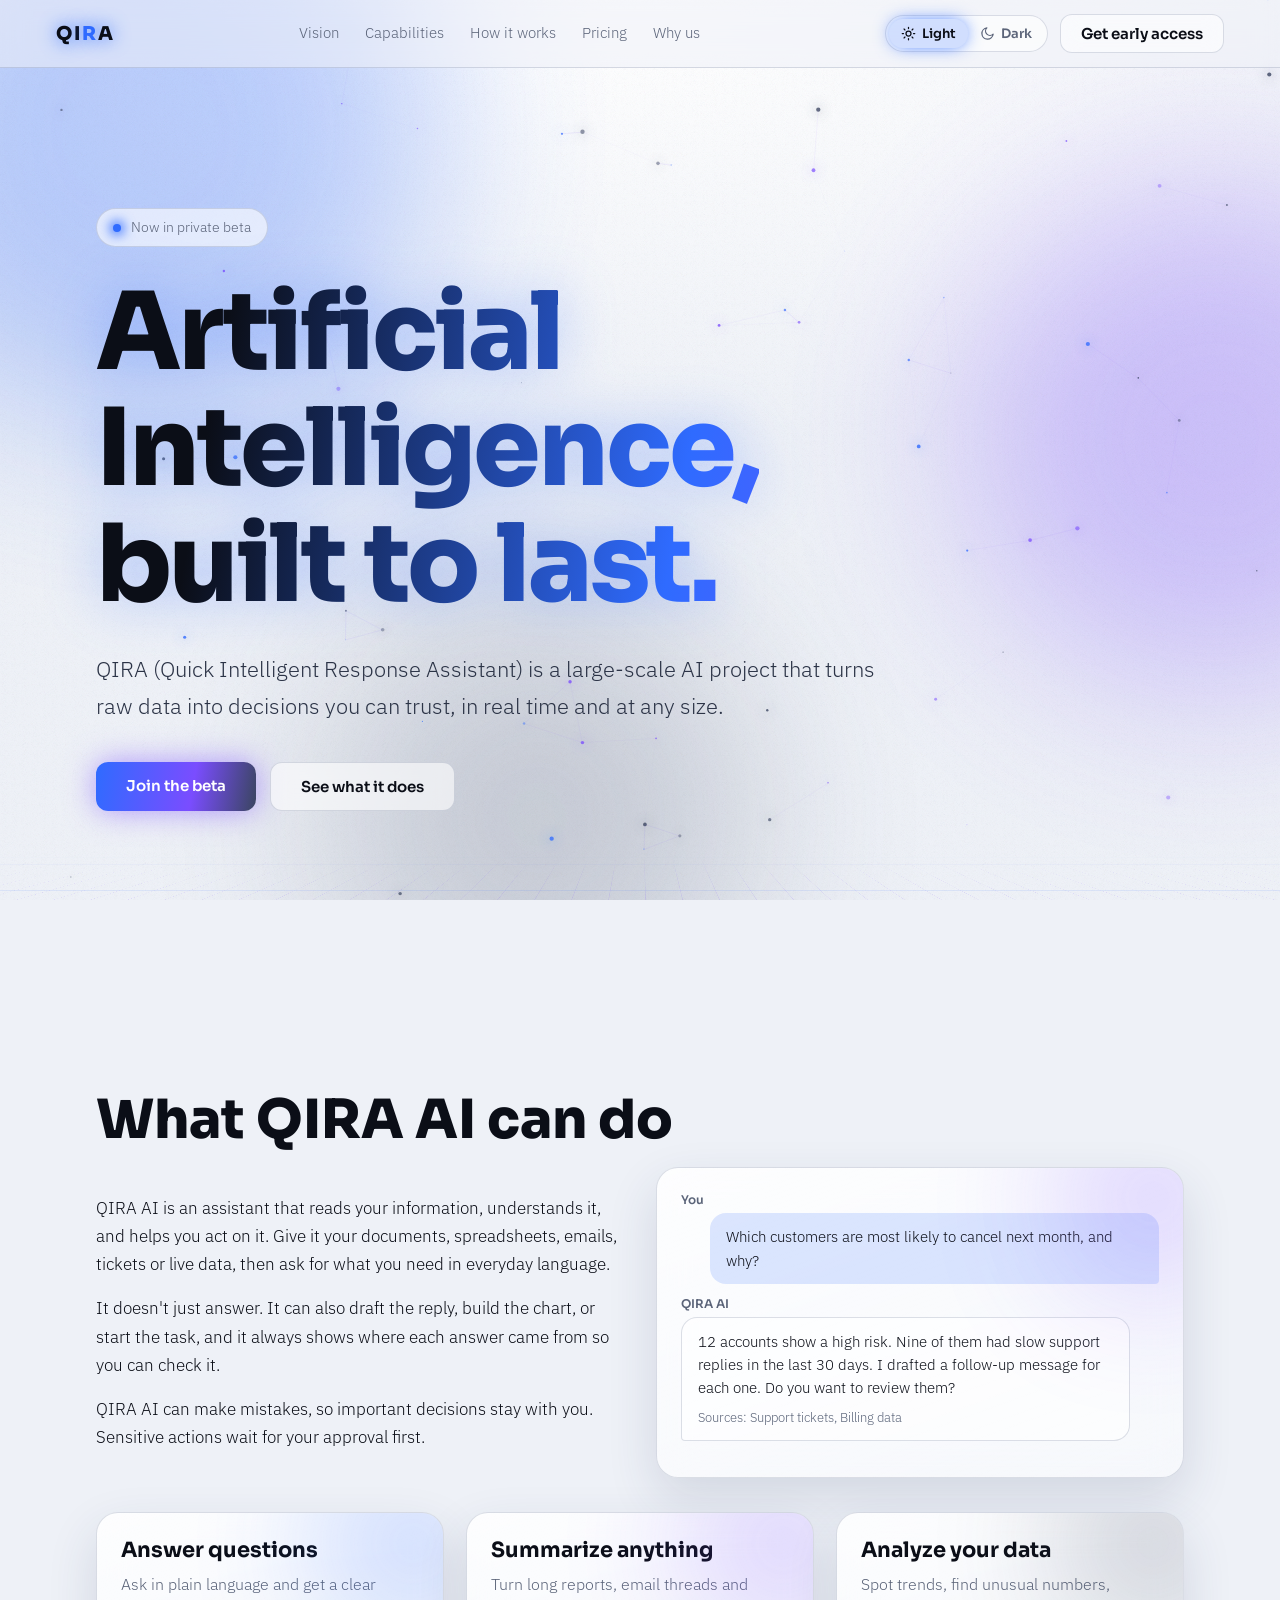
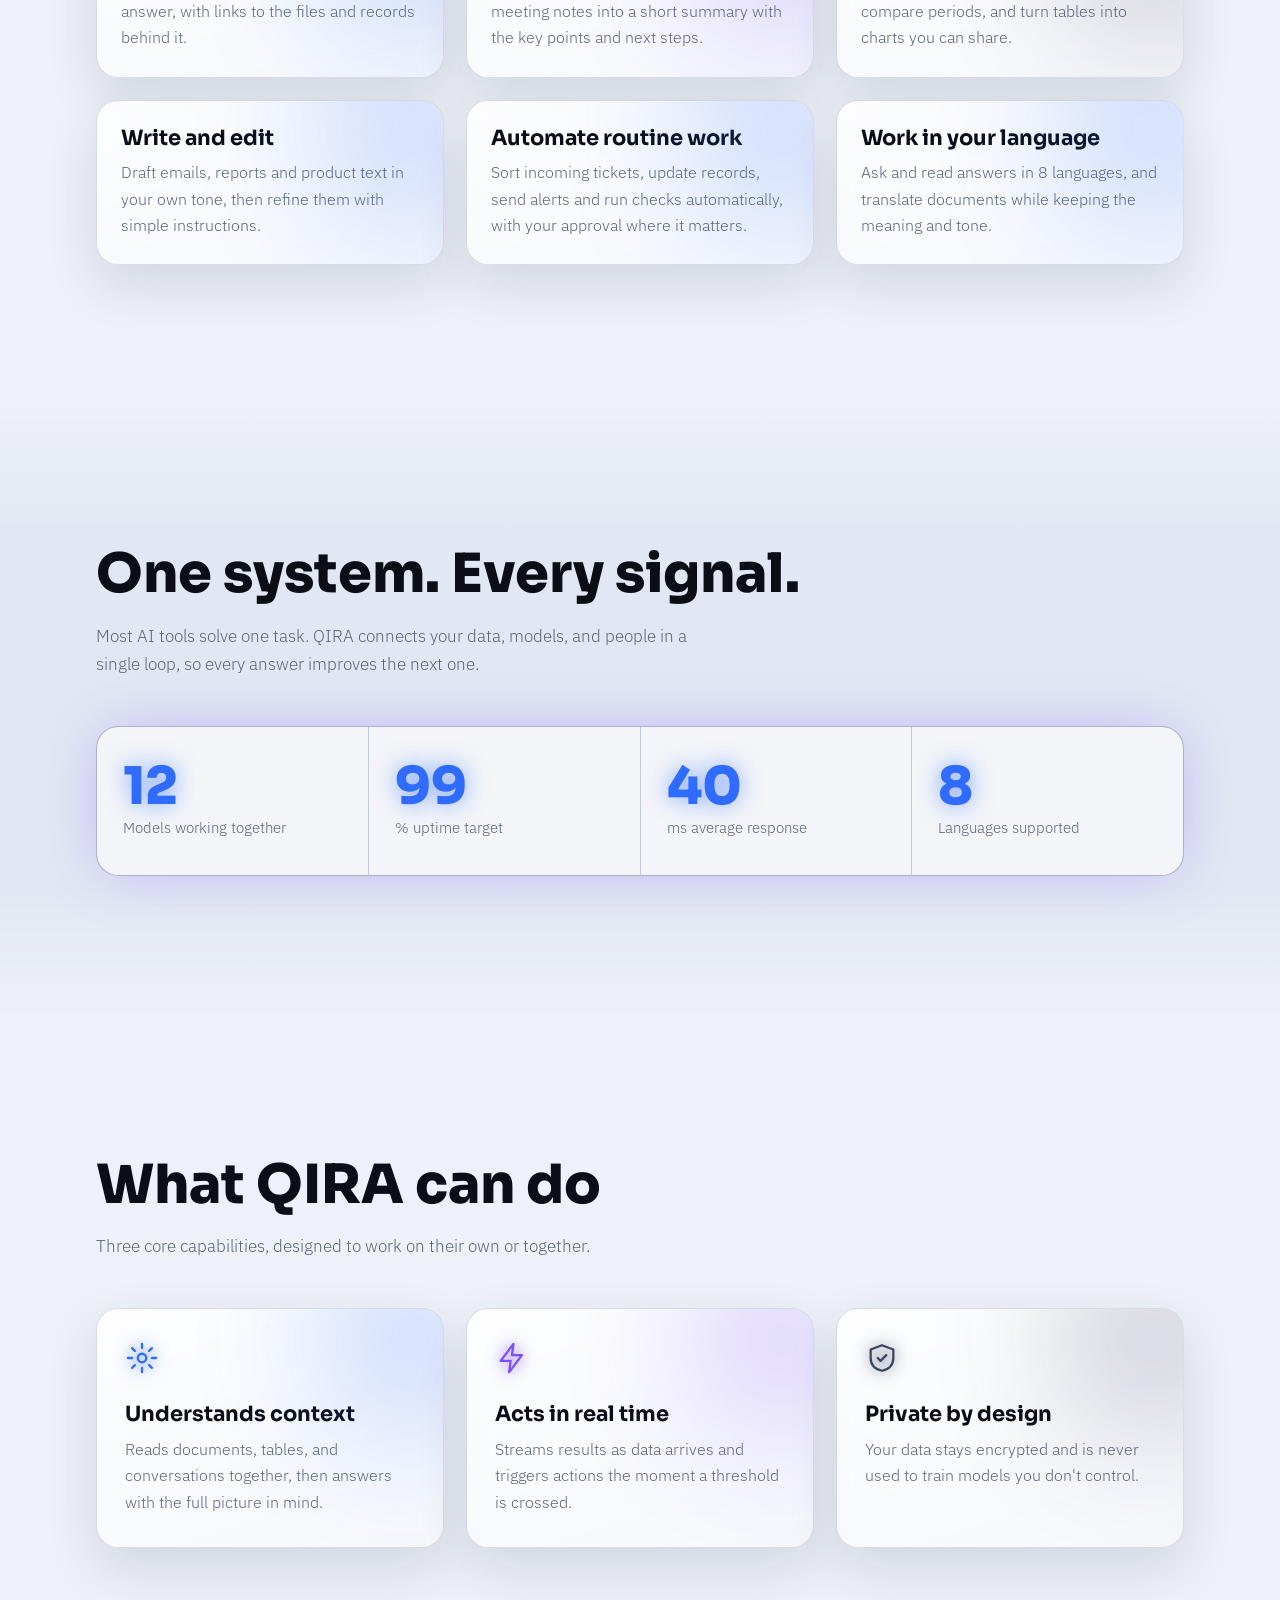
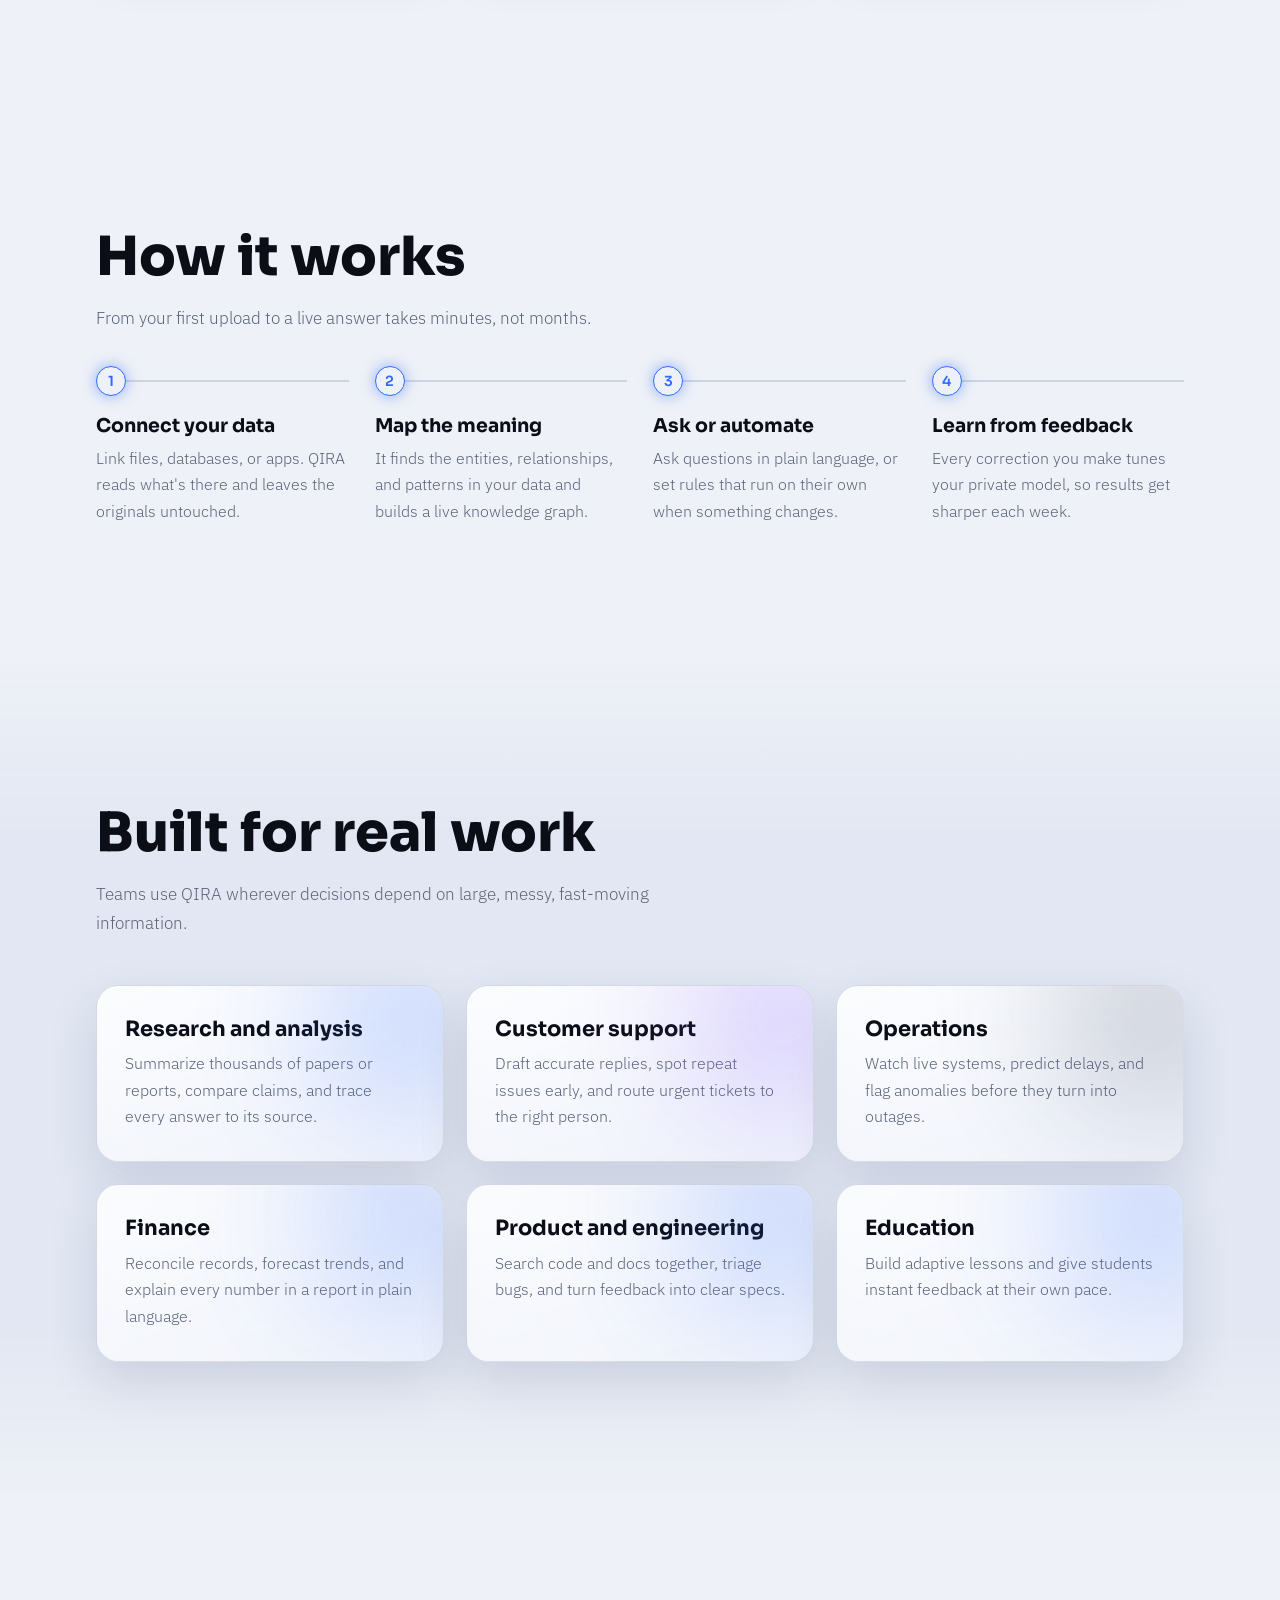
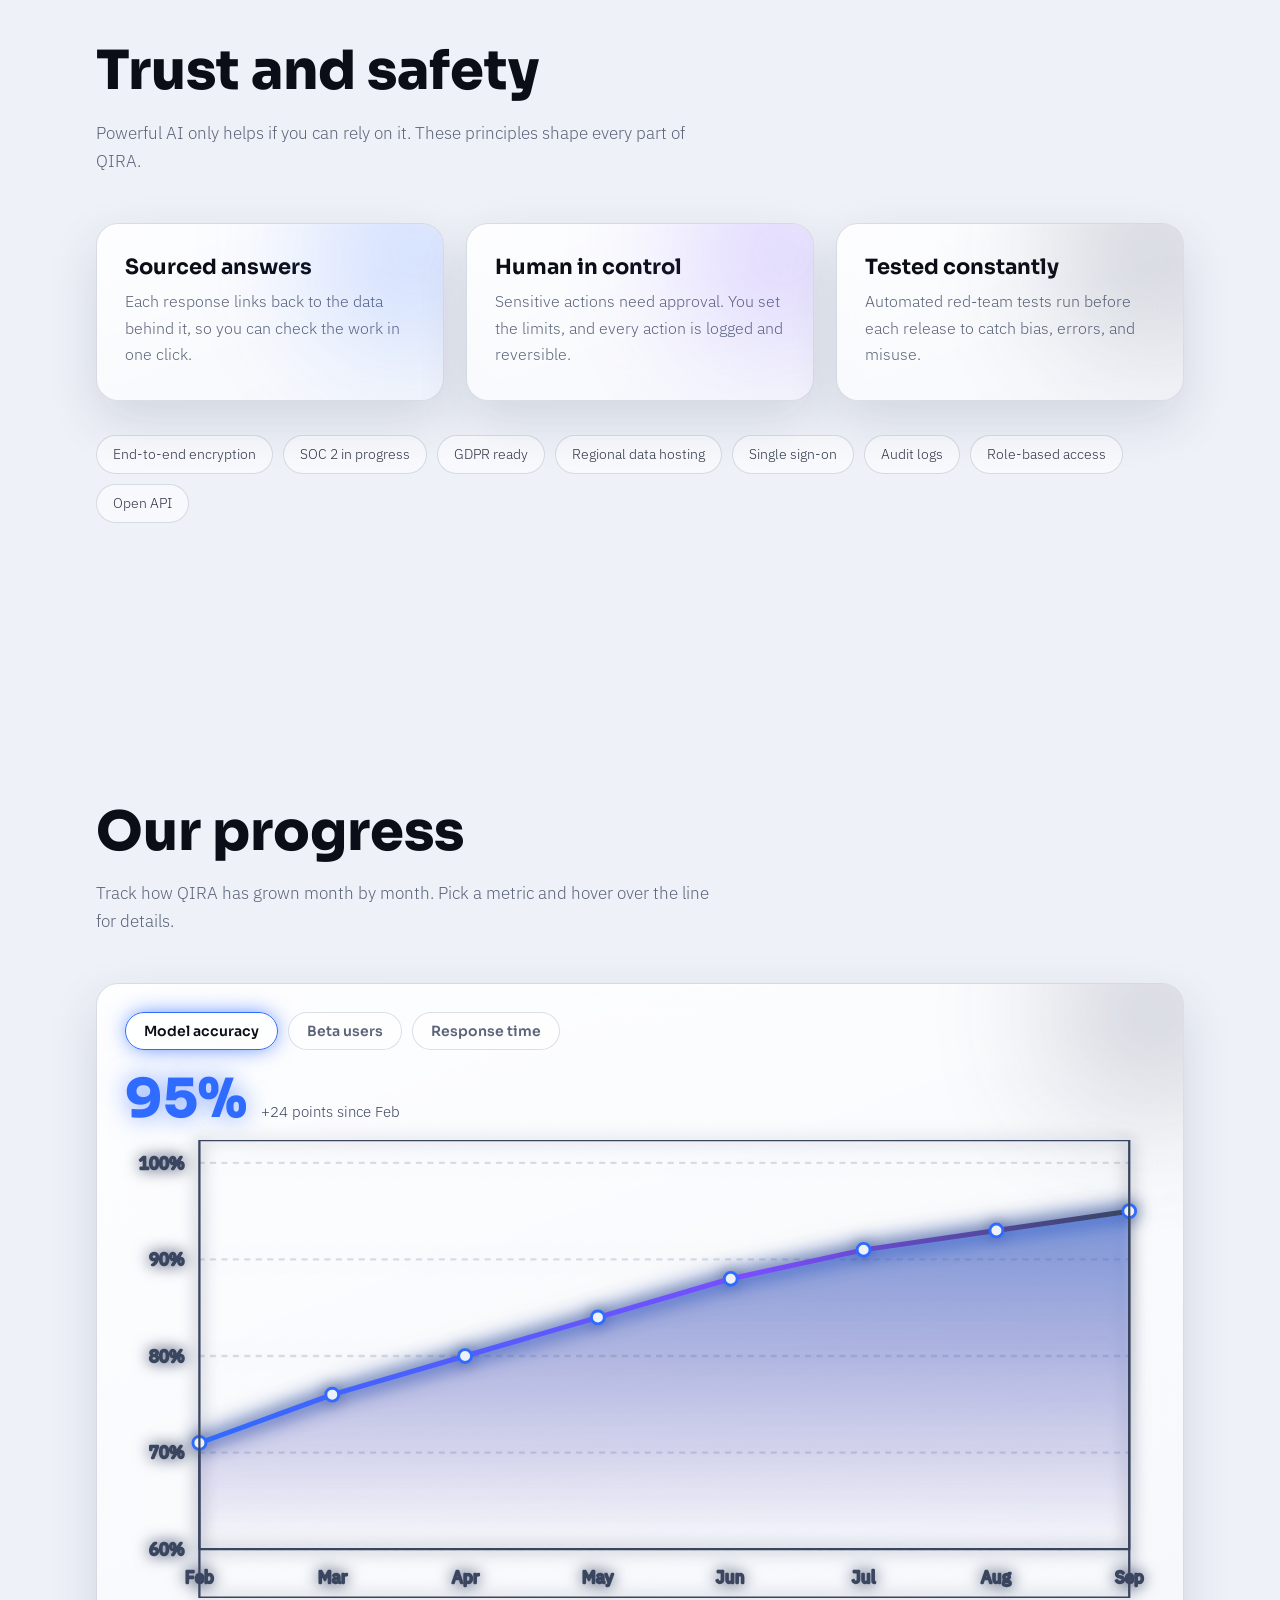
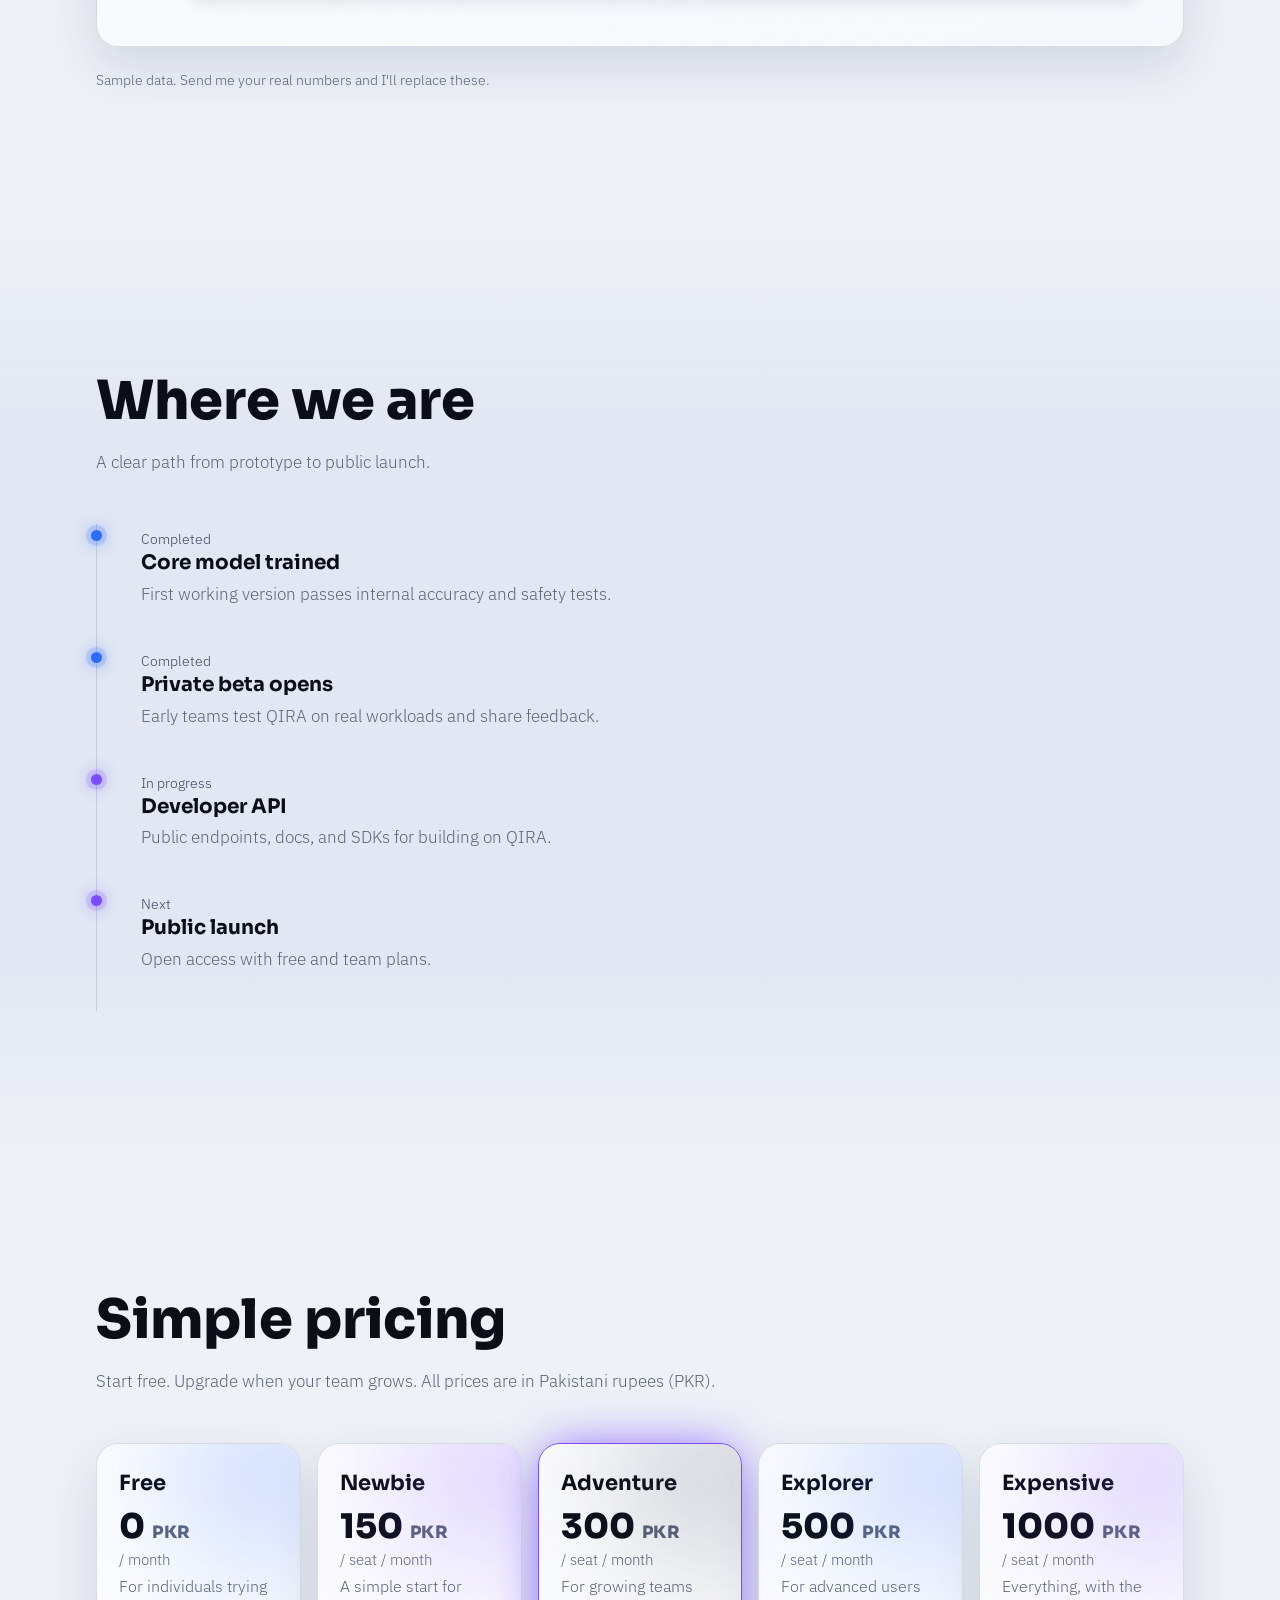
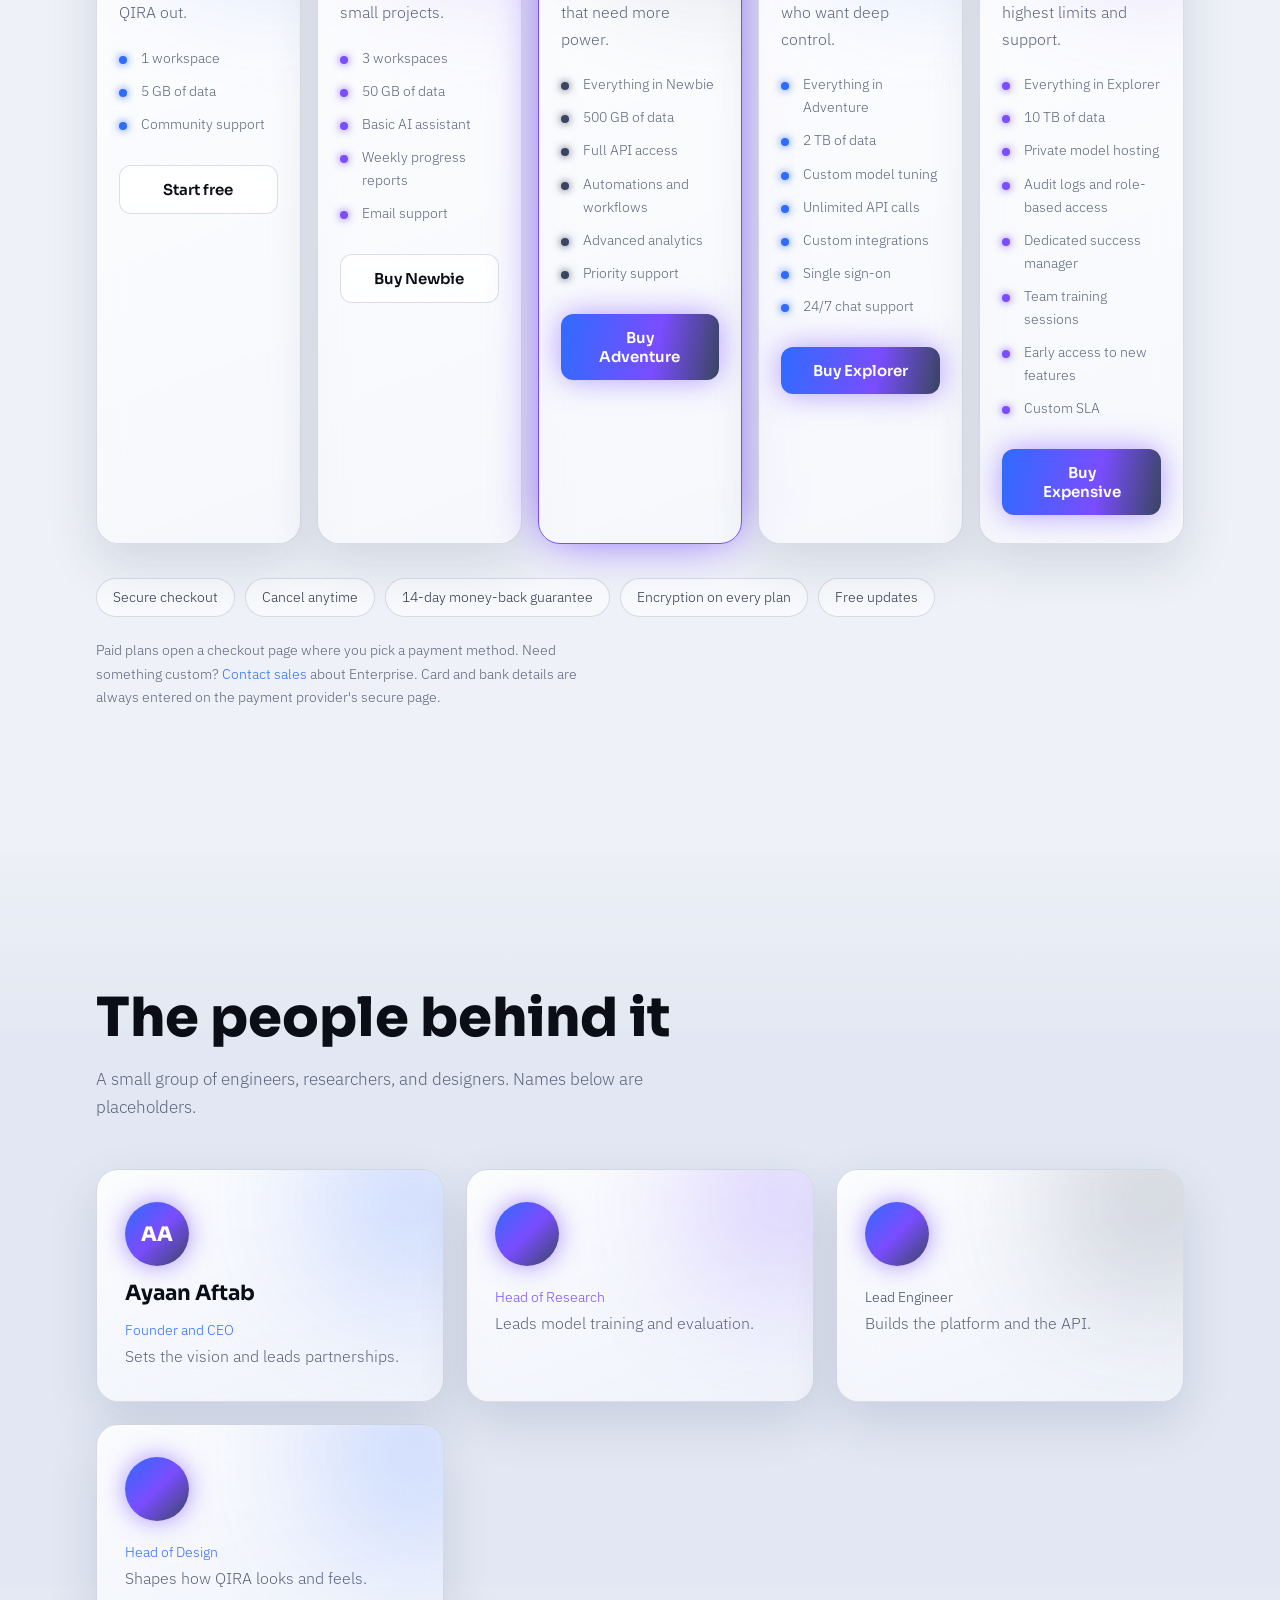
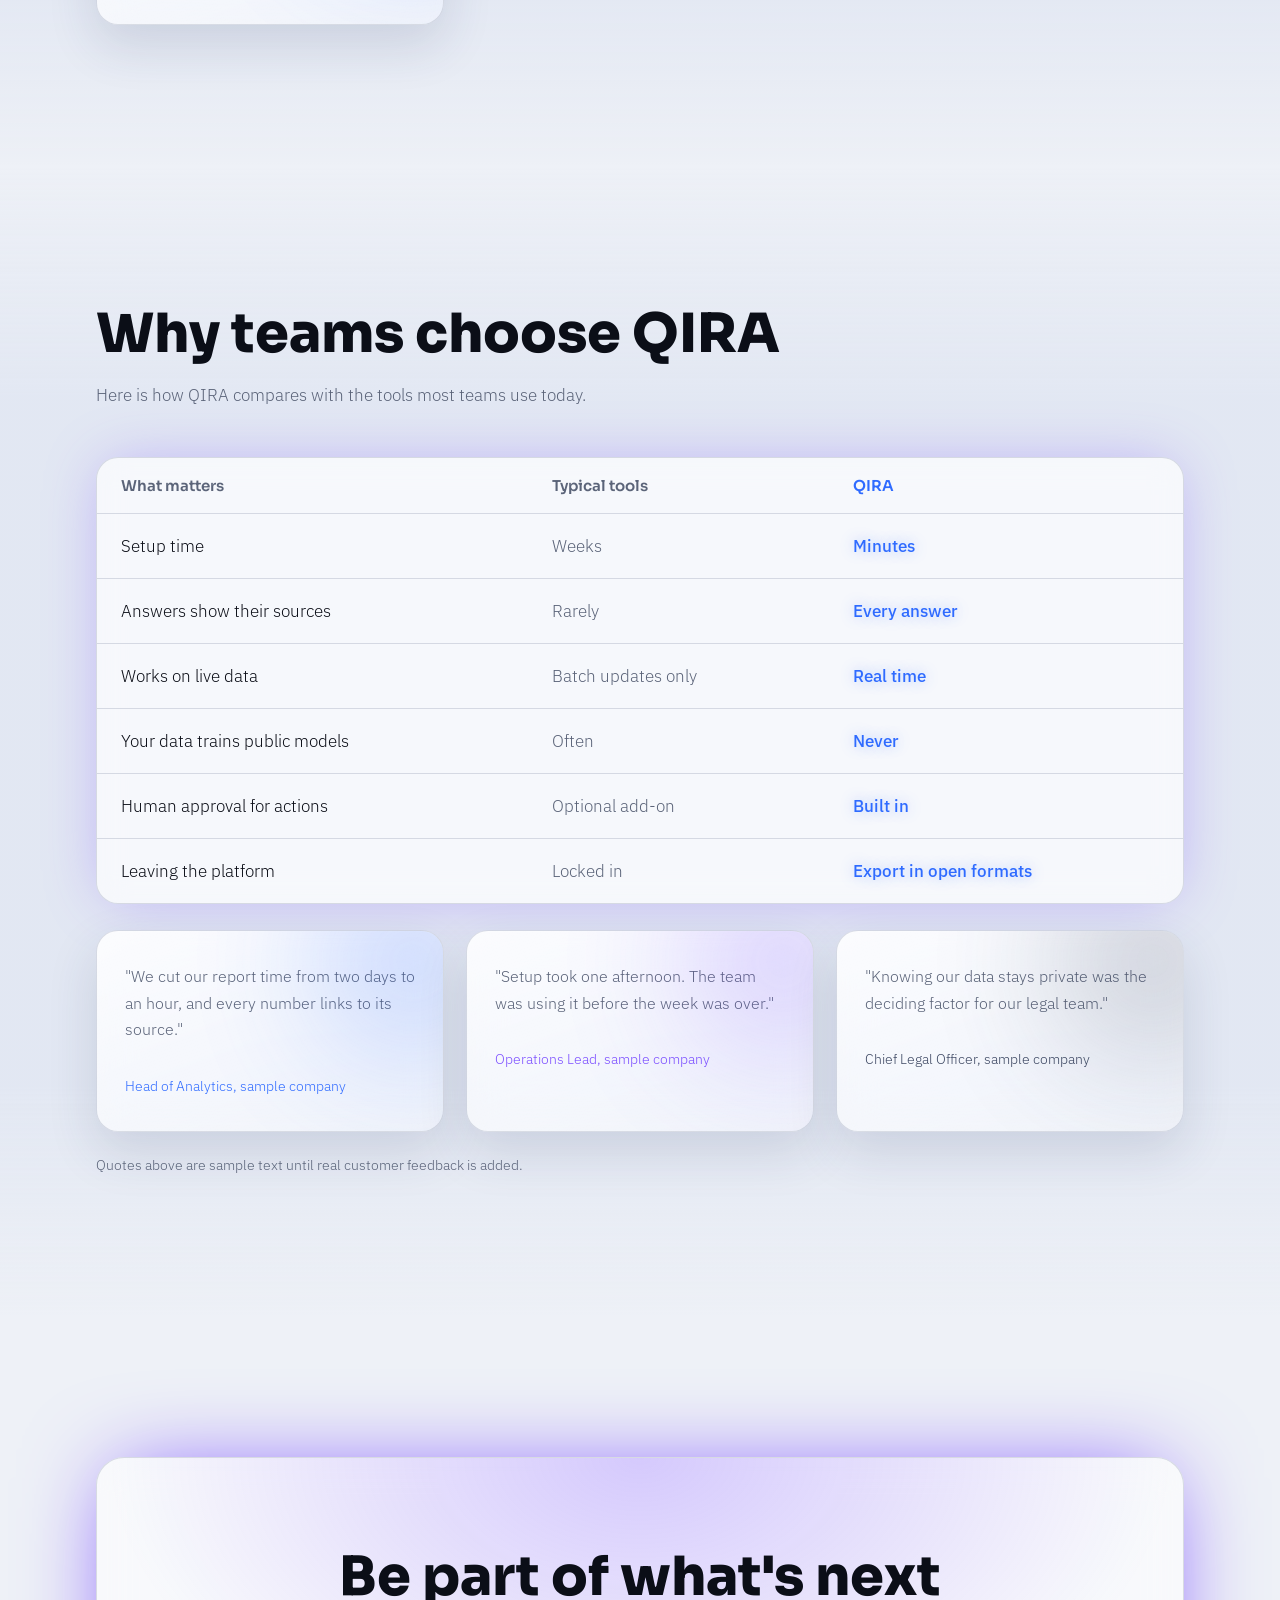
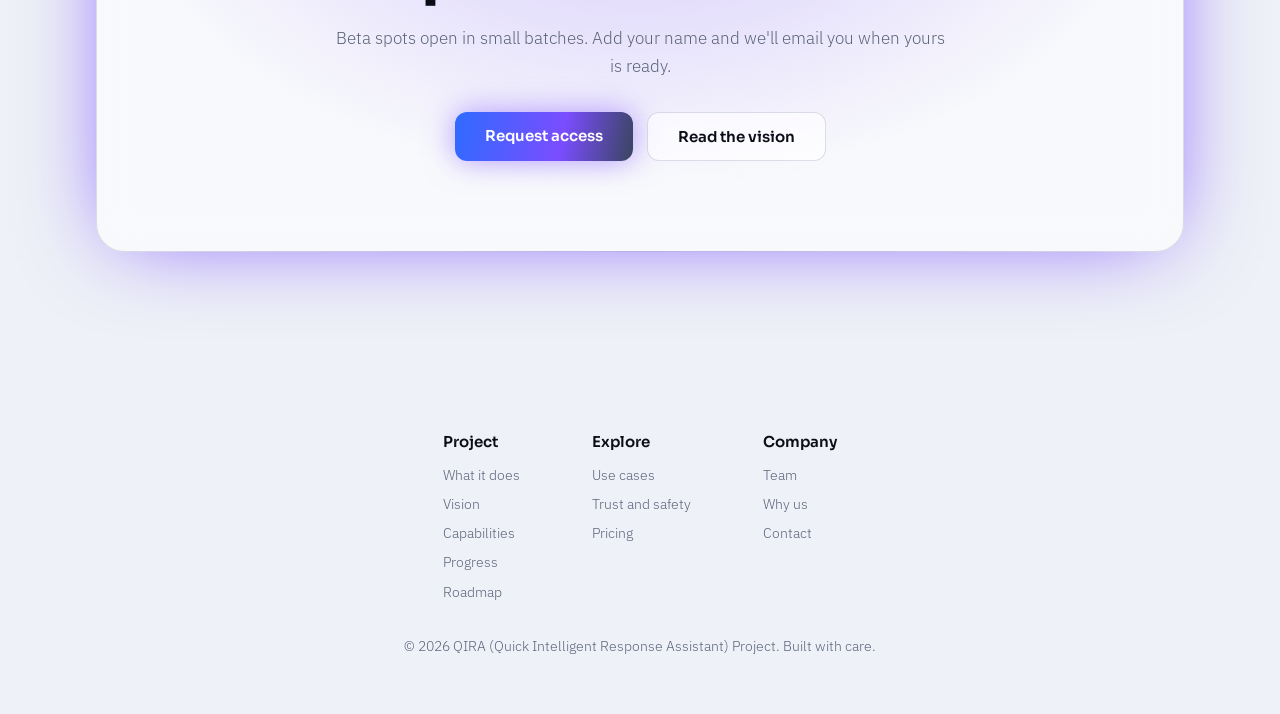
==== commit f2bdf3aa: "Update index.html" ====
--- a/index.html
+++ b/index.html
@@ -90,7 +90,7 @@
 .card h3{font-size:21px;margin-bottom:10px}
 .card p{color:var(--dim);font-size:16px}
 .card:nth-child(2){--c:var(--pu)}.card:nth-child(3){--c:var(--pk)}
-  <a href="/chat/" class="talk-qira-btn">Talk to QIRA</a>
+
 /* ---------- stats ---------- */
 .stats{display:grid;grid-template-columns:repeat(auto-fit,minmax(170px,1fr));gap:1px;border:1px solid var(--edge);border-radius:22px;overflow:hidden;background:var(--edge);box-shadow:0 0 60px -10px rgba(var(--pu-rgb),.4)}
 .stat{background:rgba(var(--bg2-rgb),.8);padding:34px 26px;backdrop-filter:blur(14px)}
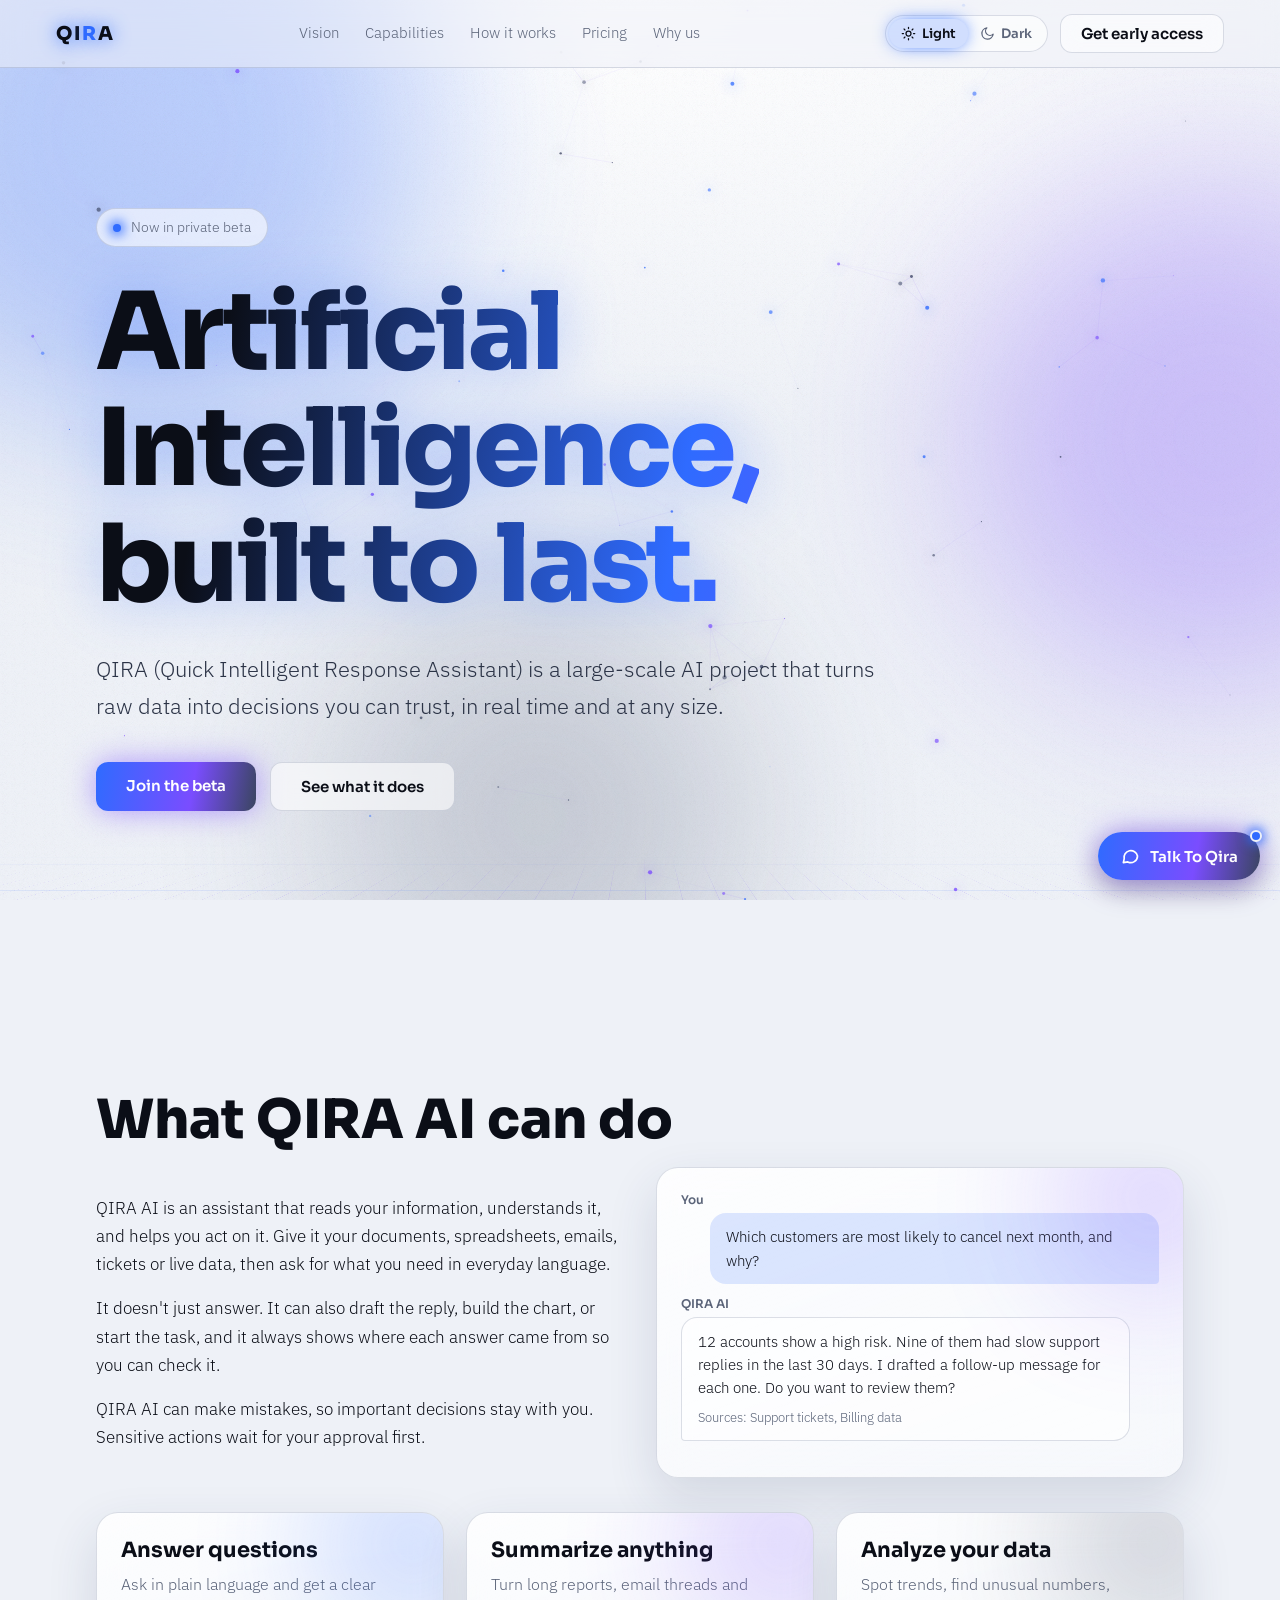
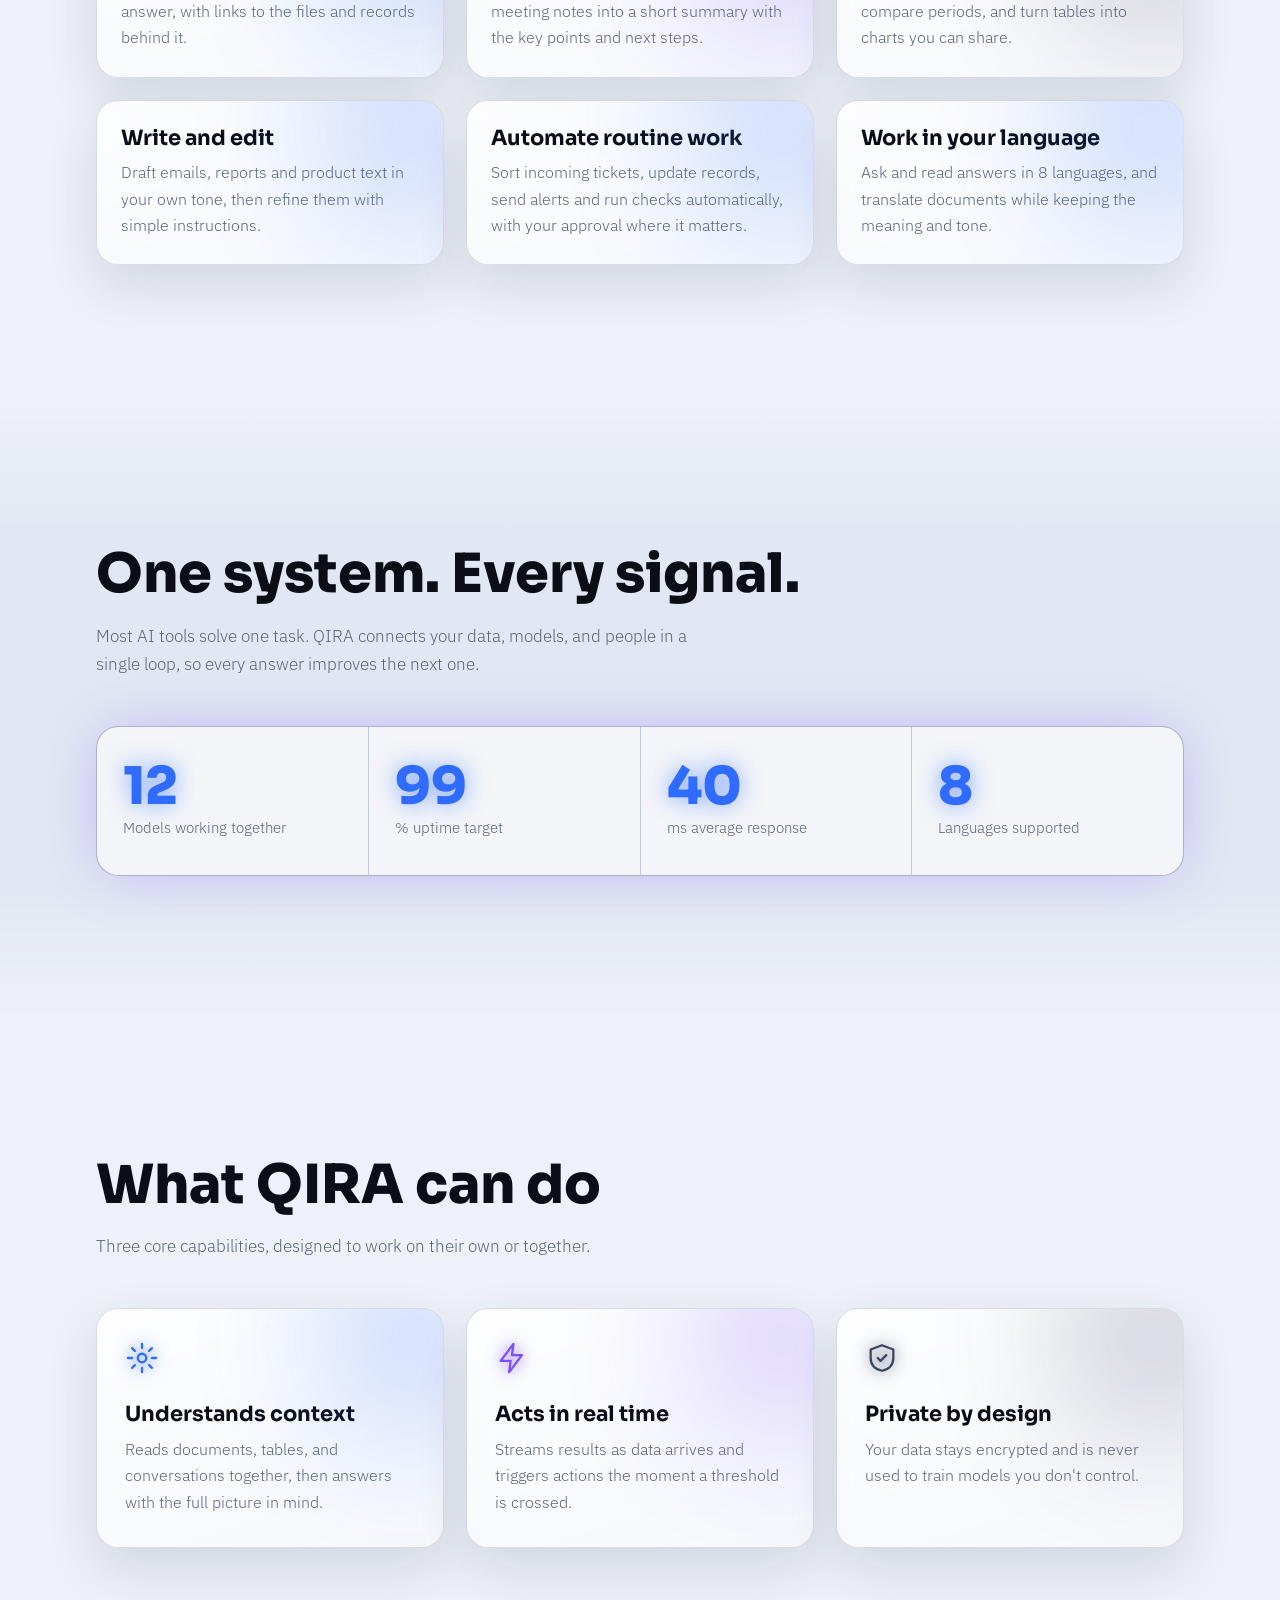
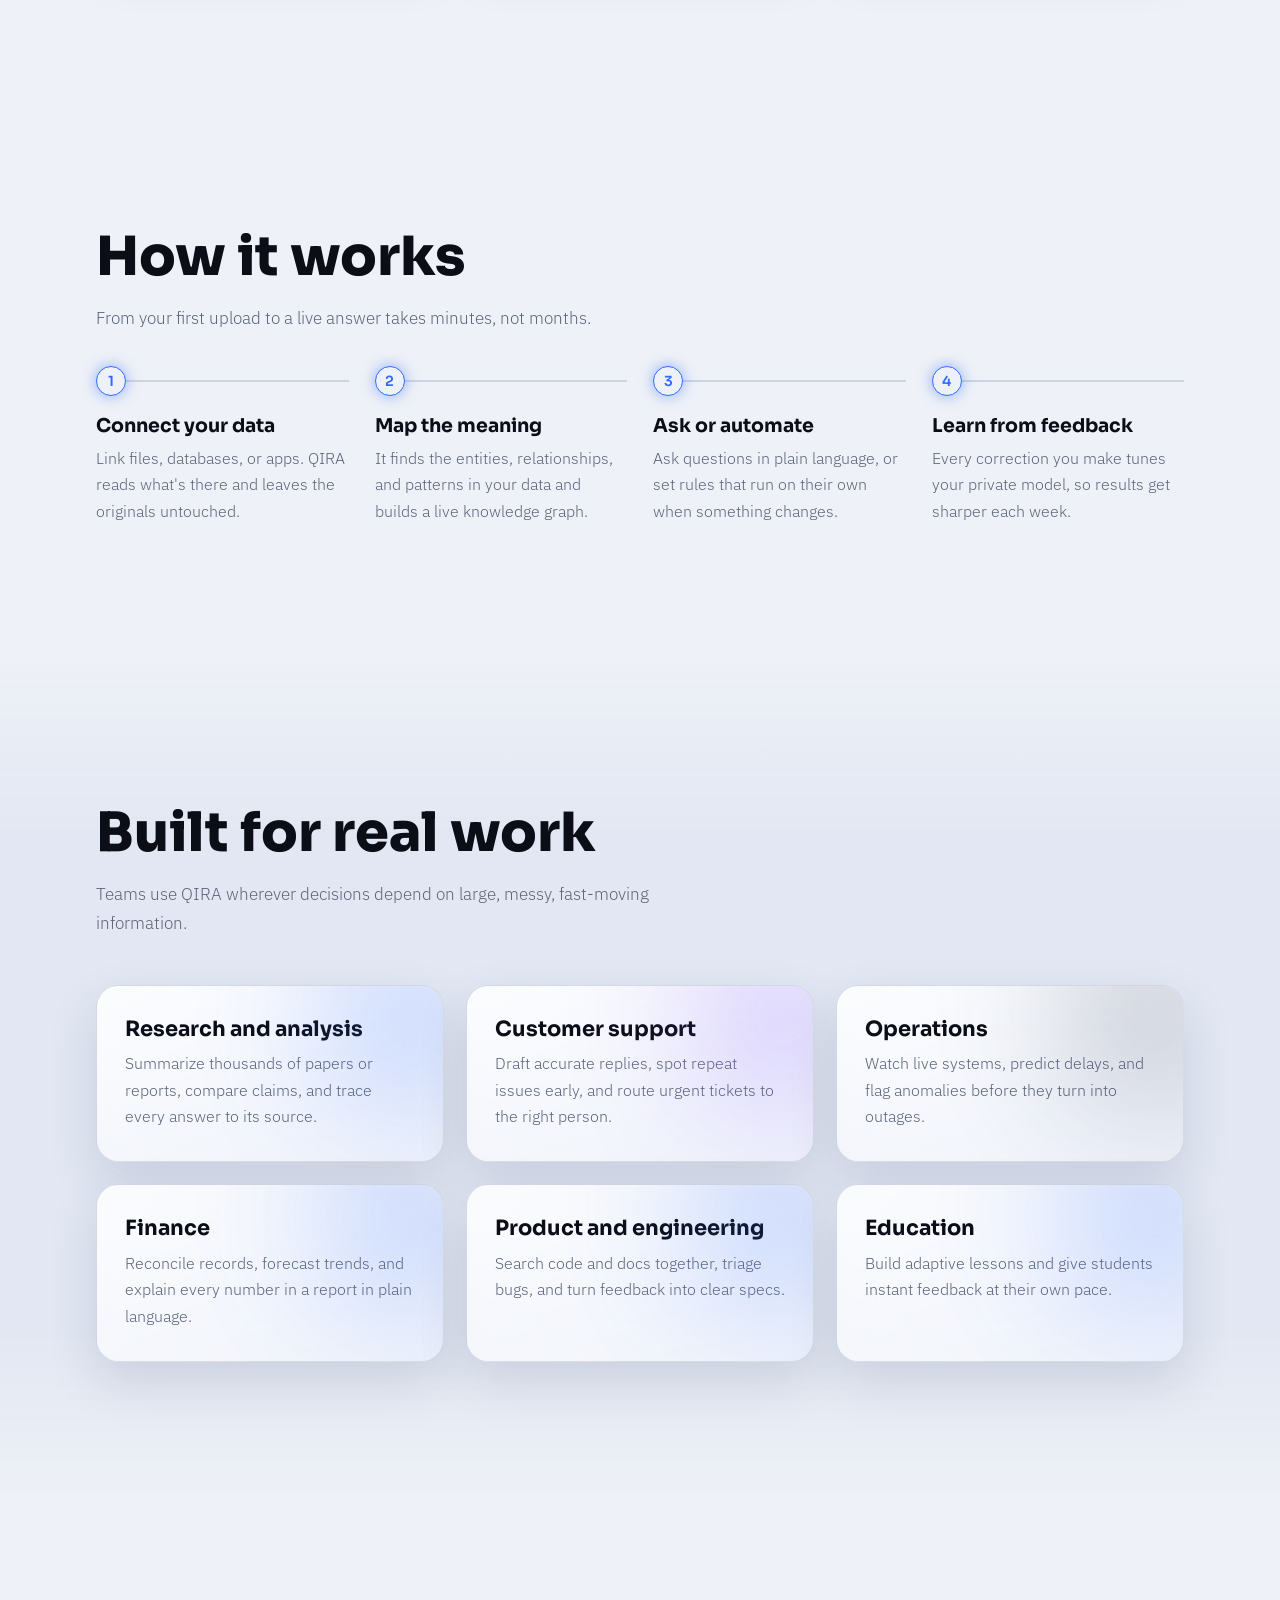
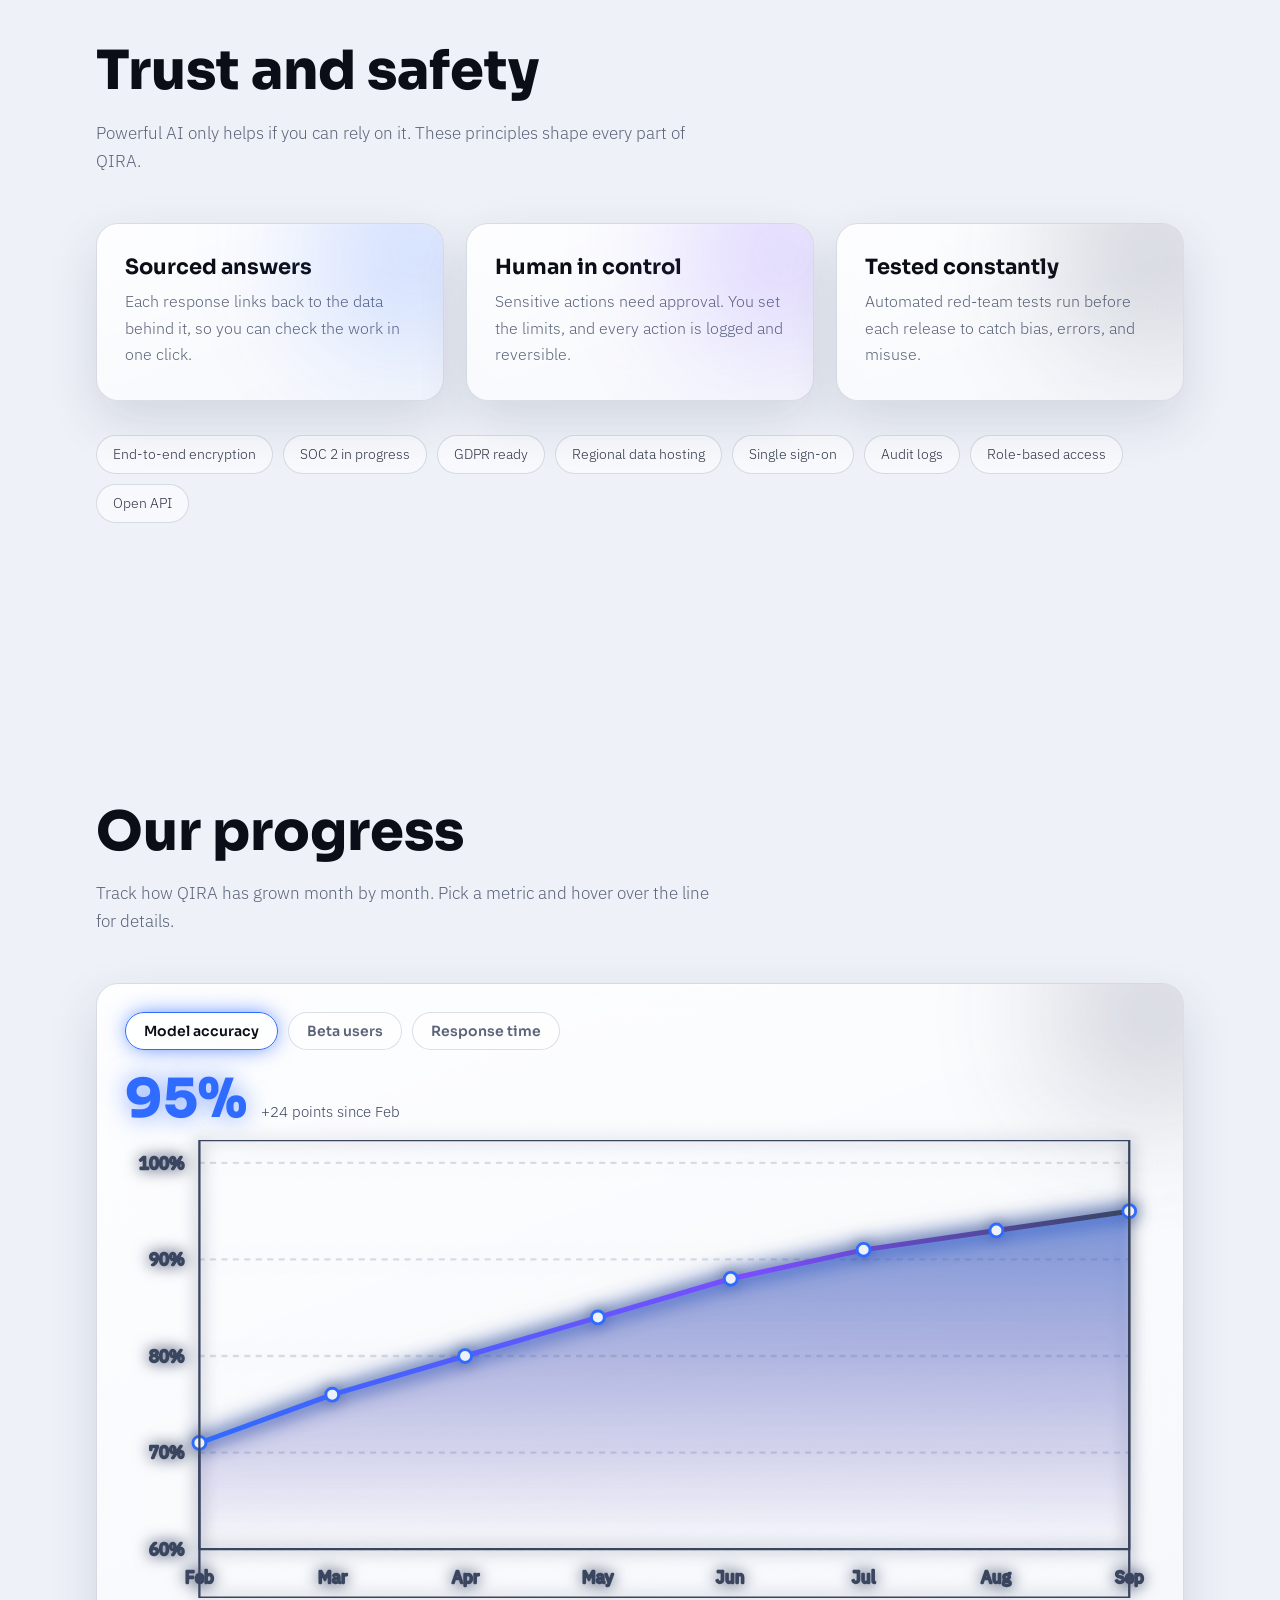
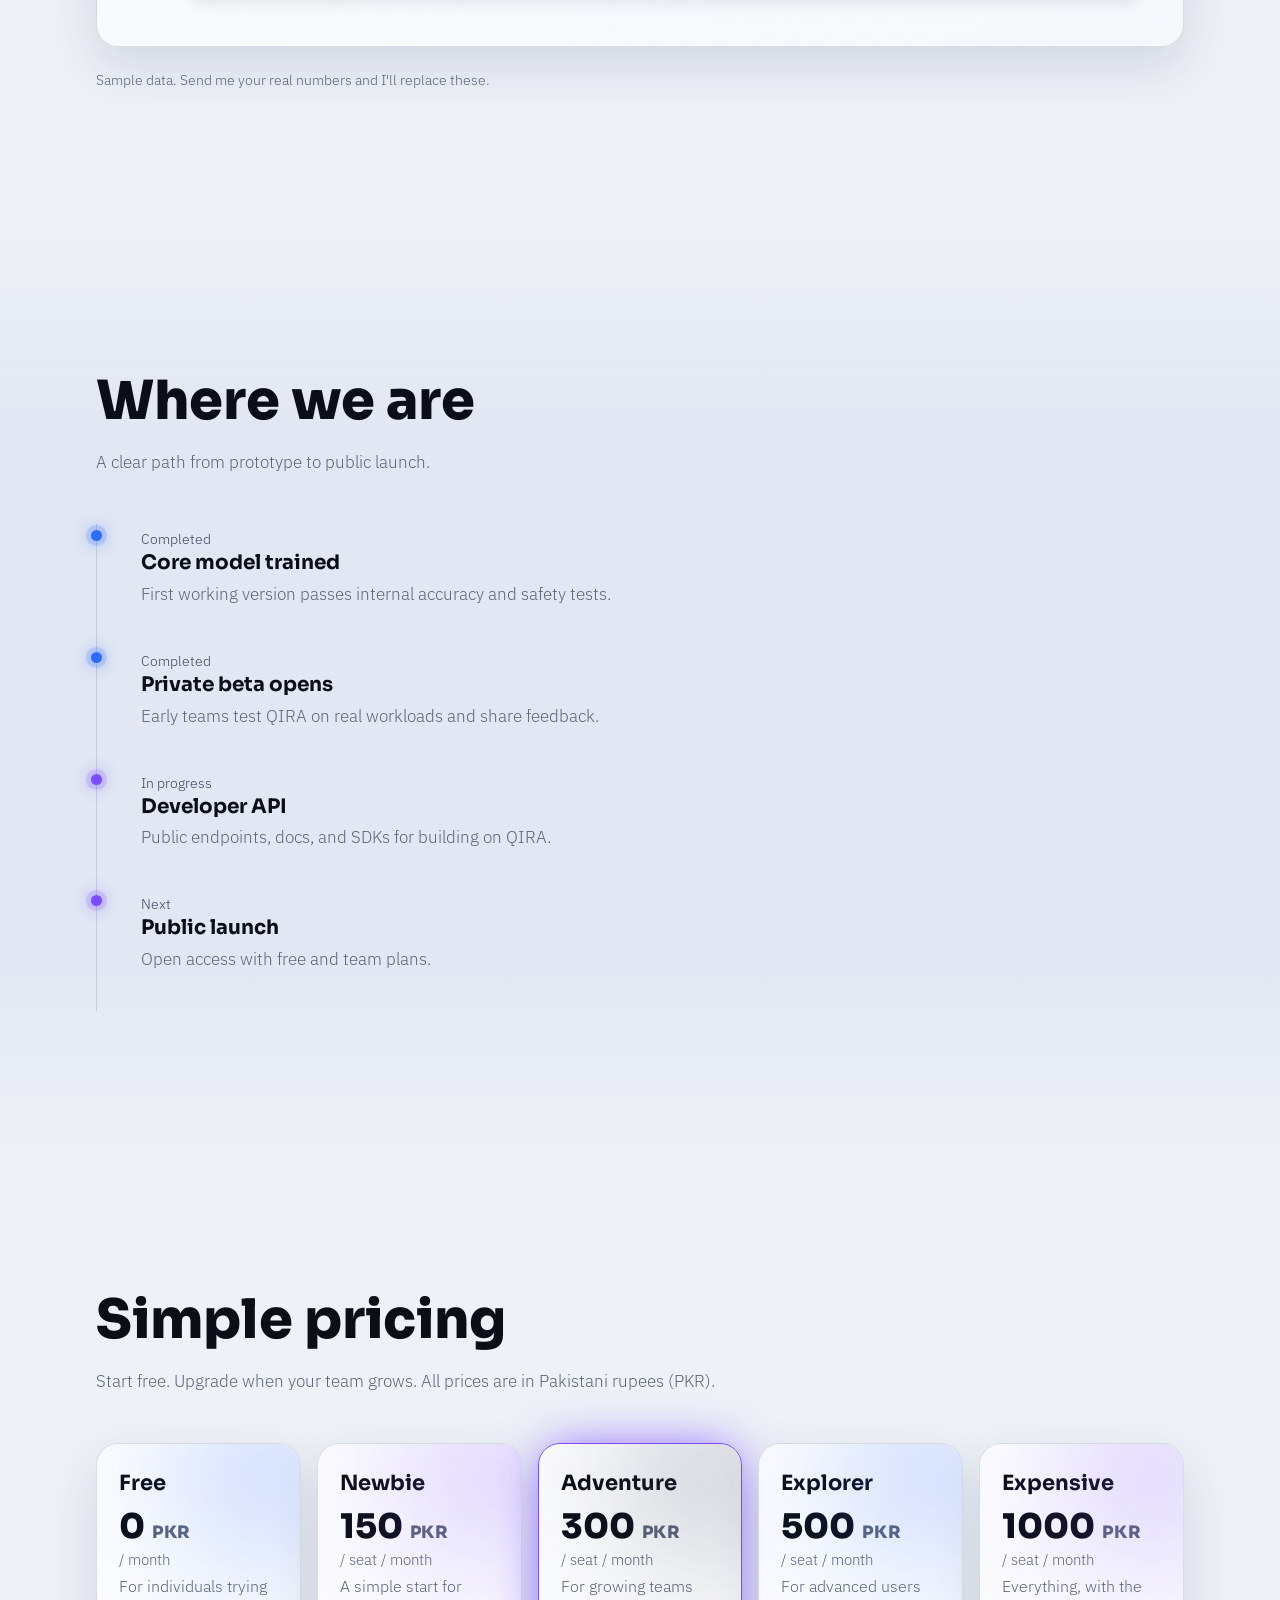
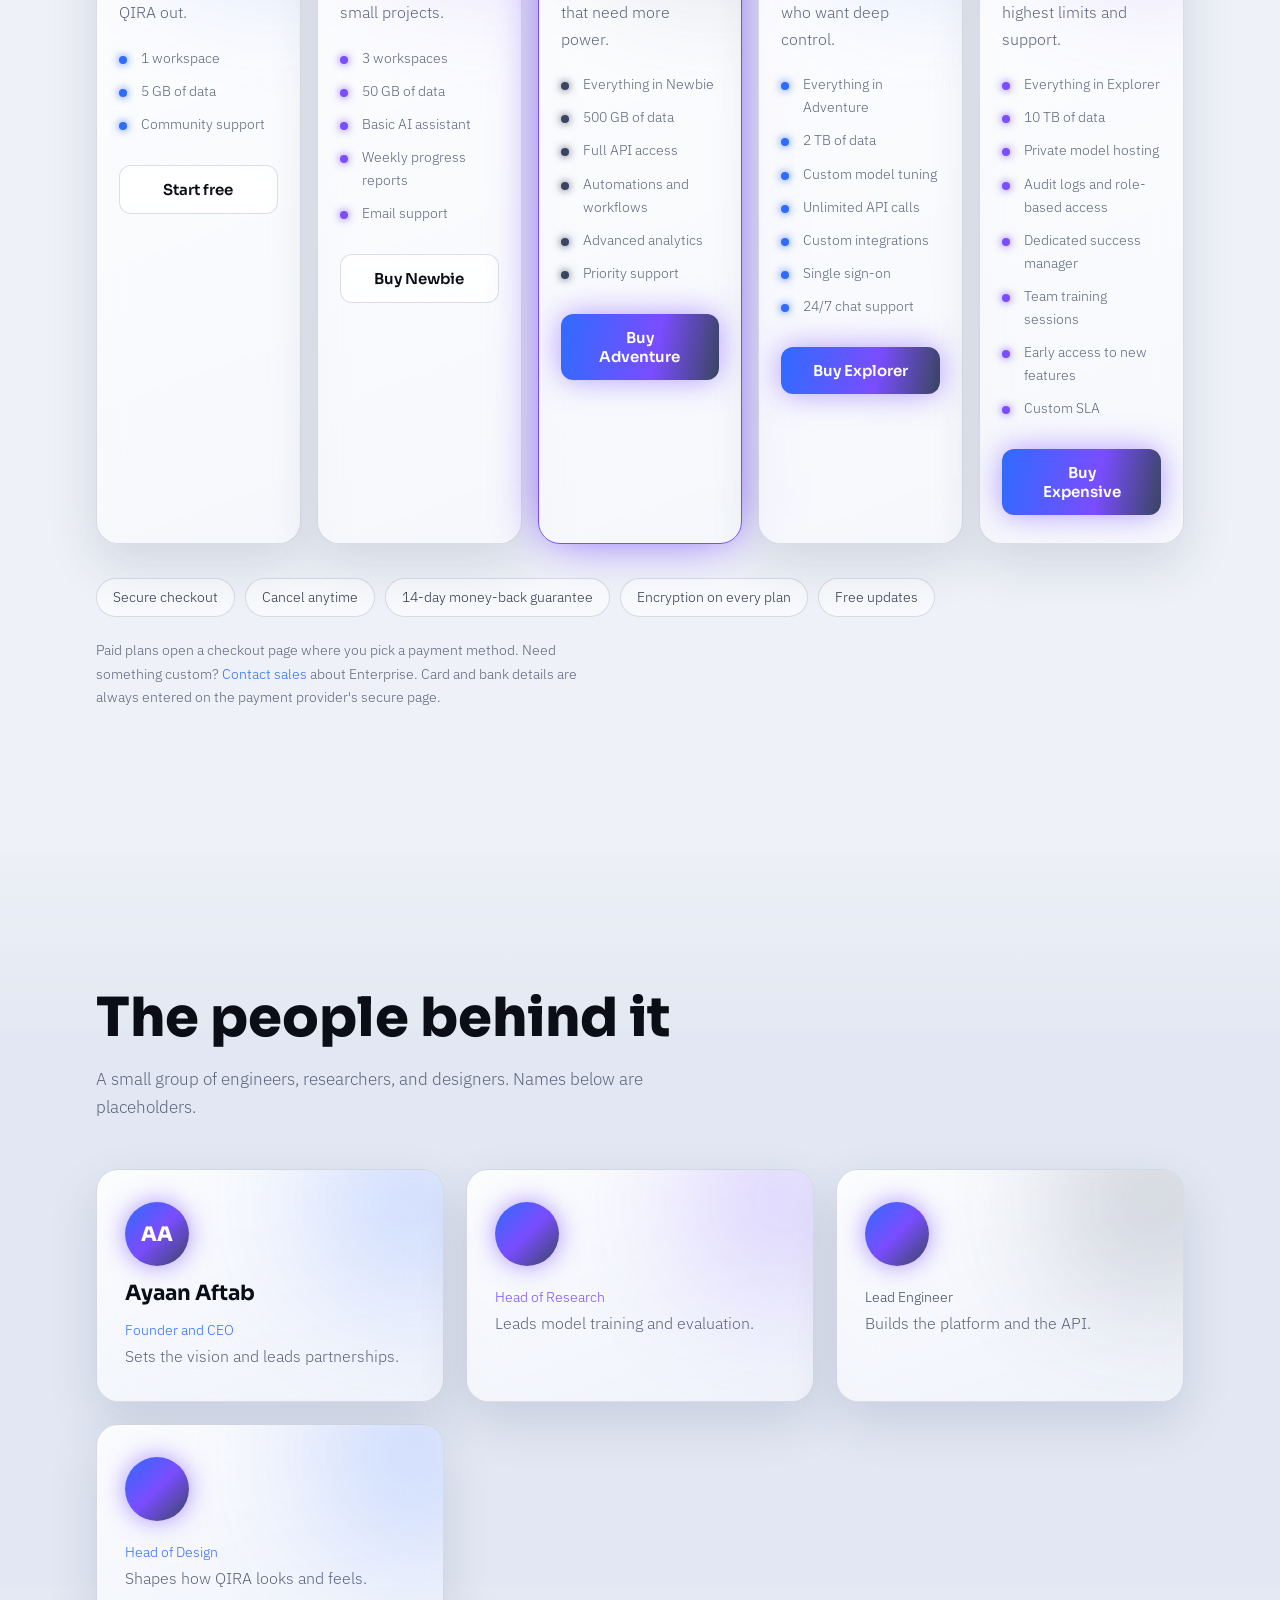
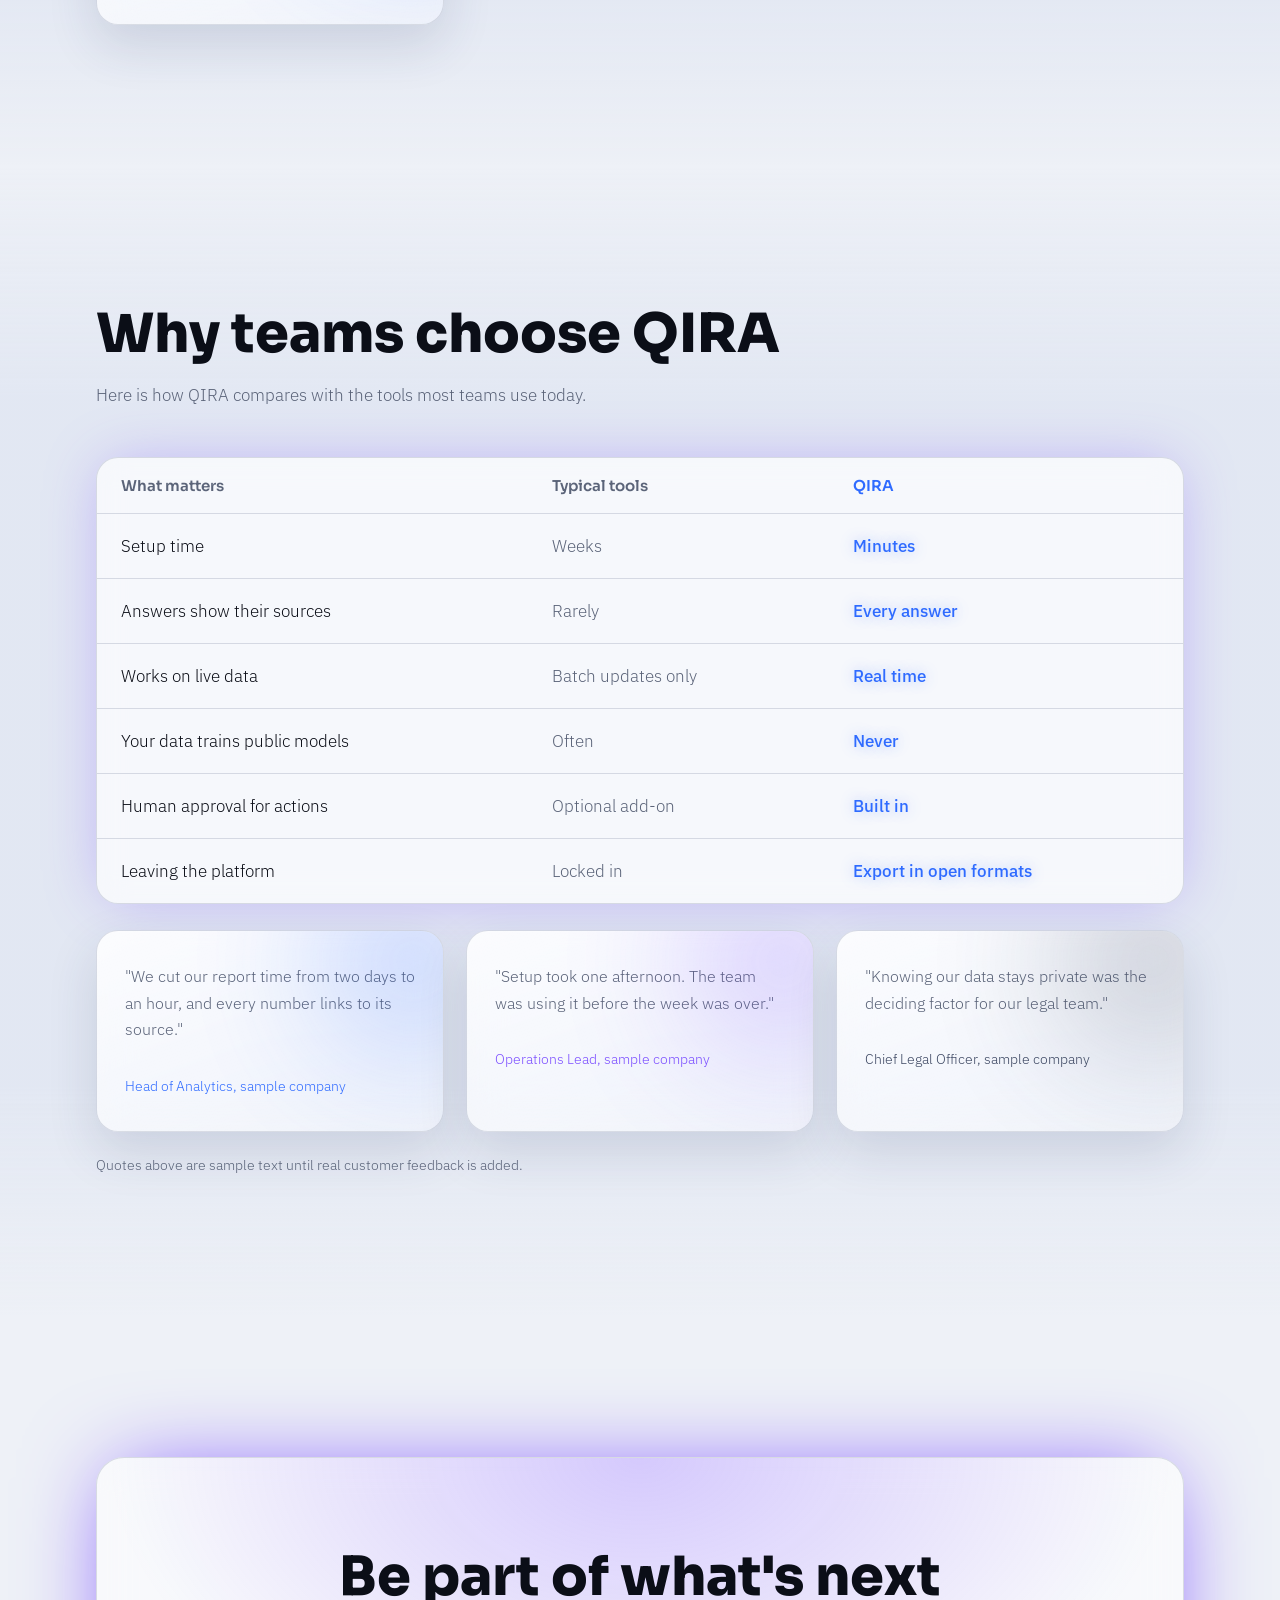
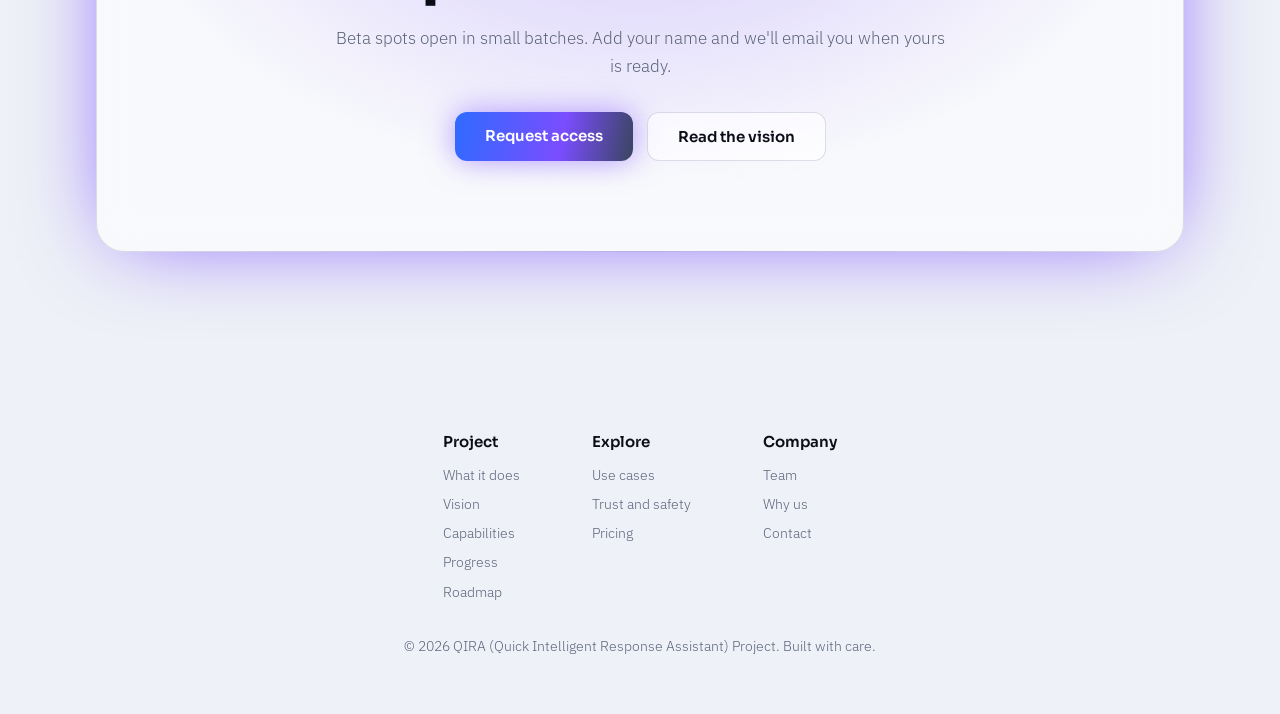
==== commit 2713f5fe: "Update index.html" ====
--- a/index.html
+++ b/index.html
@@ -195,6 +195,14 @@
 .msg small{display:block;margin-top:8px;color:var(--dim);font-size:13px}
 .chat .who{font:600 12px Sora,sans-serif;color:var(--dim);margin-bottom:6px}
 .abil .card{padding:26px 24px}
+
+/* ---------- Talk To Qira floating button ---------- */
+.talk{position:fixed;right:calc(20px + env(safe-area-inset-right,0px));bottom:calc(20px + env(safe-area-inset-bottom,0px));z-index:50;display:inline-flex;align-items:center;gap:10px;padding:14px 22px;border-radius:99px;font:600 15px Sora,sans-serif;color:var(--onbtn);background:linear-gradient(100deg,var(--cy),var(--pu) 60%,var(--pk));box-shadow:0 0 30px rgba(var(--pu-rgb),.55),0 10px 28px rgba(0,0,0,.28);transition:transform .25s,box-shadow .25s}
+.talk:hover{transform:translateY(-3px);box-shadow:0 0 52px rgba(var(--cy-rgb),.75),0 14px 32px rgba(0,0,0,.3)}
+.talk svg{width:20px;height:20px;fill:none;stroke:currentColor;stroke-width:2;stroke-linecap:round;stroke-linejoin:round;flex:none}
+.talk i{position:absolute;top:-2px;right:-2px;width:12px;height:12px;border-radius:50%;background:var(--cy);border:2px solid var(--bg);box-shadow:0 0 12px 2px var(--cy);animation:pulse 2s infinite}
+@media(max-width:560px){.talk{right:calc(14px + env(safe-area-inset-right,0px));bottom:calc(14px + env(safe-area-inset-bottom,0px));padding:12px 18px;font-size:14px}}
+
 @media(prefers-reduced-motion:reduce){*{animation:none!important;transition:none!important}}
 </style>
 <script>try{var t=localStorage.getItem("onyx-theme");if(t)document.documentElement.setAttribute("data-theme",t)}catch(e){}</script>
@@ -431,6 +439,12 @@
 </div>
 
 <footer><div class="cols"><div><h4>Project</h4><a href="#abilities">What it does</a><a href="#about">Vision</a><a href="#features">Capabilities</a><a href="#progress">Progress</a><a href="#roadmap">Roadmap</a></div><div><h4>Explore</h4><a href="#usecases">Use cases</a><a href="#trust">Trust and safety</a><a href="#pricing">Pricing</a></div><div><h4>Company</h4><a href="#team">Team</a><a href="#why">Why us</a><a href="#join">Contact</a></div></div>© 2026 QIRA (Quick Intelligent Response Assistant) Project. Built with care.</footer>
+
+<!-- Talk To Qira floating button (change href to your real chat link) -->
+<a class="talk" id="talk-qira" href="https://example.com/qira-chat" target="_blank" rel="noopener" aria-label="Talk To Qira">
+  <svg viewBox="0 0 24 24" aria-hidden="true"><path d="M21 12a8 8 0 0 1-11.6 7.1L4 20l1-4.6A8 8 0 1 1 21 12z"/></svg>
+  <span>Talk To Qira</span><i aria-hidden="true"></i>
+</a>
 
 <script>
 (function(){
@@ -537,3 +551,5 @@
 })();
 </script>
 
+</body>
+</html>
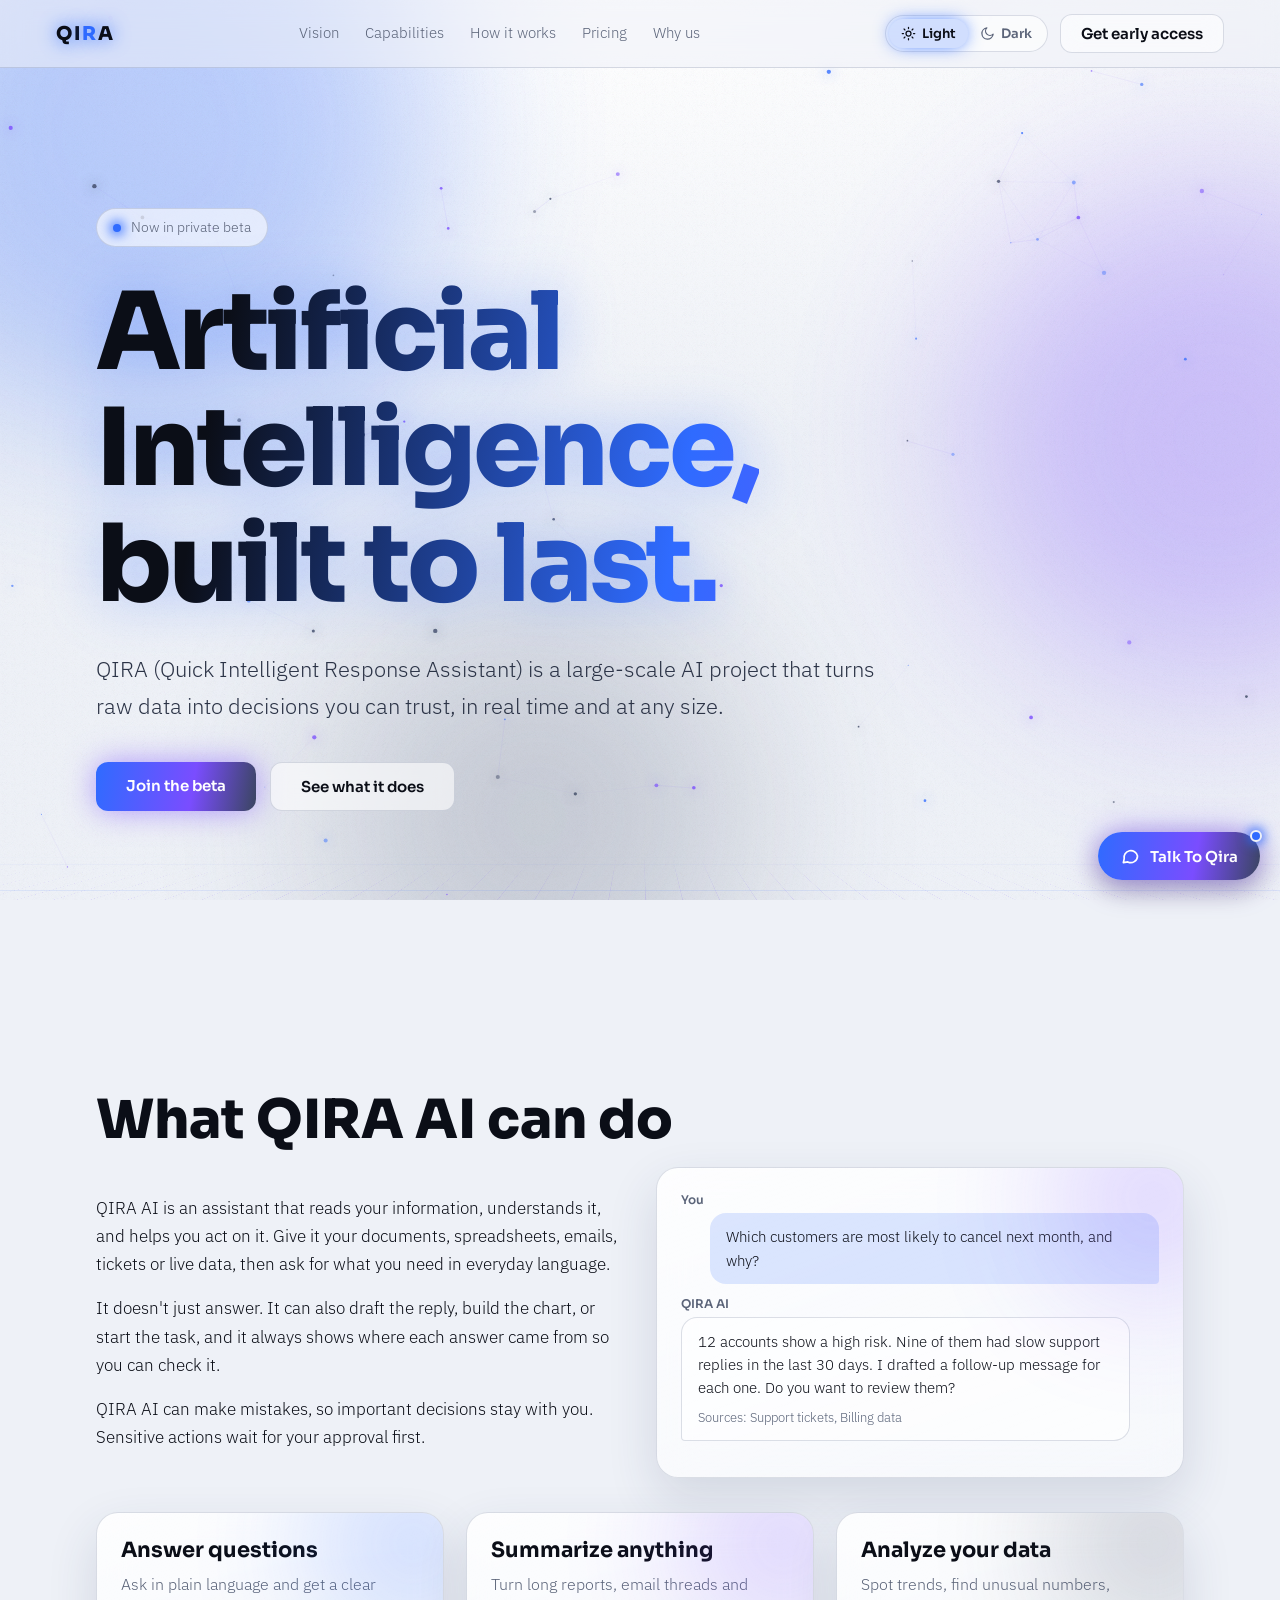
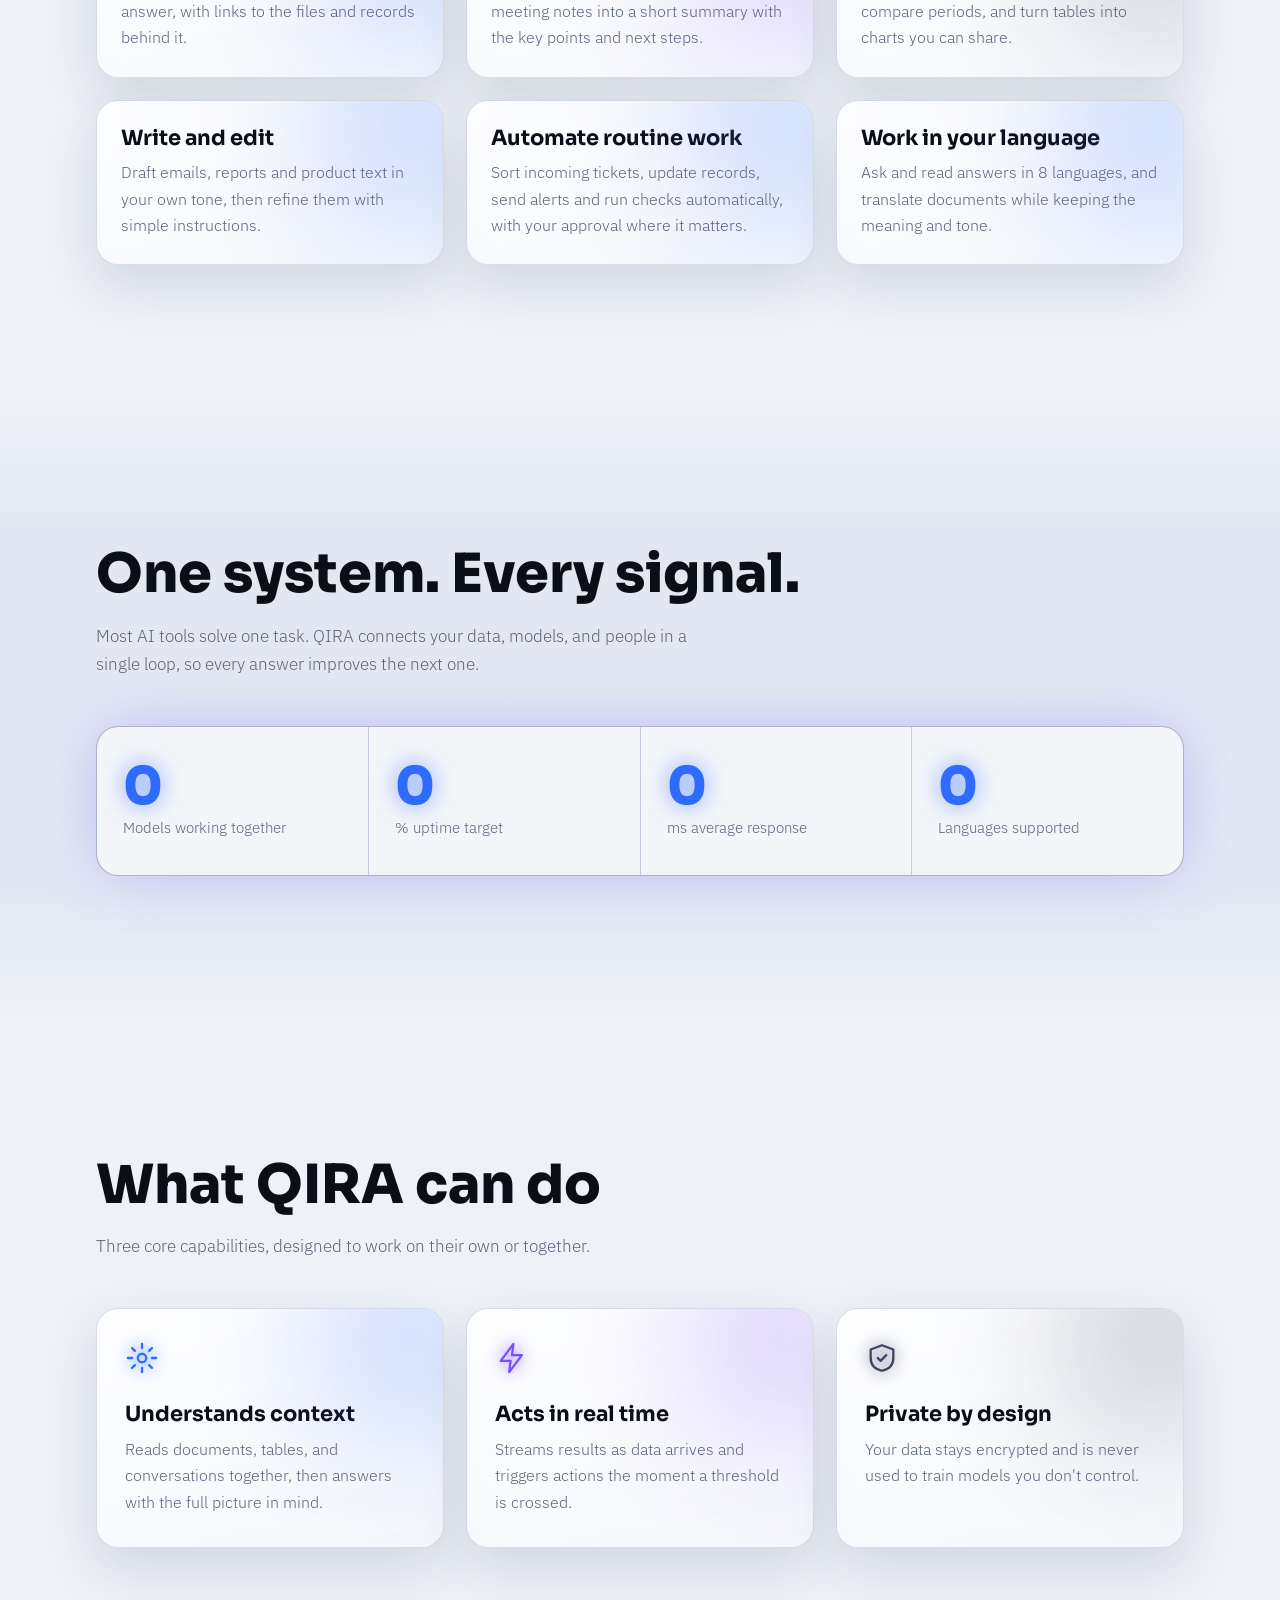
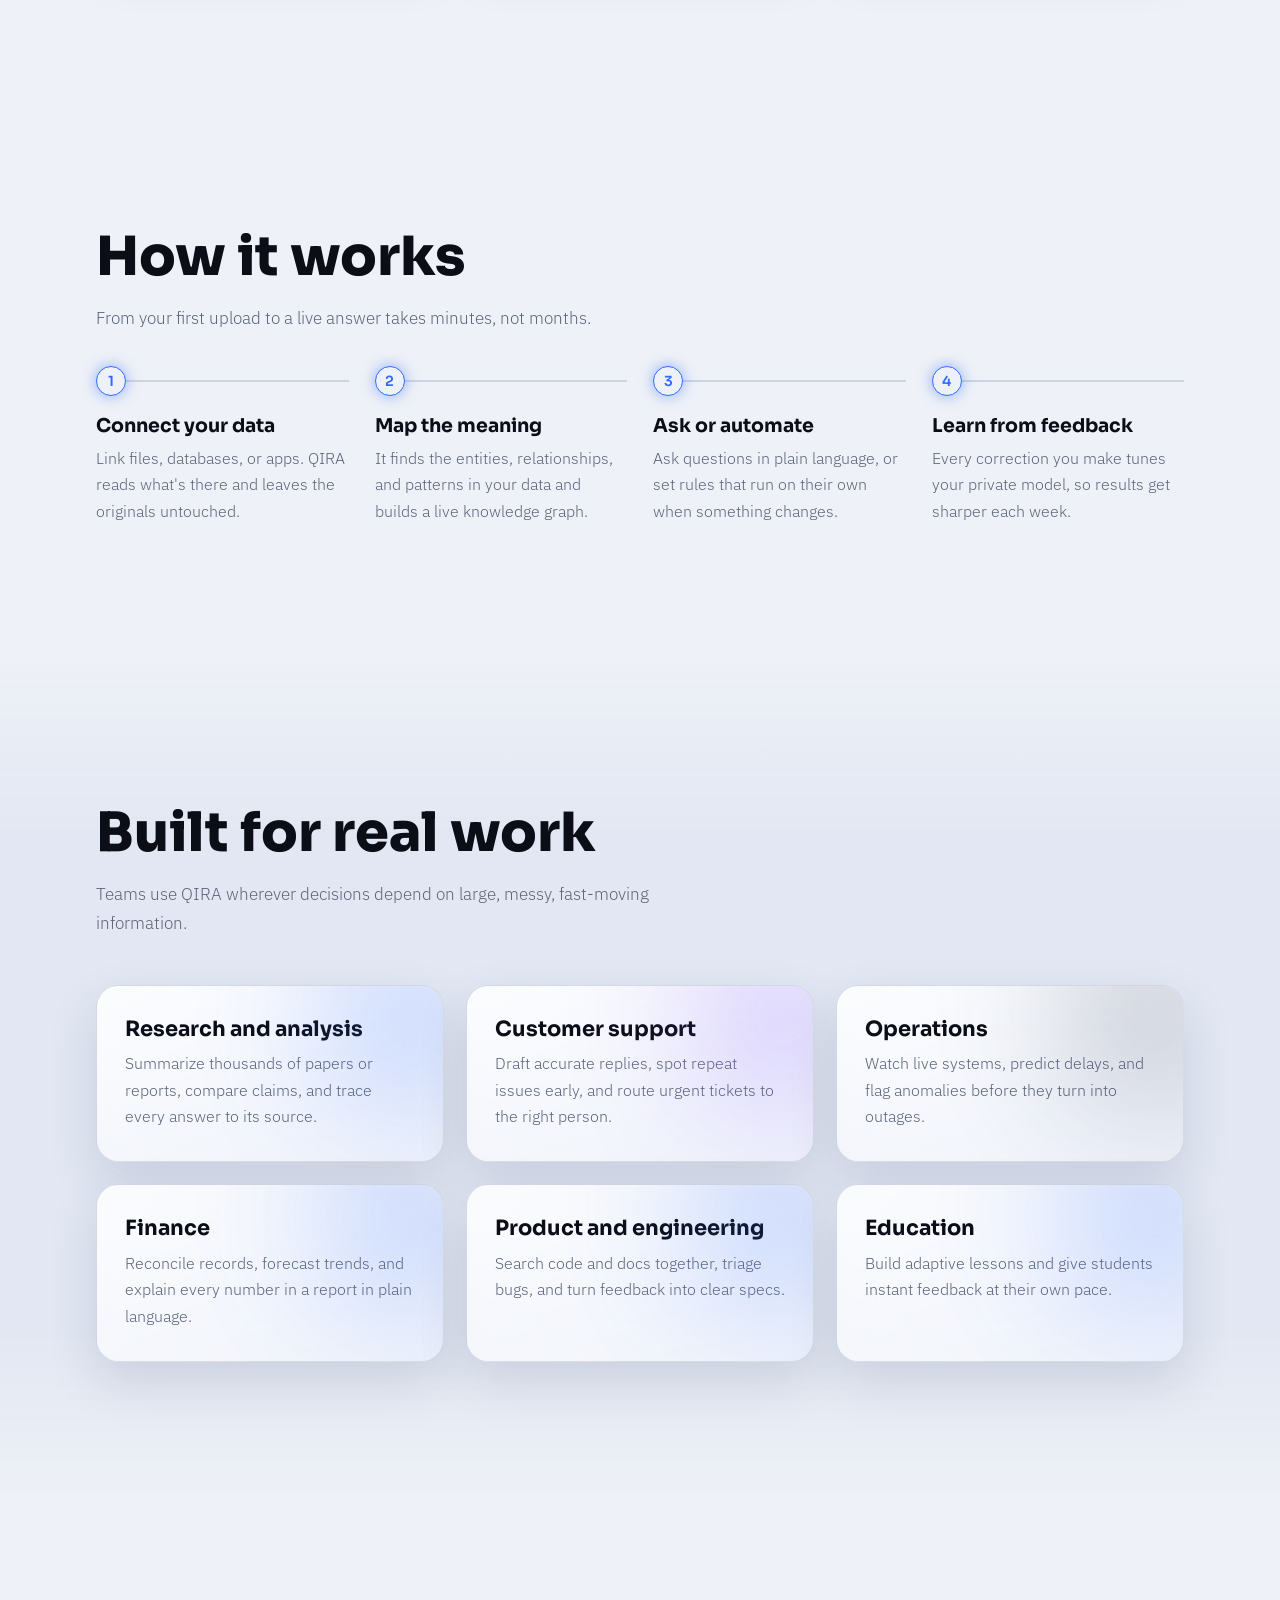
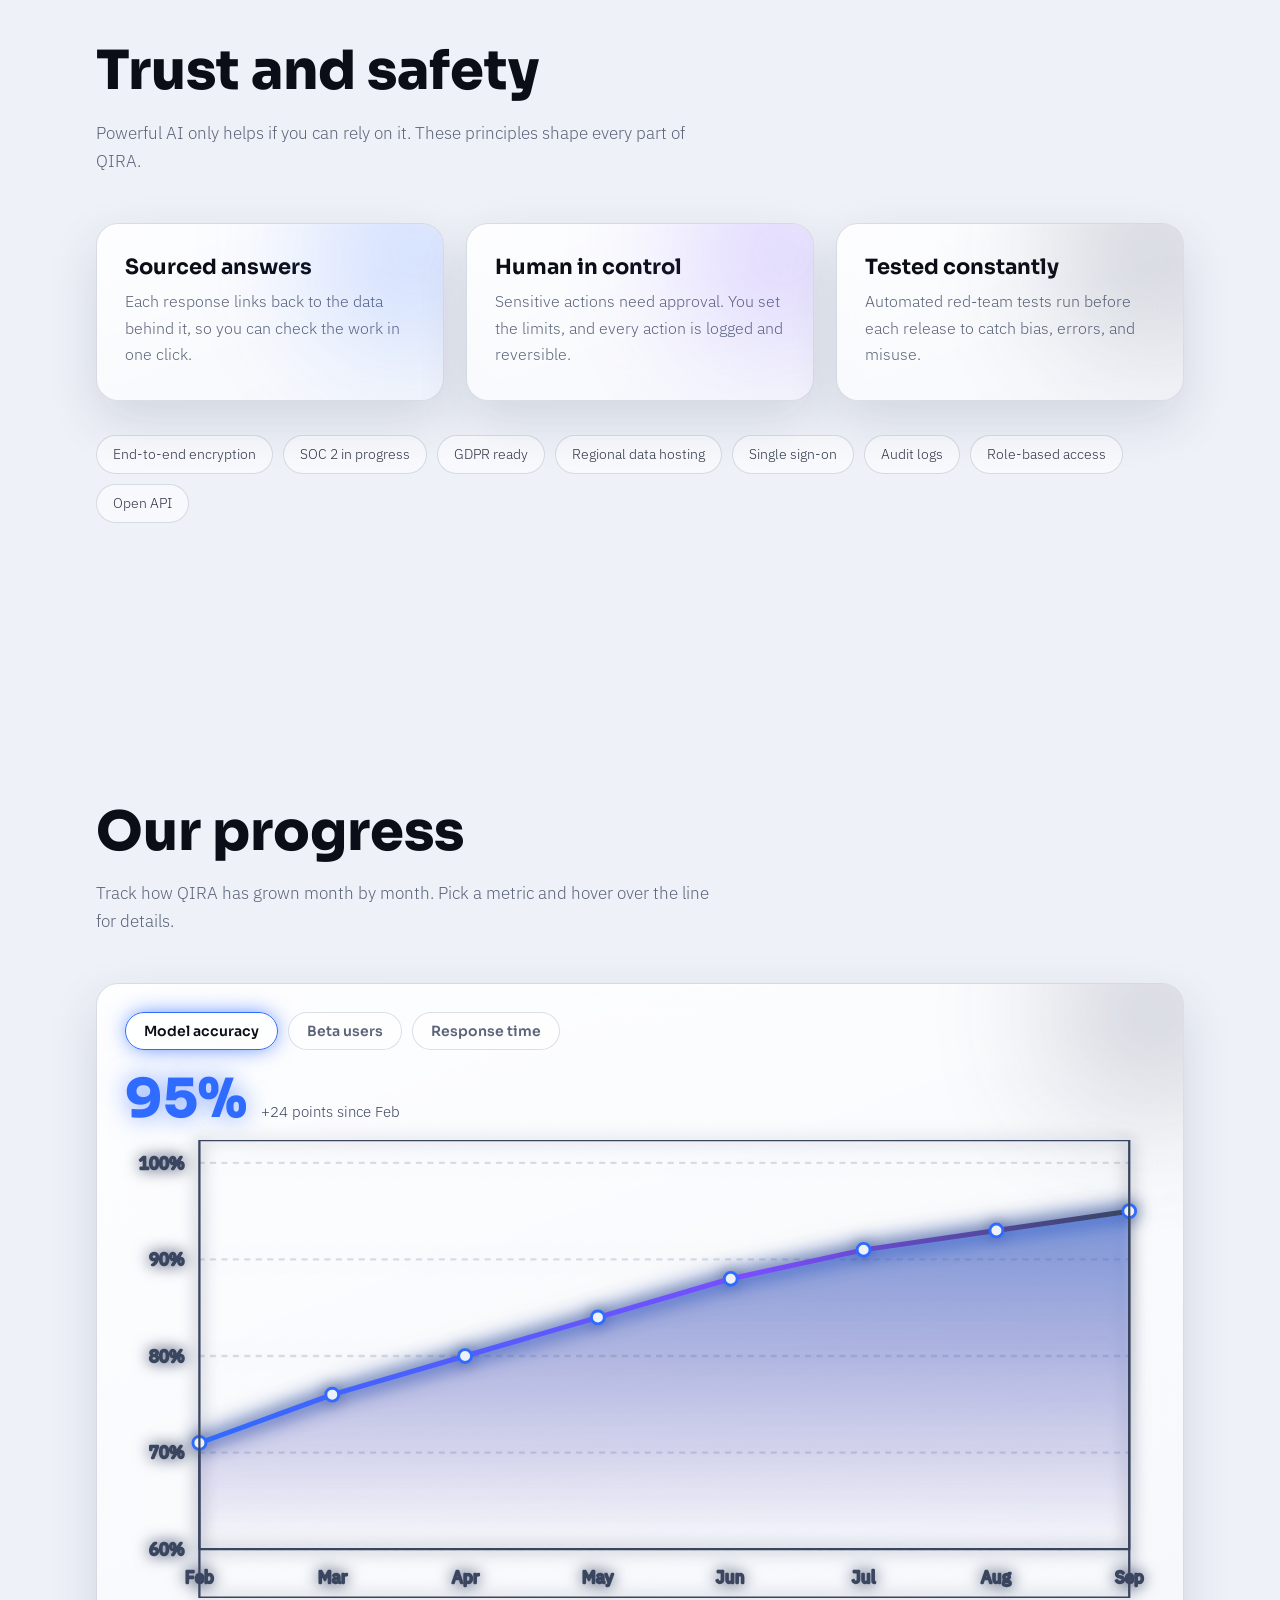
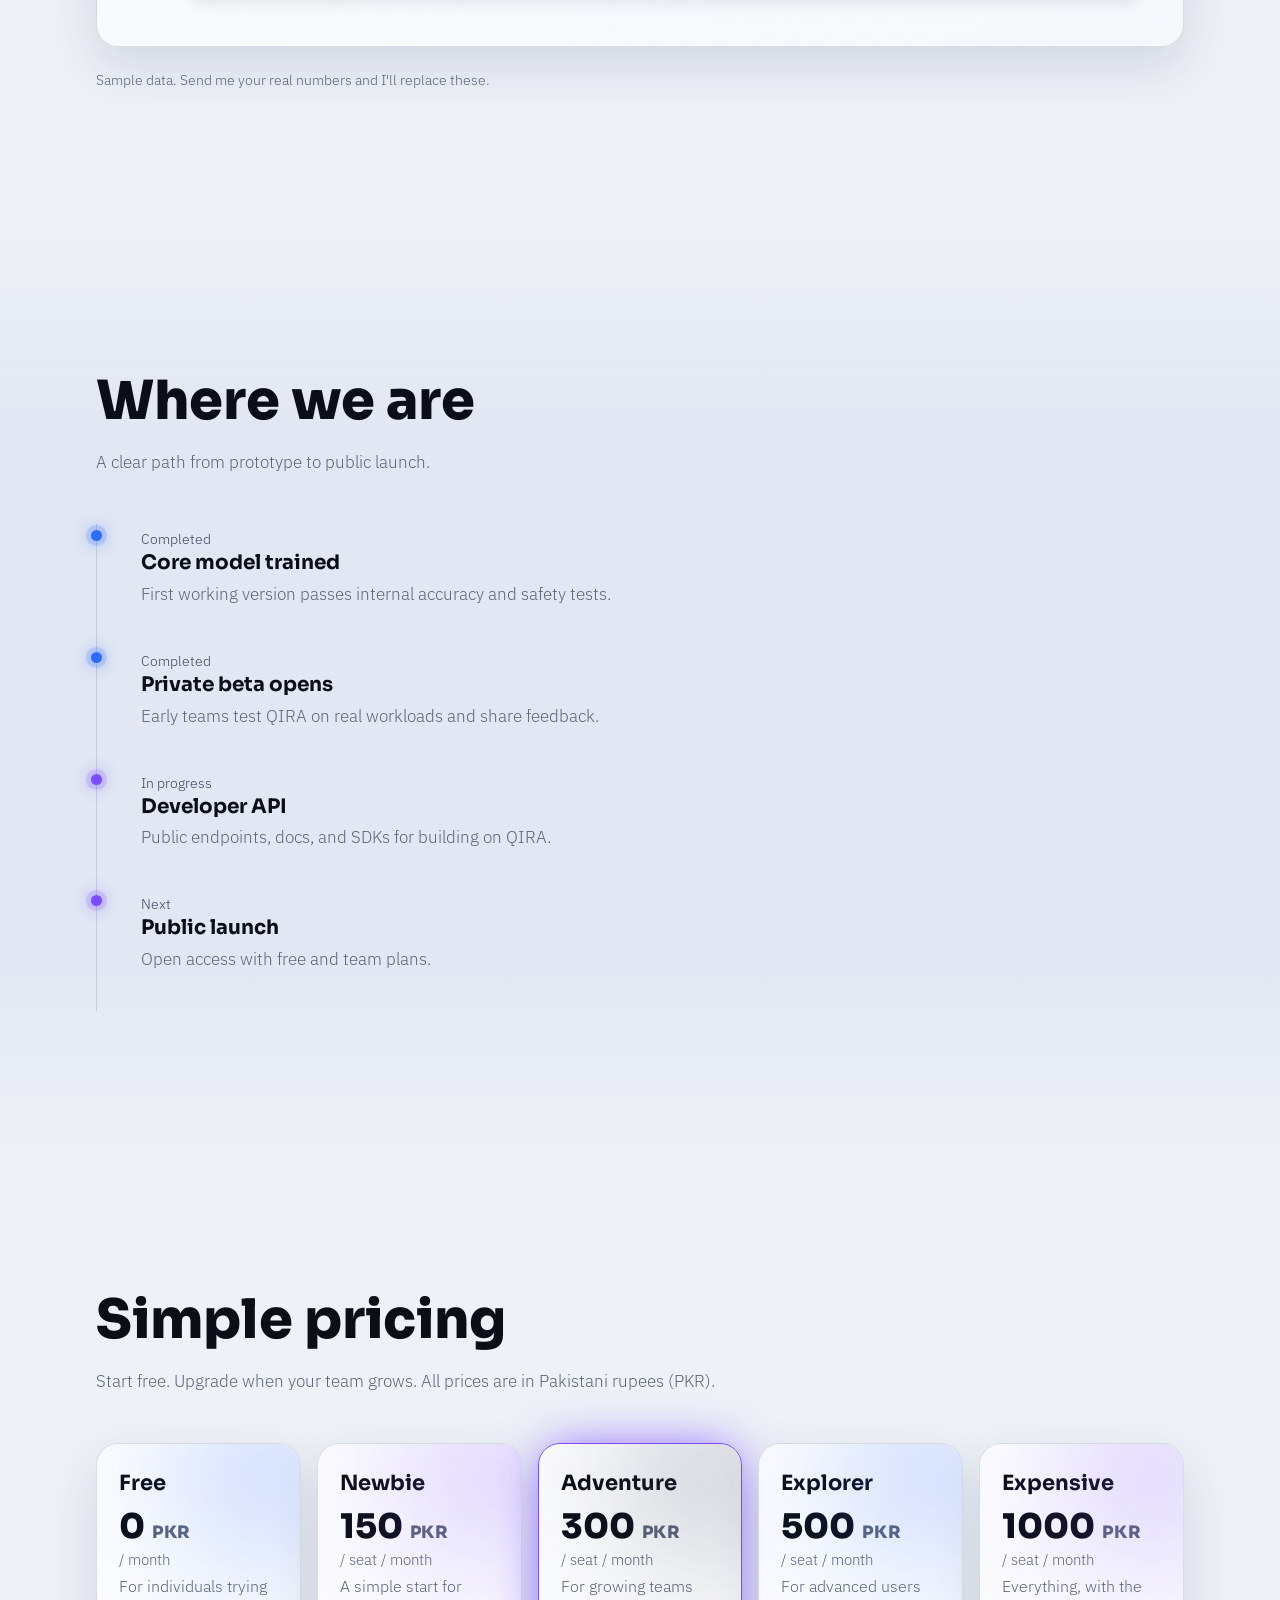
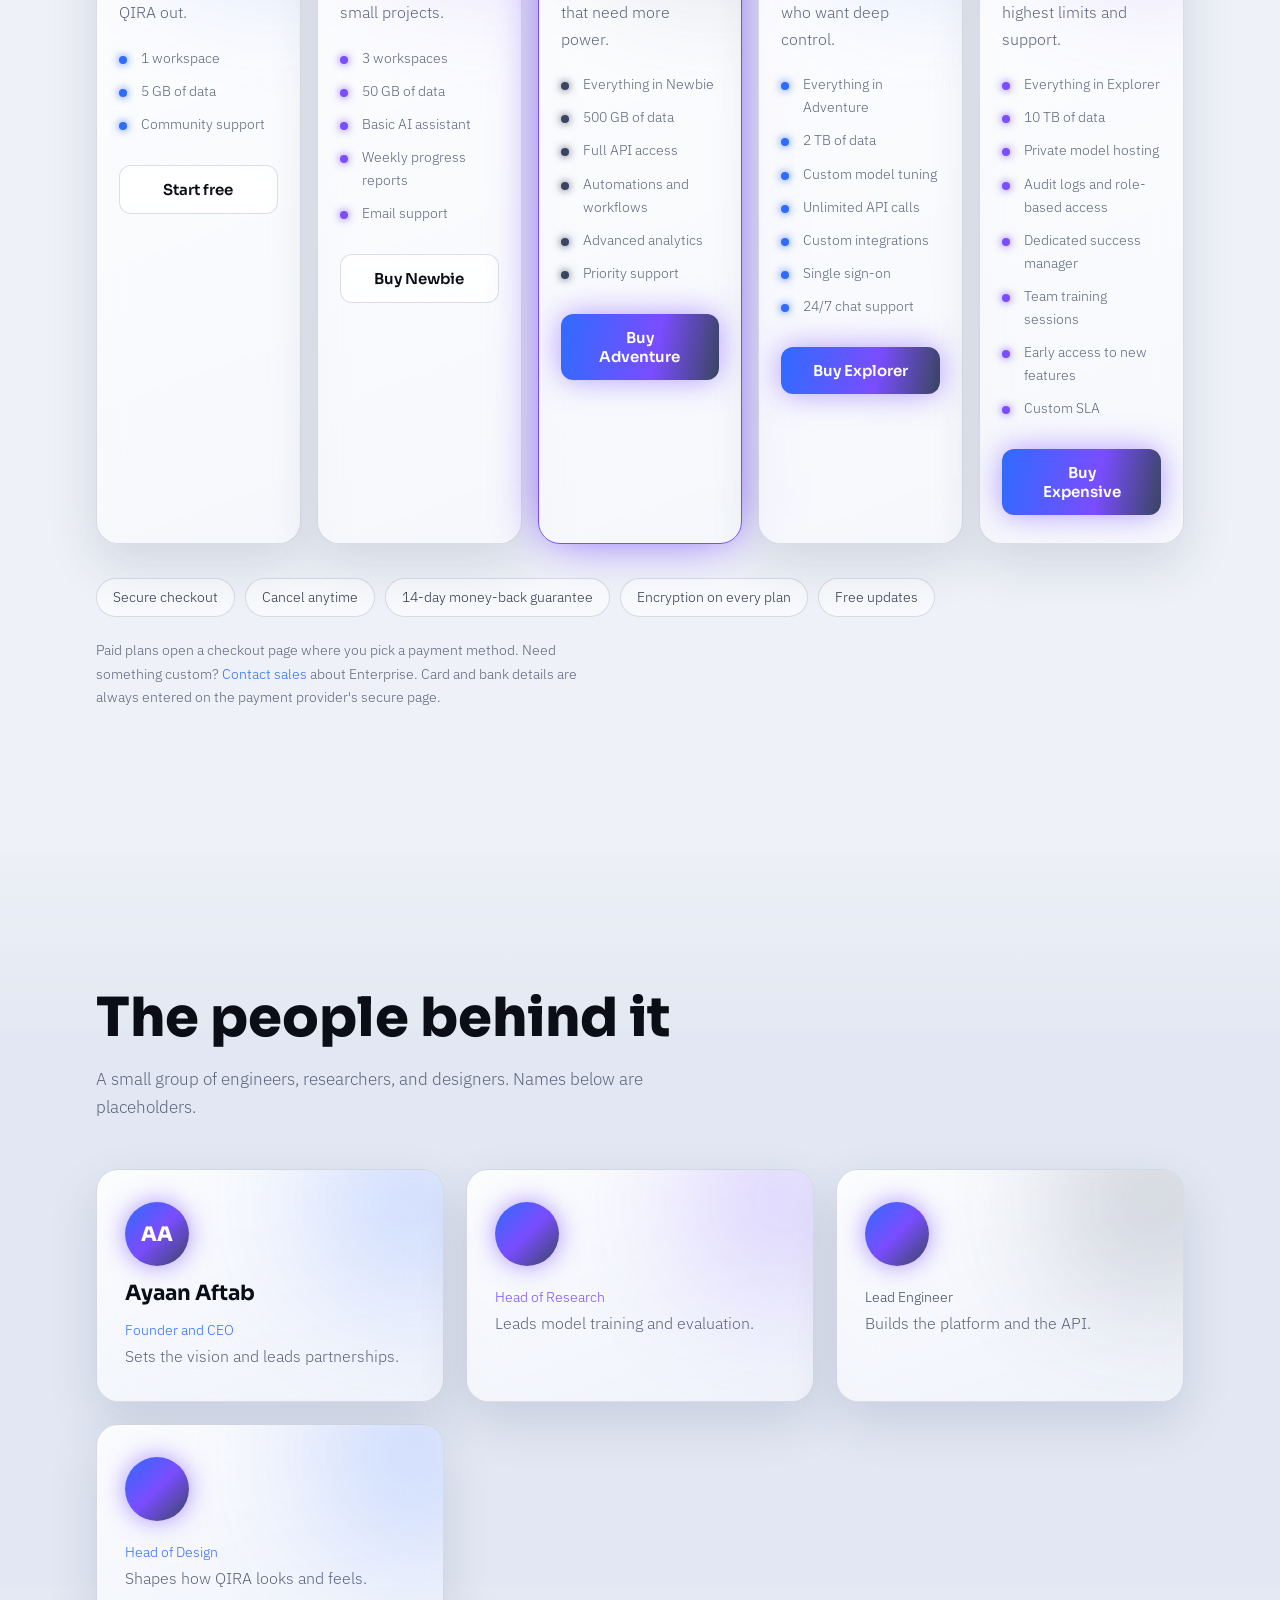
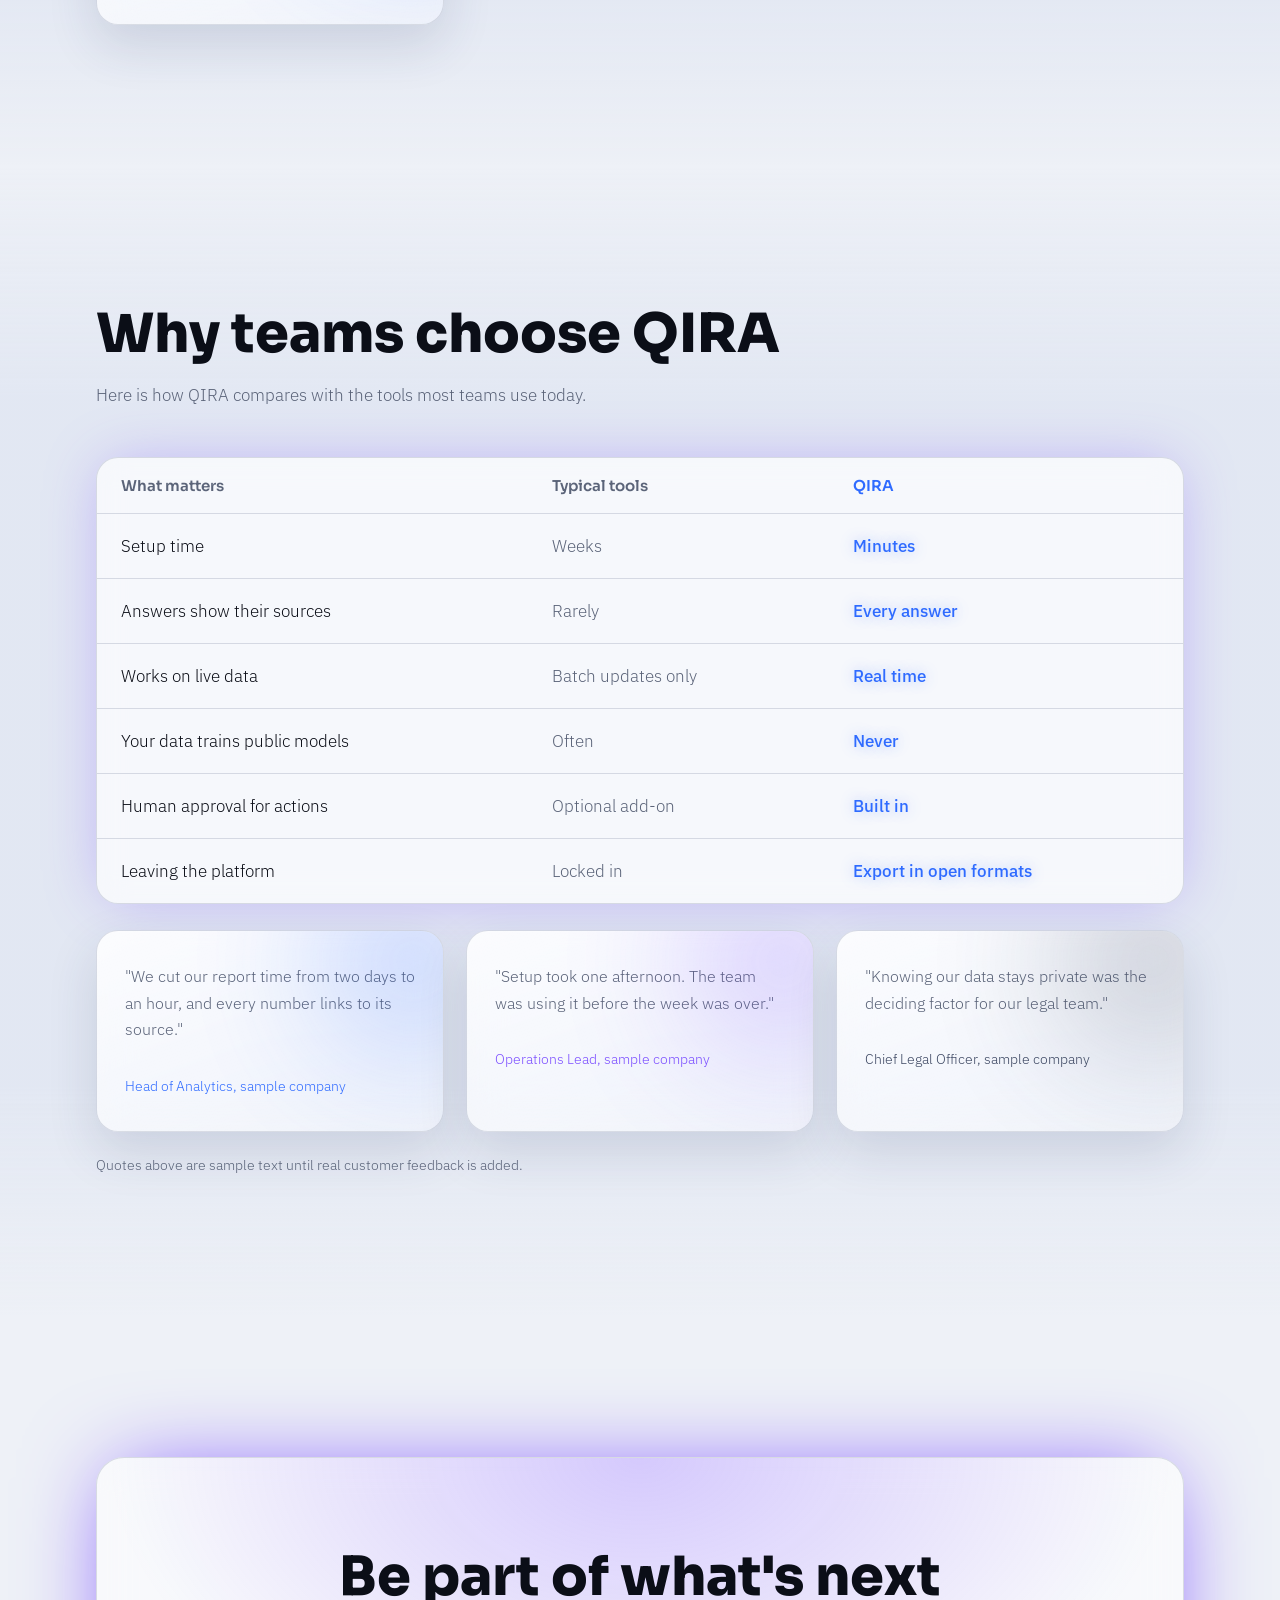
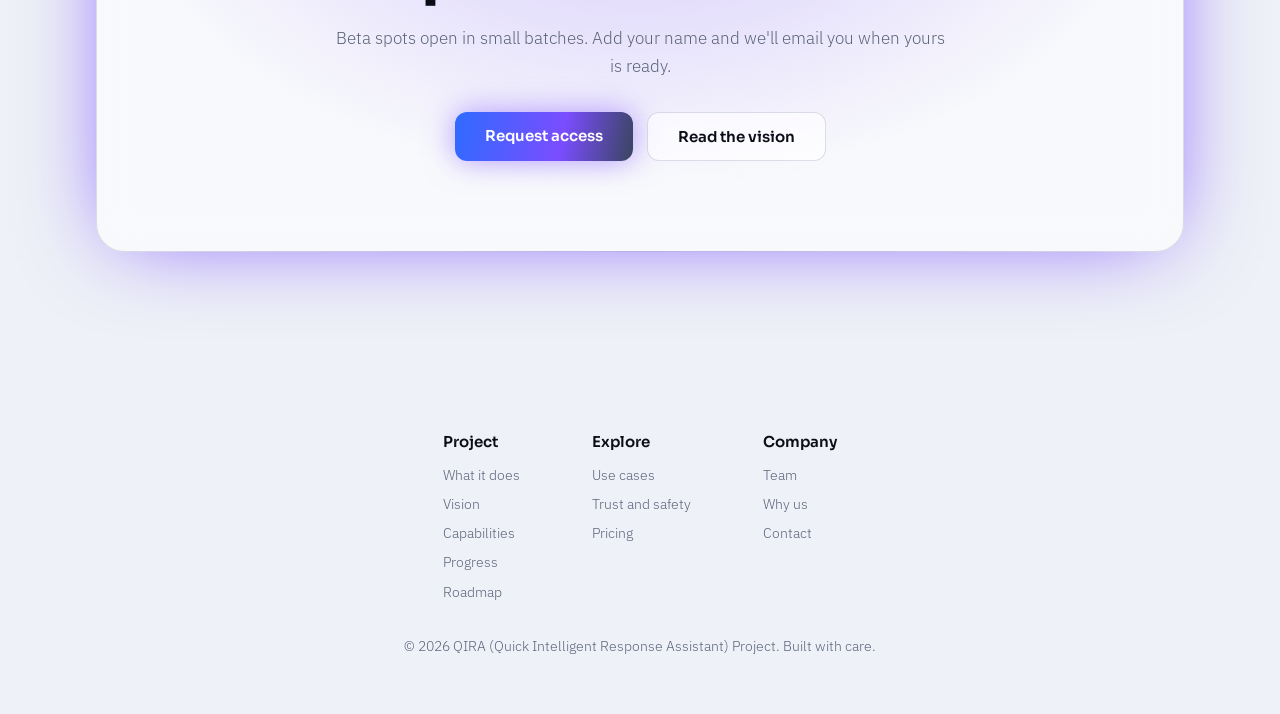
==== commit 2b9e2950: "Update index.html" ====
--- a/index.html
+++ b/index.html
@@ -347,14 +347,14 @@
   <h2><a href="#checkout">Simple pricing</a></h2>
   <p class="lead">Start free. Upgrade when your team grows. All prices are in Pakistani rupees (PKR).</p>
   <div class="cards">
-    <article class="card"><h3>Free</h3><div class="amt">0 <span class="cur">PKR</span> <small>/ month</small></div><p>For individuals trying QIRA out.</p><ul><li>1 workspace</li><li>5 GB of data</li><li>Community support</li></ul><a class="btn ghost" href="https://example.com/buy?plan=free" target="_blank" rel="noopener">Start free</a></article>
+    <article class="card"><h3>Free</h3><div class="amt">0 <span class="cur">PKR</span> <small>/ month</small></div><p>For individuals trying QIRA out.</p><ul><li>1 workspace</li><li>5 GB of data</li><li>Community support</li></ul><a class="btn ghost" href="https://qira-ai.pages.dev/buy?plan=free" target="_blank" rel="noopener">Start free</a></article>
     <article class="card"><h3>Newbie</h3><div class="amt">150 <span class="cur">PKR</span> <small>/ seat / month</small></div><p>A simple start for small projects.</p><ul><li>3 workspaces</li><li>50 GB of data</li><li>Basic AI assistant</li><li>Weekly progress reports</li><li>Email support</li></ul><a class="btn ghost" href="#checkout/newbie">Buy Newbie</a></article>
     <article class="card hot"><h3>Adventure</h3><div class="amt">300 <span class="cur">PKR</span> <small>/ seat / month</small></div><p>For growing teams that need more power.</p><ul><li>Everything in Newbie</li><li>500 GB of data</li><li>Full API access</li><li>Automations and workflows</li><li>Advanced analytics</li><li>Priority support</li></ul><a class="btn main" href="#checkout/adventure">Buy Adventure</a></article>
     <article class="card"><h3>Explorer</h3><div class="amt">500 <span class="cur">PKR</span> <small>/ seat / month</small></div><p>For advanced users who want deep control.</p><ul><li>Everything in Adventure</li><li>2 TB of data</li><li>Custom model tuning</li><li>Unlimited API calls</li><li>Custom integrations</li><li>Single sign-on</li><li>24/7 chat support</li></ul><a class="btn main" href="#checkout/explorer">Buy Explorer</a></article>
     <article class="card"><h3>Expensive</h3><div class="amt">1000 <span class="cur">PKR</span> <small>/ seat / month</small></div><p>Everything, with the highest limits and support.</p><ul><li>Everything in Explorer</li><li>10 TB of data</li><li>Private model hosting</li><li>Audit logs and role-based access</li><li>Dedicated success manager</li><li>Team training sessions</li><li>Early access to new features</li><li>Custom SLA</li></ul><a class="btn main" href="#checkout/expensive">Buy Expensive</a></article>
   </div>
   <div class="tags"><span>Secure checkout</span><span>Cancel anytime</span><span>14-day money-back guarantee</span><span>Encryption on every plan</span><span>Free updates</span></div>
-  <p class="note">Paid plans open a checkout page where you pick a payment method. Need something custom? <a href="https://example.com/buy?plan=enterprise" target="_blank" rel="noopener" style="color:var(--cy)">Contact sales</a> about Enterprise. Card and bank details are always entered on the payment provider's secure page.</p>
+  <p class="note">Paid plans open a checkout page where you pick a payment method. Need something custom? <a href="https://qira-ai.pages.dev/buy?plan=enterprise" target="_blank" rel="noopener" style="color:var(--cy)">Contact sales</a> about Enterprise. Card and bank details are always entered on the payment provider's secure page.</p>
 </section>
 
 <section id="team" class="dark">
@@ -440,8 +440,8 @@
 
 <footer><div class="cols"><div><h4>Project</h4><a href="#abilities">What it does</a><a href="#about">Vision</a><a href="#features">Capabilities</a><a href="#progress">Progress</a><a href="#roadmap">Roadmap</a></div><div><h4>Explore</h4><a href="#usecases">Use cases</a><a href="#trust">Trust and safety</a><a href="#pricing">Pricing</a></div><div><h4>Company</h4><a href="#team">Team</a><a href="#why">Why us</a><a href="#join">Contact</a></div></div>© 2026 QIRA (Quick Intelligent Response Assistant) Project. Built with care.</footer>
 
-<!-- Talk To Qira floating button (change href to your real chat link) -->
-<a class="talk" id="talk-qira" href="https://example.com/qira-chat" target="_blank" rel="noopener" aria-label="Talk To Qira">
+<!-- Talk To Qira floating button -->
+<a class="talk" id="talk-qira" href="https://qira-ai.pages.dev/chat/" aria-label="Talk To Qira">
   <svg viewBox="0 0 24 24" aria-hidden="true"><path d="M21 12a8 8 0 0 1-11.6 7.1L4 20l1-4.6A8 8 0 1 1 21 12z"/></svg>
   <span>Talk To Qira</span><i aria-hidden="true"></i>
 </a>
@@ -474,7 +474,7 @@
 <script>
 (function(){
   var main=document.getElementById('top'),ck=document.getElementById('checkout'),n=1;
-  var PAY='https://example.com/pay'; /* replace with your payment provider link */
+  var PAY='https://qira-ai.pages.dev/pay'; /* replace with your payment provider link */
   var PLANS={newbie:{n:'Newbie',p:150},adventure:{n:'Adventure',p:300},explorer:{n:'Explorer',p:500},expensive:{n:'Expensive',p:1000}};
   var names={visa:'Visa',mastercard:'Mastercard',amex:'American Express',paypal:'PayPal',applepay:'Apple Pay',googlepay:'Google Pay',jazzcash:'JazzCash',easypaisa:'Easypaisa',bank:'Bank transfer',sepa:'Direct debit'};
   function val(k){return document.querySelector('input[name='+k+']:checked').value}
